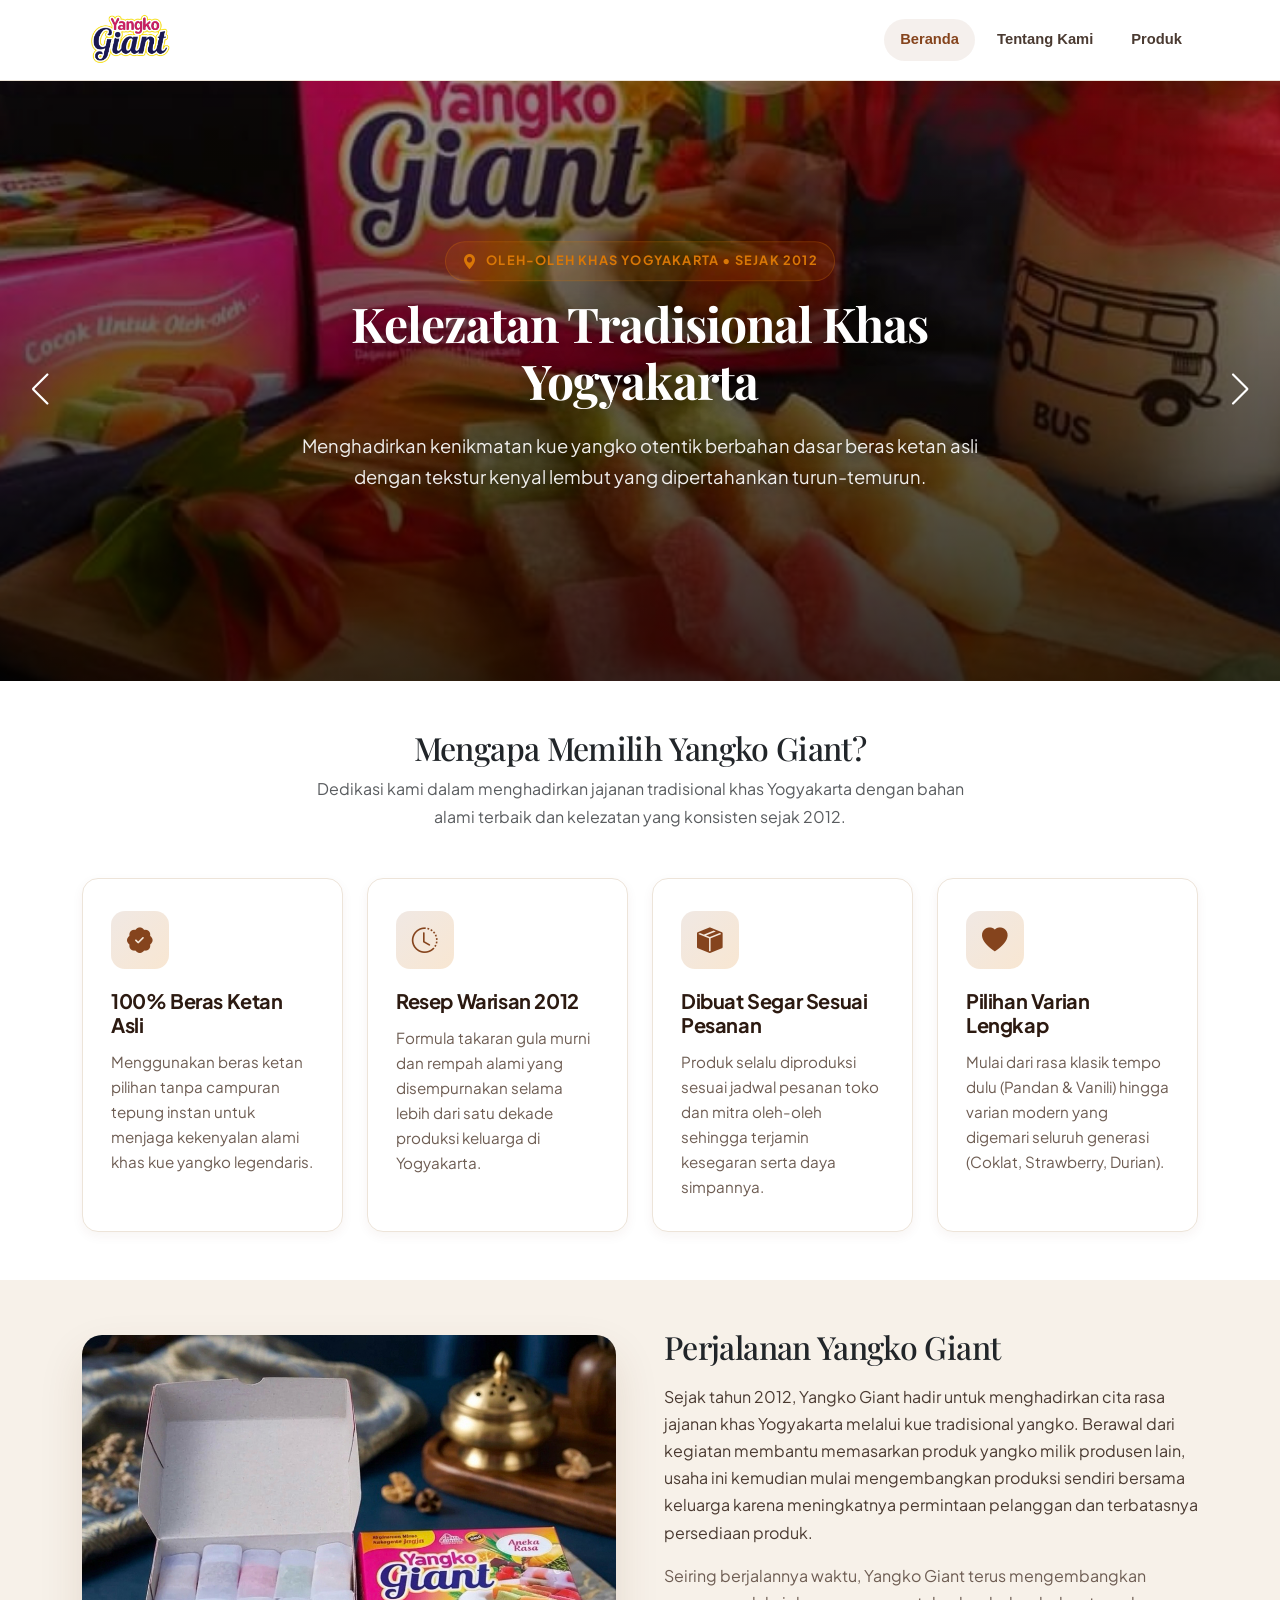
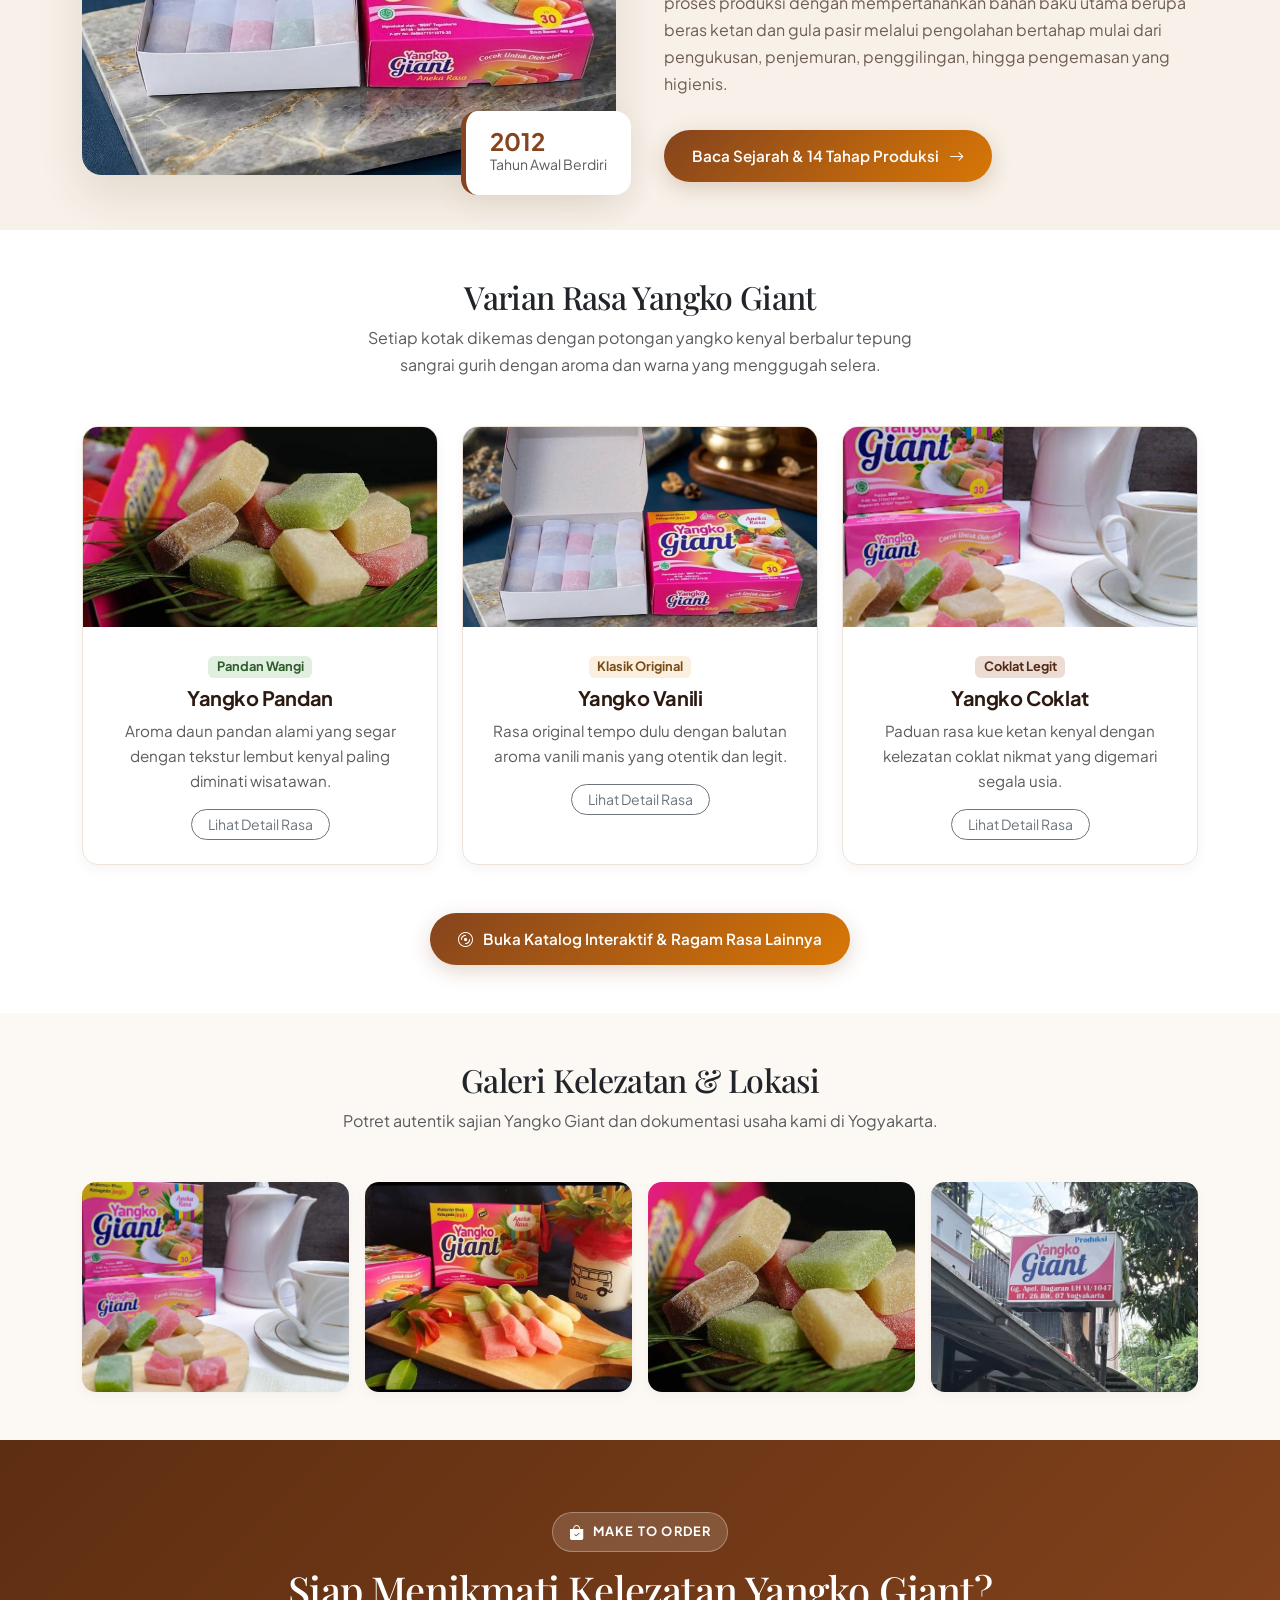
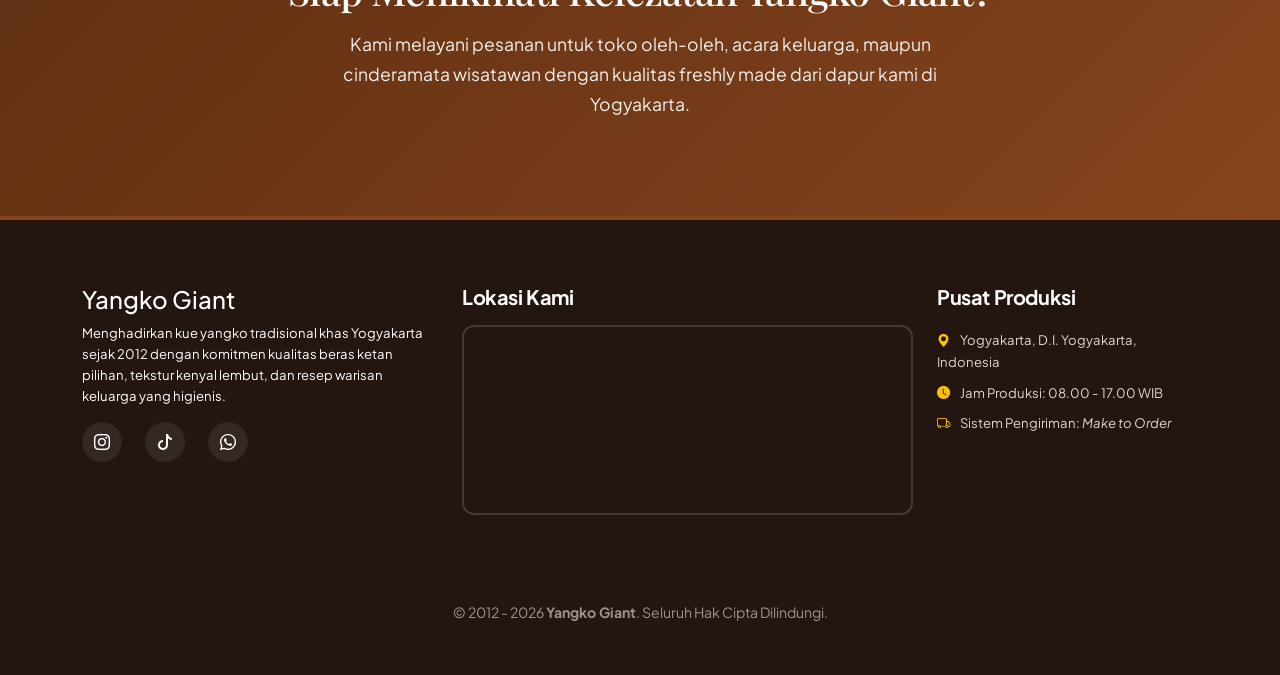
==== index.html @ 19da4061 "first commit" ====
<!DOCTYPE html>
<html lang="id">

<head>
  <meta charset="utf-8">
  <meta content="width=device-width, initial-scale=1.0" name="viewport">
  <title>Yangko Giant - Kelezatan Tradisional Khas Yogyakarta Sejak 2012</title>
  <meta name="description" content="Kue yangko tradisional khas Yogyakarta dari Yangko Giant. Dibuat dengan beras ketan pilihan, tekstur kenyal lembut, dan beragam pilihan rasa sejak 2012.">
  <meta name="keywords" content="Yangko Giant, Oleh-oleh Jogja, Yangko Tradisional, Yangko Yogyakarta, Kue Beras Ketan">

  <!-- Favicons -->
  <link href="assets/img/logo.png" rel="icon">
  <link href="assets/img/logo.png" rel="apple-touch-icon">

  <!-- Fonts -->
  <link href="https://fonts.googleapis.com" rel="preconnect">
  <link href="https://fonts.gstatic.com" rel="preconnect" crossorigin>
  <link href="https://fonts.googleapis.com/css2?family=Plus+Jakarta+Sans:ital,wght@0,300;0,400;0,500;0,600;0,700;0,800;1,400&family=Playfair+Display:ital,wght@0,600;0,700;0,800;1,600&display=swap" rel="stylesheet">

  <!-- Vendor CSS Files -->
  <link href="assets/vendor/bootstrap/css/bootstrap.min.css" rel="stylesheet">
  <link href="assets/vendor/bootstrap-icons/bootstrap-icons.css" rel="stylesheet">
  <link href="assets/vendor/aos/aos.css" rel="stylesheet">
  <link href="assets/vendor/swiper/swiper-bundle.min.css" rel="stylesheet">

  <!-- Main CSS File -->
  <link href="assets/css/main.css" rel="stylesheet">
  <!-- Yangko Giant Modern System CSS -->
  <link href="assets/css/yangko-modern.css" rel="stylesheet">
</head>

<body class="index-page">

  <!-- HEADER -->
  <header id="header" class="header d-flex align-items-center sticky-top">
    <div class="container position-relative d-flex align-items-center justify-content-between">

      <div class="logo d-flex align-items-center">
  <img src="assets/img/logo.png" alt="Logo Yangko Giant">
</div>

      <nav id="navmenu" class="navmenu">
        <ul>
          <li><a href="index.html" class="active">Beranda</a></li>
          <li><a href="about.html">Tentang Kami</a></li>
          <li><a href="category.html">Produk</a></li>
         
          </li>
        </ul>
        <i class="mobile-nav-toggle d-xl-none bi bi-list"></i>
      </nav>

    </div>
  </header>

  <main class="main">

    <!-- HERO SLIDER SECTION -->
    <section id="blog-hero" class="blog-hero section p-0">
      <div class="container-fluid p-0" data-aos="fade">

        <div class="blog-hero-slider swiper init-swiper">
          <script type="application/json" class="swiper-config">
            {
              "loop": true,
              "speed": 1000,
              "effect": "fade",
              "autoplay": {
                "delay": 5000,
                "disableOnInteraction": false
              },
              "slidesPerView": 1,
              "navigation": {
                "nextEl": ".swiper-button-next",
                "prevEl": ".swiper-button-prev"
              }
            }
          </script>

          <div class="swiper-wrapper">

            <!-- Slide 1 -->
            <div class="swiper-slide">
              <div class="blog-hero-item">
                <img src="assets/img/yangko bus.jpg" alt="Yangko Giant Yogyakarta" class="img-fluid">
                <div class="blog-hero-content">
                  <span class="yk-badge"><i class="bi bi-geo-alt-fill"></i> Oleh-Oleh Khas Yogyakarta • Sejak 2012</span>
                  <h1>Kelezatan Tradisional Khas Yogyakarta</h1>
                  <p>Menghadirkan kenikmatan kue yangko otentik berbahan dasar beras ketan asli dengan tekstur kenyal lembut yang dipertahankan turun-temurun.</p>
                  <div class="hero-actions">
                   
                    
                  </div>
                </div>
              </div>
            </div>

            <!-- Slide 2 -->
            <div class="swiper-slide">
              <div class="blog-hero-item">
                <img src="assets/img/yangko teh.jpg" alt="Yangko Aneka Rasa" class="img-fluid">
                <div class="blog-hero-content">
                  <span class="yk-badge"><i class="bi bi-palette-fill"></i> Ragam Pilihan Rasa Alami</span>
                  <h1>Beragam Rasa, Satu Kelezatan</h1>
                  <p>Dari aroma harum pandan, kelembutan vanili klasik, kelezatan coklat legit, hingga kesegaran strawberry dan durian istimewa.</p>
                  <div class="hero-actions">
                    <a href="category.html" class="btn-yk-primary"><i class="bi bi-cup-hot-fill"></i> Coba Varian Favorit</a>
                    <a href="contact.html" class="btn-yk-outline" style="border-color: #ffffff; color: #ffffff;"><i class="bi bi-whatsapp"></i> Pesan Sekarang</a>
                  </div>
                </div>
              </div>
            </div>

            <!-- Slide 3 -->
            <div class="swiper-slide">
              <div class="blog-hero-item">
                <img src="assets/img/yangko daun.jpg" alt="Proses Pembuatan Yangko" class="img-fluid">
                <div class="blog-hero-content">
                  <span class="yk-badge"><i class="bi bi-stars"></i> Kualitas & Kebersihan Terjamin</span>
                  <h1>Dibuat dengan Proses dan Cita Rasa Terjaga</h1>
                  <p>Melalui proses pengukusan, penjemuran matang 3 hari, penggilingan higienis, dan sistem <em>make-to-order</em> agar senantiasa sedap saat dinikmati.</p>
                  <div class="hero-actions">
                    <a href="about.html" class="btn-yk-primary"><i class="bi bi-journal-text"></i> Lihat Proses 14 Tahap</a>
                    <a href="category.html" class="btn-yk-outline" style="border-color: #ffffff; color: #ffffff;"><i class="bi bi-arrow-right"></i> Katalog Rasa</a>
                  </div>
                </div>
              </div>
            </div>

          </div>

          <div class="swiper-button-prev"></div>
          <div class="swiper-button-next"></div>
        </div>

      </div>
    </section>

    <!-- SECTION: 4 KEUNGGULAN UTAMA -->
    <section class="section py-5">
      <div class="container">
        <div class="text-center mb-5" data-aos="fade-up">
         
          <h2 class="yk-serif h2">Mengapa Memilih Yangko Giant?</h2>
          <p class="text-muted mx-auto" style="max-width: 650px;">
            Dedikasi kami dalam menghadirkan jajanan tradisional khas Yogyakarta dengan bahan alami terbaik dan kelezatan yang konsisten sejak 2012.
          </p>
        </div>

        <div class="row g-4">
          <div class="col-md-6 col-lg-3" data-aos="fade-up" data-aos-delay="100">
            <div class="yk-card">
              <div class="yk-card-icon">
                <i class="bi bi-patch-check-fill"></i>
              </div>
              <h4>100% Beras Ketan Asli</h4>
              <p>Menggunakan beras ketan pilihan tanpa campuran tepung instan untuk menjaga kekenyalan alami khas kue yangko legendaris.</p>
            </div>
          </div>

          <div class="col-md-6 col-lg-3" data-aos="fade-up" data-aos-delay="200">
            <div class="yk-card">
              <div class="yk-card-icon">
                <i class="bi bi-clock-history"></i>
              </div>
              <h4>Resep Warisan 2012</h4>
              <p>Formula takaran gula murni dan rempah alami yang disempurnakan selama lebih dari satu dekade produksi keluarga di Yogyakarta.</p>
            </div>
          </div>

          <div class="col-md-6 col-lg-3" data-aos="fade-up" data-aos-delay="300">
            <div class="yk-card">
              <div class="yk-card-icon">
                <i class="bi bi-box-seam-fill"></i>
              </div>
              <h4>Dibuat Segar Sesuai Pesanan</h4>
              <p>Produk selalu diproduksi sesuai jadwal pesanan toko dan mitra oleh-oleh sehingga terjamin kesegaran serta daya simpannya.</p>
            </div>
          </div>

          <div class="col-md-6 col-lg-3" data-aos="fade-up" data-aos-delay="400">
            <div class="yk-card">
              <div class="yk-card-icon">
                <i class="bi bi-heart-fill"></i>
              </div>
              <h4>Pilihan Varian Lengkap</h4>
              <p>Mulai dari rasa klasik tempo dulu (Pandan & Vanili) hingga varian modern yang digemari seluruh generasi (Coklat, Strawberry, Durian).</p>
            </div>
          </div>
        </div>
      </div>
    </section>

    <!-- SECTION: SEKILAS PERJALANAN (SEJARAH) -->
    <section class="section py-5" style="background: #f7f1e9;">
      <div class="container">
        <div class="row align-items-center g-5">
          <div class="col-lg-6" data-aos="fade-right">
            <div class="position-relative">
              <div style="border-radius: 20px; overflow: hidden; box-shadow: var(--yk-shadow-lg);">
                <img src="assets/img/yangko.jpg" alt="Yangko Giant Asli Jogja" class="img-fluid w-100" style="object-fit: cover; max-height: 440px;">
              </div>
              <div style="position: absolute; bottom: -20px; right: -15px; background: #ffffff; padding: 18px 24px; border-radius: 16px; box-shadow: var(--yk-shadow-md); border-left: 5px solid var(--yk-primary);" class="d-none d-sm-block">
                <div class="fw-bold" style="font-size: 1.5rem; color: var(--yk-primary); line-height: 1;">2012</div>
                <div class="small text-muted font-weight-bold">Tahun Awal Berdiri</div>
              </div>
            </div>
          </div>

          <div class="col-lg-6" data-aos="fade-left">
            
            <h2 class="yk-serif h2 mb-3">Perjalanan Yangko Giant</h2>
            <p style="color: #4a3a31;">
              Sejak tahun 2012, Yangko Giant hadir untuk menghadirkan cita rasa jajanan khas Yogyakarta melalui kue tradisional yangko. Berawal dari kegiatan membantu memasarkan produk yangko milik produsen lain, usaha ini kemudian mulai mengembangkan produksi sendiri bersama keluarga karena meningkatnya permintaan pelanggan dan terbatasnya persediaan produk.
            </p>
            <p style="color: #6e5d53;">
              Seiring berjalannya waktu, Yangko Giant terus mengembangkan proses produksi dengan mempertahankan bahan baku utama berupa beras ketan dan gula pasir melalui pengolahan bertahap mulai dari pengukusan, penjemuran, penggilingan, hingga pengemasan yang higienis.
            </p>
            <div class="mt-4 pt-2">
              <a href="about.html" class="btn-yk-primary">
                <span>Baca Sejarah & 14 Tahap Produksi</span>
                <i class="bi bi-arrow-right"></i>
              </a>
            </div>
          </div>
        </div>
      </div>
    </section>

    <!-- SECTION: VARIAN PRODUK SHOWCASE -->
    <section class="section py-5">
      <div class="container">
        <div class="text-center mb-5" data-aos="fade-up">
                   <h2 class="yk-serif h2">Varian Rasa Yangko Giant</h2>
          <p class="text-muted mx-auto" style="max-width: 600px;">
            Setiap kotak dikemas dengan potongan yangko kenyal berbalur tepung sangrai gurih dengan aroma dan warna yang menggugah selera.
          </p>
        </div>

        <div class="row g-4">
          <!-- Varian 1 -->
          <div class="col-md-6 col-lg-4" data-aos="fade-up" data-aos-delay="100">
            <div class="yk-card p-0 overflow-hidden text-center">
              <div style="height: 200px; overflow: hidden; background: #e9f0e8;">
                <img src="assets/img/yangko daun.jpg" alt="Yangko Pandan" class="w-100 h-100" style="object-fit: cover; transition: transform 0.4s ease;">
              </div>
              <div class="p-4">
                <span class="badge mb-2" style="background: #e1efe0; color: #2e5c2b; font-size: 0.8rem;">Pandan Wangi</span>
                <h4 class="mb-2">Yangko Pandan</h4>
                <p class="small text-muted mb-3">Aroma daun pandan alami yang segar dengan tekstur lembut kenyal paling diminati wisatawan.</p>
                <a href="category.html" class="btn btn-sm btn-outline-secondary rounded-pill px-3">Lihat Detail Rasa</a>
              </div>
            </div>
          </div>

          <!-- Varian 2 -->
          <div class="col-md-6 col-lg-4" data-aos="fade-up" data-aos-delay="200">
            <div class="yk-card p-0 overflow-hidden text-center">
              <div style="height: 200px; overflow: hidden; background: #fdf6ec;">
                <img src="assets/img/yangko.jpg" alt="Yangko Vanili" class="w-100 h-100" style="object-fit: cover; transition: transform 0.4s ease;">
              </div>
              <div class="p-4">
                <span class="badge mb-2" style="background: #fbf0df; color: #784c17; font-size: 0.8rem;">Klasik Original</span>
                <h4 class="mb-2">Yangko Vanili</h4>
                <p class="small text-muted mb-3">Rasa original tempo dulu dengan balutan aroma vanili manis yang otentik dan legit.</p>
                <a href="category.html" class="btn btn-sm btn-outline-secondary rounded-pill px-3">Lihat Detail Rasa</a>
              </div>
            </div>
          </div>

          <!-- Varian 3 -->
          <div class="col-md-6 col-lg-4" data-aos="fade-up" data-aos-delay="300">
            <div class="yk-card p-0 overflow-hidden text-center">
              <div style="height: 200px; overflow: hidden; background: #f4eae4;">
                <img src="assets/img/yangko teh.jpg" alt="Yangko Coklat" class="w-100 h-100" style="object-fit: cover; transition: transform 0.4s ease;">
              </div>
              <div class="p-4">
                <span class="badge mb-2" style="background: #eddcd3; color: #532918; font-size: 0.8rem;">Coklat Legit</span>
                <h4 class="mb-2">Yangko Coklat</h4>
                <p class="small text-muted mb-3">Paduan rasa kue ketan kenyal dengan kelezatan coklat nikmat yang digemari segala usia.</p>
                <a href="category.html" class="btn btn-sm btn-outline-secondary rounded-pill px-3">Lihat Detail Rasa</a>
              </div>
            </div>
          </div>
        </div>

        <div class="text-center mt-5" data-aos="fade-up">
          <a href="category.html" class="btn-yk-primary">
            <i class="bi bi-disc"></i> Buka Katalog Interaktif & Ragam Rasa Lainnya
          </a>
        </div>
      </div>
    </section>

    <!-- SECTION: GALERI DOKUMENTASI & FOTO LOKASI -->
    <section class="section py-5" style="background: #fcf9f5;">
      <div class="container">
        <div class="text-center mb-5" data-aos="fade-up">

          <h2 class="yk-serif h2">Galeri Kelezatan & Lokasi</h2>
          <p class="text-muted">Potret autentik sajian Yangko Giant dan dokumentasi usaha kami di Yogyakarta.</p>
        </div>

        <div class="row g-3">
          <div class="col-6 col-md-3" data-aos="zoom-in" data-aos-delay="100">
            <div style="border-radius: 14px; overflow: hidden; height: 210px; box-shadow: var(--yk-shadow-sm);">
              <img src="assets/img/yangko teh.jpg" alt="Yangko dan Teh" class="w-100 h-100" style="object-fit: cover;">
            </div>
          </div>
          <div class="col-6 col-md-3" data-aos="zoom-in" data-aos-delay="200">
            <div style="border-radius: 14px; overflow: hidden; height: 210px; box-shadow: var(--yk-shadow-sm);">
              <img src="assets/img/yangko bus.jpg" alt="Yangko Kemasan" class="w-100 h-100" style="object-fit: cover;">
            </div>
          </div>
          <div class="col-6 col-md-3" data-aos="zoom-in" data-aos-delay="300">
            <div style="border-radius: 14px; overflow: hidden; height: 210px; box-shadow: var(--yk-shadow-sm);">
              <img src="assets/img/yangko daun.jpg" alt="Yangko Tradisional" class="w-100 h-100" style="object-fit: cover;">
            </div>
          </div>
          <div class="col-6 col-md-3" data-aos="zoom-in" data-aos-delay="400">
            <div style="border-radius: 14px; overflow: hidden; height: 210px; box-shadow: var(--yk-shadow-sm);">
              <img src="assets/img/plakat lokasi.webp" alt="Lokasi UMKM" class="w-100 h-100" style="object-fit: cover;">
            </div>
          </div>
        </div>
      </div>
    </section>

    <!-- SECTION: CALL TO ACTION BANNER -->
    <section class="section py-5 text-white" style="background: linear-gradient(135deg, var(--yk-primary-dark), var(--yk-primary));">
      <div class="container text-center py-4" data-aos="fade-up">
        <span class="yk-badge" style="background: rgba(255,255,255,0.15); color: #ffffff; border-color: rgba(255,255,255,0.3);"><i class="bi bi-bag-check-fill"></i> Make to Order</span>
        <h2 class="yk-serif text-white h1 mb-3">Siap Menikmati Kelezatan Yangko Giant?</h2>
        <p class="mx-auto mb-4" style="max-width: 650px; opacity: 0.92; font-size: 1.1rem;">
          Kami melayani pesanan untuk toko oleh-oleh, acara keluarga, maupun cinderamata wisatawan dengan kualitas freshly made dari dapur kami di Yogyakarta.
        </p>
        
      </div>
    </section>

  </main>

 <!-- FOOTER -->
<footer id="footer" class="footer position-relative">
  <div class="container">
    <div class="row gy-5 justify-content-between align-items-start">
      
      <!-- KOLOM KIRI: Brand & Sosmed -->
      <div class="col-lg-4 col-md-6">
        <div class="footer-brand mb-3">
          <div class="d-flex align-items-center gap-2 mb-2">
            <span class="h4 text-white font-weight-bold mb-0">Yangko Giant</span>
          </div>
          <p class="small text-white" style="line-height: 1.6;">
            Menghadirkan kue yangko tradisional khas Yogyakarta sejak 2012 dengan komitmen kualitas beras ketan pilihan, tekstur kenyal lembut, dan resep warisan keluarga yang higienis.
          </p>
        </div>
        <div class="social-links mt-3">
          <a href="https://www.instagram.com/giantyangko" target="_blank" rel="noopener noreferrer" aria-label="Instagram">
            <i class="bi bi-instagram"></i>
          </a>
          <a href="https://www.tiktok.com/@yangko.giant" target="_blank" rel="noopener noreferrer" aria-label="TikTok">
            <i class="bi bi-tiktok"></i>
          </a>
          <a href="https://wa.me/6287739305772?text=Halo%20Yangko%20Giant,%20saya%20mau%20tanya%20atau%20pesan%20produknya." target="_blank" rel="noopener noreferrer" aria-label="WhatsApp">
            <i class="bi bi-whatsapp"></i>
          </a>
        </div>
      </div>

      <!-- KOLOM TENGAH: Google Maps -->
      <div class="col-lg-5 col-md-12">
        <h5 class="text-white mb-3">Lokasi Kami</h5>
        <div style="border-radius: 12px; overflow: hidden; border: 2px solid rgba(255,255,255,0.15); height: 190px;">
          <iframe 
            src="https://www.google.com/maps?q=Yangko+Giant+Yogyakarta&output=embed" 
            width="100%" 
            height="100%" 
            style="border:0;" 
            allowfullscreen="" 
            loading="lazy" 
            referrerpolicy="no-referrer-when-downgrade">
          </iframe>
        </div>
      </div>

      <!-- KOLOM KANAN: Pusat Produksi -->
      <div class="col-lg-3 col-md-6">
        <h5>Pusat Produksi</h5>
        <p class="small mb-2"><i class="bi bi-geo-alt-fill text-warning me-2"></i> Yogyakarta, D.I. Yogyakarta, Indonesia</p>
        <p class="small mb-2"><i class="bi bi-clock-fill text-warning me-2"></i> Jam Produksi: 08.00 - 17.00 WIB</p>
        <p class="small mb-3"><i class="bi bi-truck text-warning me-2"></i> Sistem Pengiriman: <em>Make to Order</em></p>
        
      </div>

    </div>
  </div>

  <div class="footer-bottom">
    <div class="container text-center">
      <p class="mb-0">© 2012 - 2026 <strong>Yangko Giant</strong>. Seluruh Hak Cipta Dilindungi.</p>
    </div>
  </div>
</footer>

  <!-- Scroll Top -->
  <a href="#" id="scroll-top" class="scroll-top d-flex align-items-center justify-content-center"><i class="bi bi-arrow-up-short"></i></a>

  <!-- Vendor JS Files -->
  <script src="assets/vendor/bootstrap/js/bootstrap.bundle.min.js"></script>
  <script src="assets/vendor/aos/aos.js"></script>
  <script src="assets/vendor/swiper/swiper-bundle.min.js"></script>

  <!-- Main JS File -->
  <script src="assets/js/main.js"></script>

</body>
</html>
---- assets/css/main.css ----
/**
* Template Name: Story
* Template URL: https://bootstrapmade.com/story-bootstrap-blog-template/
* Updated: Aug 11 2025 with Bootstrap v5.3.7
* Author: BootstrapMade.com
* License: https://bootstrapmade.com/license/
*/

@charset "UTF-8";

/*--------------------------------------------------------------
# Font & Color Variables
# Help: https://bootstrapmade.com/color-system/
--------------------------------------------------------------*/
/* Fonts */
:root {
  --default-font: "Roboto",  system-ui, -apple-system, "Segoe UI", Roboto, "Helvetica Neue", Arial, "Noto Sans", "Liberation Sans", sans-serif, "Apple Color Emoji", "Segoe UI Emoji", "Segoe UI Symbol", "Noto Color Emoji";
  --heading-font: "Montserrat",  sans-serif;
  --nav-font: "Raleway",  sans-serif;
}

/* Global Colors - The following color variables are used throughout the website. Updating them here will change the color scheme of the entire website */
:root { 
  --background-color: #ffffff; /* Background color for the entire website, including individual sections */
  --default-color: #212529; /* Default color used for the majority of the text content across the entire website */
  --heading-color: #2d465e; /* Color for headings, subheadings and title throughout the website */
  --accent-color: #2986cc; /* Accent color that represents your brand on the website. It's used for buttons, links, and other elements that need to stand out */
  --surface-color: #ffffff; /* The surface color is used as a background of boxed elements within sections, such as cards, icon boxes, or other elements that require a visual separation from the global background. */
  --contrast-color: #ffffff; /* Contrast color for text, ensuring readability against backgrounds of accent, heading, or default colors. */
}

/* Nav Menu Colors - The following color variables are used specifically for the navigation menu. They are separate from the global colors to allow for more customization options */
:root {
  --nav-color: #000000;  /* The default color of the main navmenu links */
  --nav-hover-color: #2986cc; /* Applied to main navmenu links when they are hovered over or active */
  --nav-mobile-background-color: #ffffff; /* Used as the background color for mobile navigation menu */
  --nav-dropdown-background-color: #ffffff; /* Used as the background color for dropdown items that appear when hovering over primary navigation items */
  --nav-dropdown-color: #212529; /* Used for navigation links of the dropdown items in the navigation menu. */
  --nav-dropdown-hover-color: #2986cc; /* Similar to --nav-hover-color, this color is applied to dropdown navigation links when they are hovered over. */
}

/* Color Presets - These classes override global colors when applied to any section or element, providing reuse of the sam color scheme. */

.light-background {
  --background-color: #f0f1f2;
  --surface-color: #ffffff;
}

.dark-background {
  --background-color: #060606;
  --default-color: #ffffff;
  --heading-color: #ffffff;
  --surface-color: #252525;
  --contrast-color: #ffffff;
}

/* Smooth scroll */
:root {
  scroll-behavior: smooth;
}

/*--------------------------------------------------------------
# General Styling & Shared Classes
--------------------------------------------------------------*/
body {
  color: var(--default-color);
  background-color: var(--background-color);
  font-family: var(--default-font);
}

a {
  color: var(--accent-color);
  text-decoration: none;
  transition: 0.3s;
}

a:hover {
  color: color-mix(in srgb, var(--accent-color), transparent 25%);
  text-decoration: none;
}

h1,
h2,
h3,
h4,
h5,
h6 {
  color: var(--heading-color);
  font-family: var(--heading-font);
}

/* PHP Email Form Messages
------------------------------*/
.php-email-form .error-message {
  display: none;
  background: #df1529;
  color: #ffffff;
  text-align: left;
  padding: 15px;
  margin-bottom: 24px;
  font-weight: 600;
}

.php-email-form .sent-message {
  display: none;
  color: #ffffff;
  background: #059652;
  text-align: center;
  padding: 15px;
  margin-bottom: 24px;
  font-weight: 600;
}

.php-email-form .loading {
  display: none;
  background: var(--surface-color);
  text-align: center;
  padding: 15px;
  margin-bottom: 24px;
}

.php-email-form .loading:before {
  content: "";
  display: inline-block;
  border-radius: 50%;
  width: 24px;
  height: 24px;
  margin: 0 10px -6px 0;
  border: 3px solid var(--accent-color);
  border-top-color: var(--surface-color);
  animation: php-email-form-loading 1s linear infinite;
}

@keyframes php-email-form-loading {
  0% {
    transform: rotate(0deg);
  }

  100% {
    transform: rotate(360deg);
  }
}

/*--------------------------------------------------------------
# Global Header
--------------------------------------------------------------*/
.header {
  color: var(--default-color);
  background-color: var(--background-color);
  padding: 15px 0;
  transition: all 0.5s;
  z-index: 997;
}

.header .logo {
  line-height: 1;
}

.header .logo img {
  max-height: 36px;
  margin-right: 8px;
}

.header .logo h1 {
  font-size: 30px;
  margin: 0;
  font-weight: 700;
  color: var(--heading-color);
}

.header .header-social-links {
  padding-right: 15px;
}

.header .header-social-links a {
  color: color-mix(in srgb, var(--default-color), transparent 40%);
  padding-left: 6px;
  display: inline-block;
  transition: 0.3s;
  font-size: 16px;
}

.header .header-social-links a:hover {
  color: var(--accent-color);
}

.header .header-social-links a i {
  line-height: 0px;
}

@media (max-width: 1200px) {
  .header .logo {
    order: 1;
  }

  .header .header-social-links {
    order: 2;
  }

  .header .navmenu {
    order: 3;
  }
}

.scrolled .header {
  box-shadow: 0px 0 18px rgba(0, 0, 0, 0.1);
}

/*--------------------------------------------------------------
# Navigation Menu
--------------------------------------------------------------*/
/* Navmenu - Desktop */
@media (min-width: 1200px) {
  .navmenu {
    padding: 0;
  }

  .navmenu ul {
    margin: 0;
    padding: 0;
    display: flex;
    list-style: none;
    align-items: center;
  }

  .navmenu li {
    position: relative;
  }

  .navmenu a,
  .navmenu a:focus {
    color: var(--nav-color);
    padding: 18px 15px;
    font-size: 16px;
    font-family: var(--nav-font);
    font-weight: 400;
    display: flex;
    align-items: center;
    justify-content: space-between;
    white-space: nowrap;
    transition: 0.3s;
  }

  .navmenu a i,
  .navmenu a:focus i {
    font-size: 12px;
    line-height: 0;
    margin-left: 5px;
    transition: 0.3s;
  }

  .navmenu li:last-child a {
    padding-right: 0;
  }

  .navmenu li:hover>a,
  .navmenu .active,
  .navmenu .active:focus {
    color: var(--nav-hover-color);
  }

  .navmenu .dropdown ul {
    margin: 0;
    padding: 10px 0;
    background: var(--nav-dropdown-background-color);
    display: block;
    position: absolute;
    visibility: hidden;
    left: 14px;
    top: 130%;
    opacity: 0;
    transition: 0.3s;
    border-radius: 4px;
    z-index: 99;
    box-shadow: 0px 0px 30px rgba(0, 0, 0, 0.1);
  }

  .navmenu .dropdown ul li {
    min-width: 200px;
  }

  .navmenu .dropdown ul a {
    padding: 10px 20px;
    font-size: 15px;
    text-transform: none;
    color: var(--nav-dropdown-color);
  }

  .navmenu .dropdown ul a i {
    font-size: 12px;
  }

  .navmenu .dropdown ul a:hover,
  .navmenu .dropdown ul .active:hover,
  .navmenu .dropdown ul li:hover>a {
    color: var(--nav-dropdown-hover-color);
  }

  .navmenu .dropdown:hover>ul {
    opacity: 1;
    top: 100%;
    visibility: visible;
  }

  .navmenu .dropdown .dropdown ul {
    top: 0;
    left: -90%;
    visibility: hidden;
  }

  .navmenu .dropdown .dropdown:hover>ul {
    opacity: 1;
    top: 0;
    left: -100%;
    visibility: visible;
  }
}

/* Navmenu - Mobile */
@media (max-width: 1199px) {
  .mobile-nav-toggle {
    background-color: color-mix(in srgb, var(--default-color) 10%, white 15%);
    color: var(--nav-color);
    font-size: 24px;
    line-height: 0;
    margin-right: 10px;
    cursor: pointer;
    padding: 5px;
    border-radius: 4px;
    transition: color 0.2s;
  }

  .mobile-nav-toggle:hover {
    background-color: var(--accent-color);
    color: var(--contrast-color);
  }

  .navmenu {
    padding: 0;
    z-index: 9997;
  }

  .navmenu ul {
    display: none;
    list-style: none;
    position: absolute;
    inset: 60px 20px 20px 20px;
    padding: 10px 0;
    margin: 0;
    border-radius: 6px;
    background-color: var(--nav-mobile-background-color);
    overflow-y: auto;
    transition: 0.3s;
    z-index: 9998;
    box-shadow: 0px 0px 30px rgba(0, 0, 0, 0.1);
  }

  .navmenu a,
  .navmenu a:focus {
    color: var(--nav-dropdown-color);
    padding: 10px 20px;
    font-family: var(--nav-font);
    font-size: 17px;
    font-weight: 500;
    display: flex;
    align-items: center;
    justify-content: space-between;
    white-space: nowrap;
    transition: 0.3s;
  }

  .navmenu a i,
  .navmenu a:focus i {
    font-size: 12px;
    line-height: 0;
    margin-left: 5px;
    width: 30px;
    height: 30px;
    display: flex;
    align-items: center;
    justify-content: center;
    border-radius: 50%;
    transition: 0.3s;
    background-color: color-mix(in srgb, var(--accent-color), transparent 90%);
  }

  .navmenu a i:hover,
  .navmenu a:focus i:hover {
    background-color: var(--accent-color);
    color: var(--contrast-color);
  }

  .navmenu a:hover,
  .navmenu .active,
  .navmenu .active:focus {
    color: var(--nav-dropdown-hover-color);
  }

  .navmenu .active i,
  .navmenu .active:focus i {
    background-color: var(--accent-color);
    color: var(--contrast-color);
    transform: rotate(180deg);
  }

  .navmenu .dropdown ul {
    position: static;
    display: none;
    z-index: 99;
    padding: 10px 0;
    margin: 10px 20px;
    background-color: var(--nav-dropdown-background-color);
    border: 1px solid color-mix(in srgb, var(--default-color), transparent 90%);
    box-shadow: none;
    transition: all 0.5s ease-in-out;
  }

  .navmenu .dropdown ul ul {
    background-color: rgba(33, 37, 41, 0.1);
  }

  .navmenu .dropdown>.dropdown-active {
    display: block;
    background-color: rgba(33, 37, 41, 0.03);
  }

  .mobile-nav-active {
    overflow: hidden;
  }

  .mobile-nav-active .mobile-nav-toggle {
    color: #fff;
    position: absolute;
    font-size: 32px;
    top: 15px;
    right: 15px;
    margin-right: 0;
    z-index: 9999;
  }

  .mobile-nav-active .navmenu {
    position: fixed;
    overflow: hidden;
    inset: 0;
    background: rgba(33, 37, 41, 0.8);
    transition: 0.3s;
  }

  .mobile-nav-active .navmenu>ul {
    display: block;
  }
}

/*--------------------------------------------------------------
# Global Footer
--------------------------------------------------------------*/
.footer {
  color: var(--default-color);
  background: var(--background-color);
  font-size: 15px;
  padding: 80px 0 0;
  position: relative;
  border-top: 1px solid color-mix(in srgb, var(--default-color), transparent 90%);
}

.footer .footer-brand h1,
.footer .footer-brand .logo {
  margin: 0;
  line-height: 1;
  font-weight: 300;
}

.footer .footer-brand h1 .sitename,
.footer .footer-brand .logo .sitename {
  font-family: var(--heading-font);
  font-size: 26px;
  letter-spacing: 0.8px;
  color: var(--heading-color);
}

.footer .footer-brand .tagline {
  color: color-mix(in srgb, var(--default-color), transparent 30%);
  font-size: 16px;
  line-height: 1.7;
  font-weight: 300;
  margin: 12px 0 0;
}

.footer .social-links {
  display: flex;
  gap: 15px;
  margin-top: 20px;
}

.footer .social-links a {
  display: flex;
  align-items: center;
  justify-content: center;
  width: 36px;
  height: 36px;
  border-radius: 8px;
  background-color: transparent;
  color: color-mix(in srgb, var(--default-color), transparent 40%);
  transition: all 0.3s ease;
  text-decoration: none;
  border: 1px solid color-mix(in srgb, var(--default-color), transparent 80%);
}

.footer .social-links a:hover {
  background-color: var(--accent-color);
  color: var(--contrast-color);
  transform: translateY(-3px);
  border-color: var(--accent-color);
}

.footer .social-links a i {
  font-size: 16px;
}

.footer .footer-links-grid h5 {
  color: var(--heading-color);
  font-size: 16px;
  font-weight: 500;
  margin-bottom: 20px;
  font-family: var(--heading-font);
  letter-spacing: 0.5px;
}

.footer .footer-links-grid ul {
  list-style: none;
  padding: 0;
  margin: 0;
}

.footer .footer-links-grid ul li {
  margin-bottom: 12px;
}

.footer .footer-links-grid ul li a {
  color: color-mix(in srgb, var(--default-color), transparent 25%);
  text-decoration: none;
  font-size: 15px;
  font-weight: 300;
  transition: all 0.3s ease;
  position: relative;
  padding-left: 10px;
}

.footer .footer-links-grid ul li a::before {
  content: "→";
  position: absolute;
  left: 0;
  opacity: 0;
  transition: all 0.3s ease;
  color: var(--accent-color);
}

.footer .footer-links-grid ul li a:hover {
  color: var(--accent-color);
  padding-left: 16px;
}

.footer .footer-links-grid ul li a:hover::before {
  opacity: 1;
}

.footer .footer-cta h5 {
  color: var(--heading-color);
  font-size: 16px;
  font-weight: 500;
  margin-bottom: 18px;
  font-family: var(--heading-font);
}

.footer .footer-cta .btn-outline {
  background: transparent;
  color: var(--heading-color);
  border: 1px solid color-mix(in srgb, var(--default-color), transparent 70%);
  padding: 10px 24px;
  font-size: 14px;
  font-weight: 500;
  border-radius: 4px;
  transition: all 0.3s ease;
  text-transform: uppercase;
  letter-spacing: 0.8px;
}

.footer .footer-cta .btn-outline:hover {
  background: var(--accent-color);
  color: var(--contrast-color);
  border-color: var(--accent-color);
  transform: translateY(-2px);
}

.footer .footer-bottom {
  margin-top: 60px;
  padding: 25px 0;
  border-top: 1px solid color-mix(in srgb, var(--default-color), transparent 90%);
}

.footer .footer-bottom .footer-bottom-content {
  display: flex;
  justify-content: space-between;
  align-items: center;
}

@media (max-width: 768px) {
  .footer .footer-bottom .footer-bottom-content {
    flex-direction: column;
    gap: 15px;
    text-align: center;
  }
}

.footer .footer-bottom .footer-bottom-content p {
  margin: 0;
  color: color-mix(in srgb, var(--default-color), transparent 40%);
  font-size: 14px;
  font-weight: 300;
}

.footer .footer-bottom .footer-bottom-content p .sitename {
  color: var(--heading-color);
  font-weight: 500;
}

.footer .footer-bottom .footer-bottom-content .credits {
  font-size: 13px;
  color: color-mix(in srgb, var(--default-color), transparent 50%);
}

.footer .footer-bottom .footer-bottom-content .credits a {
  color: var(--accent-color);
  text-decoration: none;
  font-weight: 400;
}

.footer .footer-bottom .footer-bottom-content .credits a:hover {
  text-decoration: underline;
}

@media (max-width: 991px) {
  .footer .footer-links-grid {
    margin-bottom: 30px;
  }

  .footer .footer-cta {
    text-align: center;
  }
}

@media (max-width: 768px) {
  .footer {
    padding: 60px 0 0;
  }

  .footer .row {
    text-align: center;
  }

  .footer .footer-brand,
  .footer .footer-links-grid,
  .footer .footer-cta {
    margin-bottom: 40px;
  }

  .footer .footer-links-grid .col-6 {
    margin-bottom: 30px;
  }

  .footer .footer-links-grid h5 {
    text-align: left;
  }

  .footer .footer-links-grid ul {
    text-align: left;
    display: inline-block;
  }
}

/*--------------------------------------------------------------
# Preloader
--------------------------------------------------------------*/
#preloader {
  position: fixed;
  inset: 0;
  z-index: 999999;
  overflow: hidden;
  background: var(--background-color);
  transition: all 0.6s ease-out;
}

#preloader:before {
  content: "";
  position: fixed;
  top: calc(50% - 30px);
  left: calc(50% - 30px);
  border: 6px solid #ffffff;
  border-color: var(--accent-color) transparent var(--accent-color) transparent;
  border-radius: 50%;
  width: 60px;
  height: 60px;
  animation: animate-preloader 1.5s linear infinite;
}

@keyframes animate-preloader {
  0% {
    transform: rotate(0deg);
  }

  100% {
    transform: rotate(360deg);
  }
}

/*--------------------------------------------------------------
# Scroll Top Button
--------------------------------------------------------------*/
.scroll-top {
  position: fixed;
  visibility: hidden;
  opacity: 0;
  right: 15px;
  bottom: -15px;
  z-index: 99999;
  background-color: var(--accent-color);
  width: 44px;
  height: 44px;
  border-radius: 50px;
  transition: all 0.4s;
}

.scroll-top i {
  font-size: 24px;
  color: var(--contrast-color);
  line-height: 0;
}

.scroll-top:hover {
  background-color: color-mix(in srgb, var(--accent-color), transparent 20%);
  color: var(--contrast-color);
}

.scroll-top.active {
  visibility: visible;
  opacity: 1;
  bottom: 15px;
}

/*--------------------------------------------------------------
# Disable aos animation delay on mobile devices
--------------------------------------------------------------*/
@media screen and (max-width: 768px) {
  [data-aos-delay] {
    transition-delay: 0 !important;
  }
}

/*--------------------------------------------------------------
# Global Page Titles & Breadcrumbs
--------------------------------------------------------------*/
.page-title {
  color: var(--default-color);
  background-color: var(--background-color);
  position: relative;
}

.page-title .heading {
  padding: 80px 0;
  border-top: 1px solid color-mix(in srgb, var(--default-color), transparent 90%);
}

.page-title .heading h1 {
  font-size: 38px;
  font-weight: 700;
}

.page-title nav {
  background-color: color-mix(in srgb, var(--default-color), transparent 96%);
  padding: 20px 0;
}

.page-title nav ol {
  display: flex;
  flex-wrap: wrap;
  list-style: none;
  padding: 0;
  margin: 0;
  font-size: 16px;
  font-weight: 400;
}

.page-title nav ol li+li {
  padding-left: 10px;
}

.page-title nav ol li+li::before {
  content: "/";
  display: inline-block;
  padding-right: 10px;
  color: color-mix(in srgb, var(--default-color), transparent 70%);
}

/*--------------------------------------------------------------
# Global Sections
--------------------------------------------------------------*/
section,
.section {
  color: var(--default-color);
  background-color: var(--background-color);
  padding: 60px 0;
  scroll-margin-top: 90px;
  overflow: clip;
}

@media (max-width: 1199px) {

  section,
  .section {
    scroll-margin-top: 66px;
  }
}

/*--------------------------------------------------------------
# Global Section Titles
--------------------------------------------------------------*/
.section-title {
  text-align: center;
  padding: 30px 0;
  margin-bottom: 30px;
  position: relative;
}

.section-title h2 {
  font-size: 32px;
  font-weight: 700;
  text-transform: uppercase;
  margin-bottom: 20px;
  padding-bottom: 0;
  position: relative;
  z-index: 2;
}

.section-title span {
  position: absolute;
  top: 4px;
  color: color-mix(in srgb, var(--heading-color), transparent 95%);
  left: 0;
  right: 0;
  z-index: 1;
  font-weight: 700;
  font-size: 52px;
  text-transform: uppercase;
  line-height: 1;
}

.section-title p {
  margin-bottom: 0;
  position: relative;
  z-index: 2;
}

@media (max-width: 575px) {
  .section-title h2 {
    font-size: 28px;
    margin-bottom: 15px;
  }

  .section-title span {
    font-size: 38px;
  }
}

/*--------------------------------------------------------------
# Blog Hero Section
--------------------------------------------------------------*/
.blog-hero {
  padding: 0;
}

.blog-hero .blog-hero-slider {
  position: relative;
  overflow: hidden;
}

.blog-hero .blog-hero-item {
  position: relative;
  height: 80vh;
  min-height: 600px;
}

.blog-hero .blog-hero-item img {
  width: 100%;
  height: 100%;
  object-fit: cover;
}

.blog-hero .blog-hero-item::after {
  content: "";
  position: absolute;
  inset: 0;
  background: linear-gradient(0deg, rgba(0, 0, 0, 0.7) 0%, rgba(0, 0, 0, 0.4) 50%, rgba(0, 0, 0, 0.1) 100%);
}

.blog-hero .blog-hero-content {
  position: absolute;
  top: 50%;
  left: 50%;
  transform: translate(-50%, -50%);
  z-index: 2;
  padding: 60px;
  color: var(--contrast-color);
  text-align: center;
  max-width: 800px;
  width: 100%;
}

.blog-hero .blog-hero-content .category {
  display: inline-block;
  background-color: var(--accent-color);
  color: var(--contrast-color);
  padding: 6px 16px;
  border-radius: 4px;
  font-size: 14px;
  font-weight: 500;
  margin-bottom: 20px;
  text-transform: uppercase;
  letter-spacing: 1px;
}

.blog-hero .blog-hero-content h1 {
  color: var(--contrast-color);
  font-size: 48px;
  font-weight: 700;
  margin-bottom: 20px;
  line-height: 1.2;
}

@media (max-width: 991px) {
  .blog-hero .blog-hero-content h1 {
    font-size: 36px;
  }
}

@media (max-width: 767px) {
  .blog-hero .blog-hero-content h1 {
    font-size: 28px;
  }
}

.blog-hero .blog-hero-content .meta {
  margin-bottom: 30px;
  font-size: 14px;
}

.blog-hero .blog-hero-content .meta span {
  display: inline-block;
  margin-right: 20px;
  color: color-mix(in srgb, var(--contrast-color), transparent 20%);
}

.blog-hero .blog-hero-content .meta span:last-child {
  margin-right: 0;
}

.blog-hero .blog-hero-content .meta span a {
  color: var(--contrast-color);
  font-weight: 600;
}

.blog-hero .blog-hero-content .meta span a:hover {
  color: var(--accent-color);
}

@media (max-width: 767px) {
  .blog-hero .blog-hero-content .meta span {
    display: block;
    margin: 0 0 10px 0;
  }
}

.blog-hero .blog-hero-content .read-more {
  display: inline-flex;
  align-items: center;
  color: var(--contrast-color);
  font-weight: 500;
}

.blog-hero .blog-hero-content .read-more i {
  margin-left: 8px;
  transition: transform 0.3s ease;
}

.blog-hero .blog-hero-content .read-more:hover {
  color: var(--accent-color);
}

.blog-hero .blog-hero-content .read-more:hover i {
  transform: translateX(5px);
}

@media (max-width: 767px) {
  .blog-hero .blog-hero-content {
    padding: 30px;
  }
}

.blog-hero .swiper-button-prev,
.blog-hero .swiper-button-next {
  color: var(--contrast-color);
  width: 60px;
  height: 60px;
}

.blog-hero .swiper-button-prev::after,
.blog-hero .swiper-button-next::after {
  font-size: 32px;
}

.blog-hero .swiper-button-prev:hover,
.blog-hero .swiper-button-next:hover {
  color: var(--accent-color);
}

.blog-hero .swiper-wrapper {
  height: auto !important;
}

/*--------------------------------------------------------------
# Featured Posts Section
--------------------------------------------------------------*/
.featured-posts {
  padding: 80px 0;
  background: linear-gradient(135deg, var(--surface-color) 0%, color-mix(in srgb, var(--accent-color), transparent 95%) 100%);
}

.featured-posts .blog-posts-slider .swiper-wrapper {
  height: auto !important;
}

.featured-posts .blog-posts-slider .swiper-pagination {
  position: relative;
  margin-top: 50px;
}

.featured-posts .blog-posts-slider .swiper-pagination .swiper-pagination-bullet {
  width: 12px;
  height: 12px;
  background: color-mix(in srgb, var(--default-color), transparent 70%);
  opacity: 1;
  transition: all 0.3s ease;
}

.featured-posts .blog-posts-slider .swiper-pagination .swiper-pagination-bullet.swiper-pagination-bullet-active {
  background: var(--accent-color);
  transform: scale(1.2);
}

.featured-posts .blog-card {
  background: var(--surface-color);
  border-radius: 20px;
  overflow: hidden;
  box-shadow: 0 10px 40px color-mix(in srgb, var(--default-color), transparent 90%);
  transition: all 0.4s ease;
  height: 100%;
  display: flex;
  flex-direction: column;
}

.featured-posts .blog-card:hover {
  transform: translateY(-10px);
  box-shadow: 0 20px 60px color-mix(in srgb, var(--default-color), transparent 85%);
}

.featured-posts .blog-image {
  position: relative;
  height: 280px;
  overflow: hidden;
}

.featured-posts .blog-image img {
  width: 100%;
  height: 100%;
  object-fit: cover;
  transition: transform 0.4s ease;
}

.featured-posts .blog-image .category-badge {
  position: absolute;
  top: 20px;
  left: 20px;
  background: var(--accent-color);
  color: var(--contrast-color);
  padding: 8px 16px;
  border-radius: 20px;
  font-size: 12px;
  font-weight: 600;
  text-transform: uppercase;
  letter-spacing: 0.5px;
  z-index: 2;
}

.featured-posts .blog-image:hover img {
  transform: scale(1.05);
}

.featured-posts .blog-content {
  padding: 30px;
  flex: 1;
  display: flex;
  flex-direction: column;
}

@media (max-width: 768px) {
  .featured-posts .blog-content {
    padding: 25px;
  }
}

.featured-posts .author-info {
  display: flex;
  align-items: center;
  margin-bottom: 20px;
}

.featured-posts .author-info .author-avatar {
  width: 45px;
  height: 45px;
  border-radius: 50%;
  object-fit: cover;
  margin-right: 15px;
  border: 3px solid color-mix(in srgb, var(--accent-color), transparent 80%);
}

.featured-posts .author-info .author-details {
  display: flex;
  flex-direction: column;
}

.featured-posts .author-info .author-details .author-name {
  font-weight: 600;
  color: var(--heading-color);
  font-size: 14px;
  margin-bottom: 2px;
}

.featured-posts .author-info .author-details .publish-date {
  font-size: 13px;
  color: color-mix(in srgb, var(--default-color), transparent 40%);
}

.featured-posts h3 {
  font-size: 20px;
  font-weight: 700;
  line-height: 1.4;
  margin-bottom: 15px;
  color: var(--heading-color);
}

@media (max-width: 768px) {
  .featured-posts h3 {
    font-size: 18px;
  }
}

.featured-posts h3 a {
  color: var(--heading-color);
  transition: color 0.3s ease;
}

.featured-posts h3 a:hover {
  color: var(--accent-color);
}

.featured-posts p {
  font-size: 15px;
  line-height: 1.6;
  color: color-mix(in srgb, var(--default-color), transparent 20%);
  margin-bottom: 25px;
  flex: 1;
}

.featured-posts .blog-footer {
  display: flex;
  align-items: center;
  justify-content: space-between;
  padding-top: 20px;
  border-top: 1px solid color-mix(in srgb, var(--default-color), transparent 90%);
}

@media (max-width: 576px) {
  .featured-posts .blog-footer {
    flex-direction: column;
    gap: 15px;
    align-items: flex-start;
  }
}

.featured-posts .reading-time {
  display: flex;
  align-items: center;
  font-size: 13px;
  color: color-mix(in srgb, var(--default-color), transparent 40%);
}

.featured-posts .reading-time i {
  margin-right: 5px;
  font-size: 14px;
}

.featured-posts .btn-read-more {
  display: inline-flex;
  align-items: center;
  background: linear-gradient(45deg, var(--accent-color), color-mix(in srgb, var(--accent-color), #000 10%));
  color: var(--contrast-color);
  padding: 10px 20px;
  border-radius: 25px;
  font-size: 13px;
  font-weight: 600;
  text-transform: uppercase;
  letter-spacing: 0.5px;
  transition: all 0.3s ease;
}

.featured-posts .btn-read-more span {
  margin-right: 8px;
}

.featured-posts .btn-read-more i {
  font-size: 12px;
  transition: transform 0.3s ease;
}

.featured-posts .btn-read-more:hover {
  transform: translateX(5px);
  background: linear-gradient(45deg, color-mix(in srgb, var(--accent-color), #000 10%), var(--accent-color));
  color: var(--contrast-color);
}

.featured-posts .btn-read-more:hover i {
  transform: translateX(3px);
}

@media (max-width: 576px) {
  .featured-posts .btn-read-more {
    align-self: flex-end;
  }
}

/*--------------------------------------------------------------
# Category Section Section
--------------------------------------------------------------*/
.category-section .hero-post {
  background: var(--surface-color);
  border-radius: 20px;
  overflow: hidden;
  box-shadow: 0 10px 40px color-mix(in srgb, var(--default-color), transparent 90%);
  transition: transform 0.3s ease, box-shadow 0.3s ease;
}

.category-section .hero-post:hover {
  transform: translateY(-5px);
  box-shadow: 0 20px 60px color-mix(in srgb, var(--default-color), transparent 85%);
}

.category-section .hero-post .post-img img {
  width: 100%;
  aspect-ratio: 16/10;
  object-fit: cover;
}

.category-section .hero-post .post-content {
  padding: 30px;
}

.category-section .hero-post .author-info {
  display: flex;
  align-items: center;
  gap: 12px;
  margin-bottom: 20px;
}

.category-section .hero-post .author-info .author-avatar {
  width: 50px;
  height: 50px;
  border-radius: 50%;
  border: 3px solid var(--accent-color);
}

.category-section .hero-post .author-info .author-details {
  display: flex;
  flex-direction: column;
  gap: 2px;
}

.category-section .hero-post .author-info .author-name {
  font-weight: 600;
  color: var(--heading-color);
  font-size: 14px;
}

.category-section .hero-post .author-info .post-date {
  font-size: 12px;
  color: color-mix(in srgb, var(--default-color), transparent 50%);
}

.category-section .hero-post .post-title {
  font-size: 28px;
  line-height: 1.3;
  margin-bottom: 15px;
}

.category-section .hero-post .post-title a {
  color: var(--heading-color);
  transition: color 0.3s ease;
}

.category-section .hero-post .post-title a:hover {
  color: var(--accent-color);
}

.category-section .hero-post .post-excerpt {
  color: color-mix(in srgb, var(--default-color), transparent 20%);
  line-height: 1.6;
  margin-bottom: 20px;
}

.category-section .hero-post .post-stats {
  display: flex;
  gap: 20px;
  font-size: 13px;
  color: color-mix(in srgb, var(--default-color), transparent 40%);
}

.category-section .hero-post .post-stats span {
  display: flex;
  align-items: center;
  gap: 5px;
}

.category-section .hero-post .post-stats i {
  color: var(--accent-color);
}

.category-section .sidebar-posts {
  display: flex;
  flex-direction: column;
  gap: 20px;
}

.category-section .sidebar-post {
  display: flex;
  gap: 15px;
  padding: 20px;
  background: var(--surface-color);
  border-radius: 15px;
  border-left: 4px solid var(--accent-color);
  transition: transform 0.3s ease, box-shadow 0.3s ease;
}

.category-section .sidebar-post:hover {
  transform: translateX(5px);
  box-shadow: 0 8px 25px color-mix(in srgb, var(--default-color), transparent 92%);
}

.category-section .sidebar-post .post-img {
  flex: 0 0 80px;
}

.category-section .sidebar-post .post-img img {
  width: 80px;
  height: 80px;
  object-fit: cover;
  border-radius: 12px;
}

.category-section .sidebar-post .post-content {
  flex: 1;
}

.category-section .sidebar-post .post-category {
  display: inline-block;
  background: color-mix(in srgb, var(--accent-color), transparent 85%);
  color: var(--accent-color);
  padding: 4px 10px;
  border-radius: 15px;
  font-size: 11px;
  font-weight: 600;
  text-transform: uppercase;
  margin-bottom: 8px;
}

.category-section .sidebar-post .title {
  font-size: 14px;
  line-height: 1.4;
  margin-bottom: 8px;
}

.category-section .sidebar-post .title a {
  color: var(--heading-color);
  transition: color 0.3s ease;
}

.category-section .sidebar-post .title a:hover {
  color: var(--accent-color);
}

.category-section .sidebar-post .post-meta {
  font-size: 12px;
  color: color-mix(in srgb, var(--default-color), transparent 50%);
}

.category-section .posts-grid {
  margin-top: 50px;
}

.category-section .grid-post {
  background: var(--surface-color);
  border-radius: 18px;
  overflow: hidden;
  transition: transform 0.3s ease, box-shadow 0.3s ease;
  height: 100%;
  display: flex;
  flex-direction: column;
}

.category-section .grid-post:hover {
  transform: translateY(-8px);
  box-shadow: 0 15px 50px color-mix(in srgb, var(--default-color), transparent 88%);
}

.category-section .grid-post:hover .post-img img {
  transform: scale(1.05);
}

.category-section .grid-post .post-img {
  position: relative;
  overflow: hidden;
}

.category-section .grid-post .post-img img {
  width: 100%;
  aspect-ratio: 16/11;
  object-fit: cover;
  transition: transform 0.3s ease;
}

.category-section .grid-post .post-img .post-overlay {
  position: absolute;
  top: 20px;
  left: 20px;
}

.category-section .grid-post .post-img .category-tag {
  background: var(--surface-color);
  color: var(--accent-color);
  padding: 6px 14px;
  border-radius: 20px;
  font-size: 12px;
  font-weight: 600;
  text-transform: uppercase;
  box-shadow: 0 4px 15px color-mix(in srgb, var(--default-color), transparent 90%);
}

.category-section .grid-post .post-content {
  padding: 25px;
  flex: 1;
  display: flex;
  flex-direction: column;
}

.category-section .grid-post .title {
  font-size: 18px;
  line-height: 1.4;
  margin-bottom: 12px;
}

.category-section .grid-post .title a {
  color: var(--heading-color);
  transition: color 0.3s ease;
}

.category-section .grid-post .title a:hover {
  color: var(--accent-color);
}

.category-section .grid-post .excerpt {
  color: color-mix(in srgb, var(--default-color), transparent 30%);
  line-height: 1.6;
  margin-bottom: 20px;
  flex: 1;
}

.category-section .grid-post .post-footer {
  display: flex;
  justify-content: space-between;
  align-items: center;
  padding-top: 15px;
  border-top: 1px solid color-mix(in srgb, var(--default-color), transparent 90%);
}

.category-section .grid-post .author-info {
  display: flex;
  align-items: center;
  gap: 10px;
}

.category-section .grid-post .author-info .author-img {
  width: 35px;
  height: 35px;
  border-radius: 50%;
  border: 2px solid color-mix(in srgb, var(--accent-color), transparent 70%);
}

.category-section .grid-post .author-info .author-name {
  font-size: 13px;
  font-weight: 500;
  color: var(--heading-color);
}

.category-section .grid-post .read-time {
  font-size: 12px;
  color: color-mix(in srgb, var(--default-color), transparent 50%);
  font-weight: 500;
}

@media (max-width: 992px) {
  .category-section .hero-post .post-title {
    font-size: 24px;
  }

  .category-section .hero-post .post-content {
    padding: 25px;
  }

  .category-section .sidebar-posts {
    margin-top: 30px;
  }
}

@media (max-width: 768px) {
  .category-section .hero-post .post-title {
    font-size: 20px;
  }

  .category-section .hero-post .post-content {
    padding: 20px;
  }

  .category-section .hero-post .author-info .author-avatar {
    width: 40px;
    height: 40px;
  }

  .category-section .sidebar-post {
    padding: 15px;
  }

  .category-section .sidebar-post .post-img img {
    width: 60px;
    height: 60px;
  }

  .category-section .sidebar-post .title {
    font-size: 13px;
  }

  .category-section .grid-post .title {
    font-size: 16px;
  }

  .category-section .grid-post .post-content {
    padding: 20px;
  }
}

/*--------------------------------------------------------------
# Latest Posts Section
--------------------------------------------------------------*/
.latest-posts {
  --card-radius: 14px;
  --soft-border: color-mix(in srgb, var(--default-color), transparent 85%);
  --soft-shadow: 0 12px 30px color-mix(in srgb, var(--default-color), transparent 92%);
}

.latest-posts .featured-post {
  border-radius: var(--card-radius);
  overflow: hidden;
  position: relative;
  min-height: 420px;
  background-color: var(--surface-color);
  box-shadow: var(--soft-shadow);
  transition: transform 0.3s ease, box-shadow 0.3s ease;
}

.latest-posts .featured-post .featured-media {
  height: 100%;
}

.latest-posts .featured-post .featured-media img {
  width: 100%;
  height: 100%;
  object-fit: cover;
  transform: scale(1);
  transition: transform 0.4s ease;
  display: block;
}

.latest-posts .featured-post .featured-media::after {
  content: "";
  position: absolute;
  inset: 0;
  background: linear-gradient(to top, color-mix(in srgb, var(--default-color), transparent 70%) 5%, color-mix(in srgb, var(--default-color), transparent 85%) 40%, transparent 75%);
  pointer-events: none;
}

.latest-posts .featured-post .featured-content {
  position: absolute;
  inset-inline: 20px;
  bottom: 18px;
  color: var(--contrast-color);
  z-index: 2;
}

.latest-posts .featured-post .featured-content .date-badge {
  position: absolute;
  top: -14px;
  left: 0;
  background-color: var(--accent-color);
  color: var(--contrast-color);
  border-radius: 8px;
  padding: 8px 10px;
  text-align: center;
  box-shadow: var(--soft-shadow);
}

.latest-posts .featured-post .featured-content .date-badge .day {
  display: block;
  font-weight: 800;
  font-size: 20px;
  line-height: 1;
}

.latest-posts .featured-post .featured-content .date-badge .mon {
  display: block;
  font-size: 12px;
  opacity: 0.95;
}

.latest-posts .featured-post .featured-content .cat-badge {
  margin-left: 72px;
  margin-bottom: 10px;
}

.latest-posts .featured-post .featured-content .title {
  font-size: 28px;
  line-height: 1.25;
  font-weight: 700;
  margin: 4px 0 10px 72px;
  color: var(--contrast-color);
}

.latest-posts .featured-post .featured-content .excerpt {
  margin: 0 0 14px 72px;
  color: color-mix(in srgb, var(--contrast-color), transparent 10%);
}

.latest-posts .featured-post .featured-content .meta {
  margin-left: 72px;
  margin-bottom: 10px;
}

.latest-posts .featured-post .featured-content .meta i {
  color: var(--accent-color);
  font-size: 16px;
}

.latest-posts .featured-post .featured-content .meta span {
  font-size: 14px;
  color: color-mix(in srgb, var(--contrast-color), transparent 10%);
}

.latest-posts .featured-post .featured-content .meta .sep {
  color: color-mix(in srgb, var(--contrast-color), transparent 20%);
}

.latest-posts .featured-post .featured-content .readmore {
  margin-left: 72px;
  display: inline-flex;
  align-items: center;
  gap: 8px;
  padding: 8px 14px;
  border-radius: 8px;
  border: 1px solid color-mix(in srgb, var(--contrast-color), transparent 60%);
  color: var(--contrast-color);
  transition: 0.3s;
}

.latest-posts .featured-post .featured-content .readmore i {
  font-size: 16px;
}

.latest-posts .featured-post .featured-content .readmore:hover {
  background-color: var(--accent-color);
  border-color: var(--accent-color);
  color: var(--contrast-color);
}

.latest-posts .featured-post:hover {
  transform: translateY(-3px);
  box-shadow: 0 18px 38px color-mix(in srgb, var(--default-color), transparent 88%);
}

.latest-posts .featured-post:hover .featured-media img {
  transform: scale(1.06);
}

@media (max-width: 768px) {
  .latest-posts .featured-post {
    min-height: 360px;
  }

  .latest-posts .featured-post .featured-content .title {
    font-size: 22px;
  }
}

.latest-posts .compact-post {
  background-color: var(--surface-color);
  border: 1px solid var(--soft-border);
  border-radius: var(--card-radius);
  padding: 14px;
  display: grid;
  grid-template-columns: 110px 1fr;
  gap: 16px;
  align-items: center;
  transition: border-color 0.3s ease, box-shadow 0.3s ease, transform 0.3s ease;
}

.latest-posts .compact-post .thumb img {
  width: 100%;
  height: 100%;
  aspect-ratio: 1/1;
  object-fit: cover;
  border-radius: 10px;
  display: block;
  transition: transform 0.3s ease;
}

.latest-posts .compact-post .content .meta {
  margin-bottom: 6px;
  font-size: 13px;
  color: color-mix(in srgb, var(--default-color), transparent 45%);
}

.latest-posts .compact-post .content .meta .date,
.latest-posts .compact-post .content .meta .category {
  white-space: nowrap;
}

.latest-posts .compact-post .content .meta .dot {
  margin-inline: 6px;
  color: color-mix(in srgb, var(--default-color), transparent 60%);
}

.latest-posts .compact-post .content .title {
  font-size: 18px;
  line-height: 1.35;
  font-weight: 700;
  margin: 0 0 8px 0;
  color: var(--heading-color);
  transition: color 0.3s ease;
}

.latest-posts .compact-post .content .readmore {
  display: inline-flex;
  align-items: center;
  gap: 6px;
  font-size: 14px;
  color: color-mix(in srgb, var(--heading-color), transparent 20%);
  transition: color 0.3s ease, transform 0.3s ease;
}

.latest-posts .compact-post .content .readmore i {
  font-size: 16px;
}

.latest-posts .compact-post:hover {
  border-color: color-mix(in srgb, var(--accent-color), transparent 30%);
  box-shadow: var(--soft-shadow);
  transform: translateY(-2px);
}

.latest-posts .compact-post:hover .content .title,
.latest-posts .compact-post:hover .content .readmore {
  color: var(--accent-color);
}

.latest-posts .compact-post:hover .thumb img {
  transform: scale(1.03);
}

@media (max-width: 576px) {
  .latest-posts .compact-post {
    grid-template-columns: 90px 1fr;
  }
}

.latest-posts .card-post {
  background-color: var(--surface-color);
  border: 1px solid var(--soft-border);
  border-radius: var(--card-radius);
  overflow: hidden;
  height: 100%;
  transition: box-shadow 0.3s ease, transform 0.3s ease, border-color 0.3s ease;
}

.latest-posts .card-post .post-img img {
  width: 100%;
  height: 220px;
  object-fit: cover;
  transition: transform 0.4s ease;
  display: block;
}

.latest-posts .card-post .content {
  padding: 18px;
}

.latest-posts .card-post .content .meta {
  margin-bottom: 10px;
}

.latest-posts .card-post .content .meta i {
  color: var(--accent-color);
  font-size: 16px;
}

.latest-posts .card-post .content .meta span {
  font-size: 14px;
  color: color-mix(in srgb, var(--default-color), transparent 40%);
}

.latest-posts .card-post .content .title {
  font-size: 20px;
  line-height: 1.35;
  font-weight: 700;
  margin-bottom: 12px;
  color: var(--heading-color);
  transition: color 0.3s ease;
}

.latest-posts .card-post .content .readmore {
  display: inline-flex;
  align-items: center;
  gap: 8px;
  padding: 6px 10px;
  border-radius: 8px;
  border: 1px solid color-mix(in srgb, var(--accent-color), transparent 40%);
  color: var(--accent-color);
  transition: 0.3s;
}

.latest-posts .card-post .content .readmore i {
  font-size: 16px;
}

.latest-posts .card-post .content .readmore:hover {
  background-color: color-mix(in srgb, var(--accent-color), transparent 85%);
  border-color: var(--accent-color);
}

.latest-posts .card-post:hover {
  border-color: color-mix(in srgb, var(--accent-color), transparent 25%);
  box-shadow: var(--soft-shadow);
  transform: translateY(-3px);
}

.latest-posts .card-post:hover .post-img img {
  transform: scale(1.06);
}

.latest-posts .card-post:hover .content .title {
  color: var(--accent-color);
}

@media (max-width: 576px) {
  .latest-posts .card-post .post-img img {
    height: 190px;
  }
}

.latest-posts .cat-badge {
  display: inline-block;
  padding: 4px 10px;
  font-size: 12px;
  line-height: 1;
  border-radius: 999px;
  background-color: color-mix(in srgb, var(--accent-color), transparent 85%);
  color: var(--accent-color);
}

.latest-posts .cat-badge.inverse {
  background-color: var(--accent-color);
  color: var(--contrast-color);
}

/*--------------------------------------------------------------
# Category Postst Section
--------------------------------------------------------------*/
.category-postst article {
  height: 100%;
}

.category-postst .post-img {
  max-height: 440px;
  overflow: hidden;
}

.category-postst .title {
  font-size: 20px;
  font-weight: 700;
  padding: 0;
  margin: 5px 0;
}

.category-postst .title a {
  color: var(--heading-color);
  transition: 0.3s;
}

.category-postst .title a:hover {
  color: var(--accent-color);
}

.category-postst .meta-top {
  margin-top: 10px;
  color: color-mix(in srgb, var(--default-color), transparent 40%);
}

.category-postst .meta-top ul {
  display: flex;
  flex-wrap: wrap;
  list-style: none;
  align-items: center;
  padding: 0;
  margin: 0;
}

.category-postst .meta-top i {
  font-size: 24px;
  line-height: 0;
  color: color-mix(in srgb, var(--default-color), transparent 50%);
}

.category-postst .meta-top a {
  color: color-mix(in srgb, var(--default-color), transparent 40%);
  font-size: 14px;
  display: inline-block;
  line-height: 1;
}

/*--------------------------------------------------------------
# Pagination 2 Section
--------------------------------------------------------------*/
.pagination-2 {
  padding-top: 0;
  color: color-mix(in srgb, var(--default-color), transparent 40%);
}

.pagination-2 ul {
  display: flex;
  padding: 0;
  margin: 0;
  list-style: none;
}

.pagination-2 li {
  margin: 0 5px;
  transition: 0.3s;
}

.pagination-2 li a {
  color: var(--accent-color);
  display: flex;
  align-items: center;
  justify-content: center;
  width: 36px;
  height: 36px;
  border-radius: 50%;
  border: 1px solid var(--accent-color);
}

.pagination-2 li a.active,
.pagination-2 li a:hover {
  background: var(--accent-color);
  color: var(--contrast-color);
}

.pagination-2 li a.active a,
.pagination-2 li a:hover a {
  color: var(--contrast-color);
}

/*--------------------------------------------------------------
# Blog Details Section
--------------------------------------------------------------*/
.blog-details .article-hero {
  position: relative;
  height: 70vh;
  min-height: 600px;
  margin: -60px -15px 4rem;
  border-radius: 0 0 24px 24px;
  overflow: hidden;
}

@media (max-width: 768px) {
  .blog-details .article-hero {
    height: 60vh;
    min-height: 500px;
    margin: -60px -15px 3rem;
  }
}

.blog-details .article-hero .hero-background {
  position: absolute;
  top: 0;
  left: 0;
  width: 100%;
  height: 100%;
}

.blog-details .article-hero .hero-background .hero-bg-image {
  width: 100%;
  height: 100%;
  object-fit: cover;
}

.blog-details .article-hero .hero-background .hero-overlay {
  position: absolute;
  top: 0;
  left: 0;
  width: 100%;
  height: 100%;
  background: linear-gradient(135deg, rgba(0, 0, 0, 0.7) 0%, rgba(0, 0, 0, 0.4) 100%);
}

.blog-details .article-hero .hero-content {
  position: relative;
  z-index: 2;
  display: flex;
  flex-direction: column;
  justify-content: center;
  height: 100%;
  max-width: 800px;
  margin: 0 auto;
  padding: 2rem;
  color: white;
  text-align: center;
}

.blog-details .article-hero .hero-content .category-badges {
  margin-bottom: 1.5rem;
}

.blog-details .article-hero .hero-content .category-badges .badge {
  display: inline-block;
  padding: 0.5rem 1.2rem;
  margin: 0 0.5rem;
  background: rgba(255, 255, 255, 0.2);
  backdrop-filter: blur(10px);
  border: 1px solid rgba(255, 255, 255, 0.3);
  border-radius: 25px;
  font-size: 0.9rem;
  font-weight: 500;
}

.blog-details .article-hero .hero-content h1 {
  font-size: 3.5rem;
  line-height: 1.2;
  margin-bottom: 1.5rem;
  color: white;
}

@media (max-width: 768px) {
  .blog-details .article-hero .hero-content h1 {
    font-size: 2.5rem;
  }
}

.blog-details .article-hero .hero-content .hero-excerpt {
  font-size: 1.2rem;
  line-height: 1.6;
  margin-bottom: 2rem;
  color: rgba(255, 255, 255, 0.9);
}

.blog-details .article-hero .hero-content .author-meta {
  display: flex;
  align-items: center;
  justify-content: center;
  gap: 1.5rem;
  flex-wrap: wrap;
}

.blog-details .article-hero .hero-content .author-meta .author-avatar {
  width: 50px;
  height: 50px;
  border-radius: 50%;
  border: 2px solid rgba(255, 255, 255, 0.3);
}

.blog-details .article-hero .hero-content .author-meta .author-details {
  text-align: left;
}

.blog-details .article-hero .hero-content .author-meta .author-details h4 {
  margin: 0;
  color: white;
  font-size: 1.1rem;
}

.blog-details .article-hero .hero-content .author-meta .author-details span {
  color: rgba(255, 255, 255, 0.8);
  font-size: 0.9rem;
}

.blog-details .article-hero .hero-content .author-meta .article-stats {
  display: flex;
  gap: 1rem;
  font-size: 0.9rem;
  color: rgba(255, 255, 255, 0.8);
}

.blog-details .article-hero .hero-content .author-meta .article-stats span {
  display: flex;
  align-items: center;
  gap: 0.3rem;
}

@media (max-width: 768px) {
  .blog-details .article-hero .hero-content .author-meta {
    flex-direction: column;
    text-align: center;
  }

  .blog-details .article-hero .hero-content .author-meta .author-details {
    text-align: center;
  }
}

.blog-details .article-body {
  display: grid;
  grid-template-columns: 280px 1fr;
  gap: 3rem;
  margin-bottom: 4rem;
}

@media (max-width: 992px) {
  .blog-details .article-body {
    grid-template-columns: 1fr;
    gap: 2rem;
  }
}

@media (max-width: 992px) {
  .blog-details .article-body .sidebar-navigation {
    order: 2;
  }
}

.blog-details .article-body .sidebar-navigation .nav-sticky {
  position: sticky;
  top: 100px;
  background: var(--surface-color);
  border-radius: 16px;
  padding: 2rem;
  box-shadow: 0 8px 32px rgba(0, 0, 0, 0.08);
}

.blog-details .article-body .sidebar-navigation .nav-sticky h3 {
  display: flex;
  align-items: center;
  gap: 0.5rem;
  font-size: 1.1rem;
  margin-bottom: 1.5rem;
  color: var(--heading-color);
}

.blog-details .article-body .sidebar-navigation .nav-sticky h3 i {
  color: var(--accent-color);
}

.blog-details .article-body .sidebar-navigation .nav-sticky .content-nav {
  list-style: none;
  padding: 0;
  margin: 0 0 2rem;
}

.blog-details .article-body .sidebar-navigation .nav-sticky .content-nav li {
  margin-bottom: 0.75rem;
}

.blog-details .article-body .sidebar-navigation .nav-sticky .content-nav li .nav-link {
  display: block;
  padding: 0.5rem 1rem;
  color: color-mix(in srgb, var(--default-color), transparent 40%);
  text-decoration: none;
  border-radius: 8px;
  font-size: 0.95rem;
  transition: all 0.3s ease;
  position: relative;
}

.blog-details .article-body .sidebar-navigation .nav-sticky .content-nav li .nav-link::before {
  content: "";
  position: absolute;
  left: 0;
  top: 50%;
  width: 3px;
  height: 0;
  background: var(--accent-color);
  border-radius: 2px;
  transform: translateY(-50%);
  transition: all 0.3s ease;
}

.blog-details .article-body .sidebar-navigation .nav-sticky .content-nav li .nav-link:hover,
.blog-details .article-body .sidebar-navigation .nav-sticky .content-nav li .nav-link.active {
  background: color-mix(in srgb, var(--accent-color), transparent 90%);
  color: var(--accent-color);
  padding-left: 1.5rem;
}

.blog-details .article-body .sidebar-navigation .nav-sticky .content-nav li .nav-link:hover::before,
.blog-details .article-body .sidebar-navigation .nav-sticky .content-nav li .nav-link.active::before {
  height: 20px;
}

.blog-details .article-body .sidebar-navigation .nav-sticky .reading-progress {
  border-top: 1px solid color-mix(in srgb, var(--default-color), transparent 90%);
  padding-top: 1.5rem;
}

.blog-details .article-body .sidebar-navigation .nav-sticky .reading-progress .progress-bar {
  width: 100%;
  height: 4px;
  background: color-mix(in srgb, var(--default-color), transparent 90%);
  border-radius: 2px;
  overflow: hidden;
  margin-bottom: 0.5rem;
}

.blog-details .article-body .sidebar-navigation .nav-sticky .reading-progress .progress-bar .progress-fill {
  height: 100%;
  background: var(--accent-color);
  width: 25%;
  transition: width 0.3s ease;
}

.blog-details .article-body .sidebar-navigation .nav-sticky .reading-progress .progress-text {
  font-size: 0.8rem;
  color: color-mix(in srgb, var(--default-color), transparent 40%);
}

@media (max-width: 992px) {
  .blog-details .article-body .main-content {
    order: 1;
  }
}

.blog-details .article-body .main-content .content-block {
  margin-bottom: 4rem;
  padding-bottom: 2rem;
}

.blog-details .article-body .main-content .content-block:not(:last-child) {
  border-bottom: 1px solid color-mix(in srgb, var(--default-color), transparent 95%);
}

.blog-details .article-body .main-content .content-block h2 {
  display: flex;
  align-items: center;
  gap: 0.75rem;
  font-size: 2rem;
  margin-bottom: 2rem;
  color: var(--heading-color);
}

.blog-details .article-body .main-content .content-block h2 i {
  color: var(--accent-color);
  font-size: 1.5rem;
}

.blog-details .article-body .main-content .content-block .intro-text .lead-paragraph {
  font-size: 1.3rem;
  line-height: 1.7;
  color: var(--heading-color);
  margin-bottom: 1.5rem;
}

.blog-details .article-body .main-content .content-block .intro-text p {
  font-size: 1.1rem;
  line-height: 1.8;
  margin-bottom: 1.5rem;
}

.blog-details .article-body .main-content .content-block .featured-quote {
  background: linear-gradient(135deg, var(--surface-color) 0%, color-mix(in srgb, var(--accent-color), transparent 95%) 100%);
  border-radius: 16px;
  padding: 3rem;
  margin: 3rem 0;
  position: relative;
}

.blog-details .article-body .main-content .content-block .featured-quote .quote-icon {
  position: absolute;
  top: 1rem;
  right: 1rem;
  width: 60px;
  height: 60px;
  background: var(--accent-color);
  border-radius: 50%;
  display: flex;
  align-items: center;
  justify-content: center;
}

.blog-details .article-body .main-content .content-block .featured-quote .quote-icon i {
  font-size: 1.5rem;
  color: var(--contrast-color);
}

.blog-details .article-body .main-content .content-block .featured-quote blockquote {
  margin: 0;
}

.blog-details .article-body .main-content .content-block .featured-quote blockquote p {
  font-size: 1.4rem;
  font-style: italic;
  line-height: 1.6;
  color: var(--heading-color);
  margin-bottom: 1rem;
}

.blog-details .article-body .main-content .content-block .featured-quote blockquote footer {
  font-size: 1rem;
  color: color-mix(in srgb, var(--default-color), transparent 30%);
  font-style: normal;
}

.blog-details .article-body .main-content .content-block .content-with-media {
  display: grid;
  grid-template-columns: 1fr 1fr;
  gap: 3rem;
  align-items: start;
  margin: 2rem 0;
}

@media (max-width: 768px) {
  .blog-details .article-body .main-content .content-block .content-with-media {
    grid-template-columns: 1fr;
    gap: 2rem;
  }
}

.blog-details .article-body .main-content .content-block .content-with-media .media-element .content-image {
  width: 100%;
  border-radius: 12px;
  box-shadow: 0 8px 32px rgba(0, 0, 0, 0.1);
}

.blog-details .article-body .main-content .content-block .content-with-media .media-element .image-caption {
  text-align: center;
  font-size: 0.9rem;
  color: color-mix(in srgb, var(--default-color), transparent 40%);
  margin-top: 0.75rem;
}

.blog-details .article-body .main-content .content-block .content-with-media .stats-grid {
  display: grid;
  grid-template-columns: repeat(3, 1fr);
  gap: 1.5rem;
  margin-top: 2rem;
}

@media (max-width: 576px) {
  .blog-details .article-body .main-content .content-block .content-with-media .stats-grid {
    grid-template-columns: 1fr;
  }
}

.blog-details .article-body .main-content .content-block .content-with-media .stats-grid .stat-item {
  text-align: center;
  padding: 1.5rem;
  background: var(--surface-color);
  border-radius: 12px;
}

.blog-details .article-body .main-content .content-block .content-with-media .stats-grid .stat-item .stat-number {
  font-size: 2.5rem;
  font-weight: bold;
  color: var(--accent-color);
  display: block;
  margin-bottom: 0.5rem;
}

.blog-details .article-body .main-content .content-block .content-with-media .stats-grid .stat-item .stat-label {
  font-size: 0.9rem;
  color: color-mix(in srgb, var(--default-color), transparent 30%);
}

.blog-details .article-body .main-content .content-block .feature-cards {
  display: grid;
  grid-template-columns: repeat(3, 1fr);
  gap: 2rem;
  margin: 2rem 0;
}

@media (max-width: 768px) {
  .blog-details .article-body .main-content .content-block .feature-cards {
    grid-template-columns: 1fr;
  }
}

.blog-details .article-body .main-content .content-block .feature-cards .feature-card {
  background: var(--surface-color);
  border-radius: 16px;
  padding: 2rem;
  text-align: center;
  transition: transform 0.3s ease, box-shadow 0.3s ease;
}

.blog-details .article-body .main-content .content-block .feature-cards .feature-card:hover {
  transform: translateY(-8px);
  box-shadow: 0 16px 48px rgba(0, 0, 0, 0.1);
}

.blog-details .article-body .main-content .content-block .feature-cards .feature-card .card-icon {
  width: 70px;
  height: 70px;
  background: color-mix(in srgb, var(--accent-color), transparent 90%);
  border-radius: 50%;
  display: flex;
  align-items: center;
  justify-content: center;
  margin: 0 auto 1.5rem;
}

.blog-details .article-body .main-content .content-block .feature-cards .feature-card .card-icon i {
  font-size: 1.8rem;
  color: var(--accent-color);
}

.blog-details .article-body .main-content .content-block .feature-cards .feature-card h3 {
  color: var(--heading-color);
  margin-bottom: 1rem;
  font-size: 1.3rem;
}

.blog-details .article-body .main-content .content-block .feature-cards .feature-card p {
  margin: 0;
  color: color-mix(in srgb, var(--default-color), transparent 20%);
  line-height: 1.6;
}

.blog-details .article-body .main-content .content-block .split-content {
  display: grid;
  grid-template-columns: 1fr 1fr;
  gap: 3rem;
  margin: 2rem 0;
}

@media (max-width: 768px) {
  .blog-details .article-body .main-content .content-block .split-content {
    grid-template-columns: 1fr;
    gap: 2rem;
  }
}

.blog-details .article-body .main-content .content-block .split-content .monitoring-benefits {
  margin-top: 2rem;
}

.blog-details .article-body .main-content .content-block .split-content .monitoring-benefits .benefit-item {
  display: flex;
  align-items: center;
  gap: 1rem;
  margin-bottom: 1rem;
}

.blog-details .article-body .main-content .content-block .split-content .monitoring-benefits .benefit-item i {
  color: var(--accent-color);
  font-size: 1.2rem;
}

.blog-details .article-body .main-content .content-block .split-content .monitoring-benefits .benefit-item span {
  color: color-mix(in srgb, var(--default-color), transparent 15%);
}

.blog-details .article-body .main-content .content-block .split-content .monitoring-dashboard {
  background: var(--surface-color);
  border-radius: 16px;
  padding: 2rem;
  box-shadow: 0 8px 32px rgba(0, 0, 0, 0.08);
}

.blog-details .article-body .main-content .content-block .split-content .monitoring-dashboard .dashboard-header {
  display: flex;
  justify-content: space-between;
  align-items: center;
  margin-bottom: 2rem;
  padding-bottom: 1rem;
  border-bottom: 1px solid color-mix(in srgb, var(--default-color), transparent 90%);
}

.blog-details .article-body .main-content .content-block .split-content .monitoring-dashboard .dashboard-header h4 {
  margin: 0;
  color: var(--heading-color);
}

.blog-details .article-body .main-content .content-block .split-content .monitoring-dashboard .dashboard-header .status-indicator {
  padding: 0.25rem 0.75rem;
  border-radius: 12px;
  font-size: 0.8rem;
  font-weight: 500;
}

.blog-details .article-body .main-content .content-block .split-content .monitoring-dashboard .dashboard-header .status-indicator.online {
  background: color-mix(in srgb, #22c55e, transparent 90%);
  color: #22c55e;
}

.blog-details .article-body .main-content .content-block .split-content .monitoring-dashboard .vital-signs {
  display: grid;
  grid-template-columns: 1fr 1fr;
  gap: 1rem;
}

.blog-details .article-body .main-content .content-block .split-content .monitoring-dashboard .vital-signs .vital-item {
  padding: 1rem;
  background: color-mix(in srgb, var(--accent-color), transparent 95%);
  border-radius: 8px;
  display: flex;
  justify-content: space-between;
  align-items: center;
}

.blog-details .article-body .main-content .content-block .split-content .monitoring-dashboard .vital-signs .vital-item .vital-label {
  font-size: 0.9rem;
  color: color-mix(in srgb, var(--default-color), transparent 30%);
}

.blog-details .article-body .main-content .content-block .split-content .monitoring-dashboard .vital-signs .vital-item .vital-value {
  font-weight: 600;
  color: var(--heading-color);
}

.blog-details .article-body .main-content .content-block .challenges-grid {
  display: grid;
  grid-template-columns: repeat(2, 1fr);
  gap: 2rem;
  margin: 2rem 0;
}

@media (max-width: 768px) {
  .blog-details .article-body .main-content .content-block .challenges-grid {
    grid-template-columns: 1fr;
  }
}

.blog-details .article-body .main-content .content-block .challenges-grid .challenge-card {
  background: var(--surface-color);
  border-radius: 16px;
  padding: 2rem;
  border-left: 4px solid var(--accent-color);
}

.blog-details .article-body .main-content .content-block .challenges-grid .challenge-card .challenge-header {
  display: flex;
  align-items: center;
  gap: 1rem;
  margin-bottom: 1rem;
}

.blog-details .article-body .main-content .content-block .challenges-grid .challenge-card .challenge-header i {
  font-size: 1.5rem;
  color: var(--accent-color);
}

.blog-details .article-body .main-content .content-block .challenges-grid .challenge-card .challenge-header h3 {
  margin: 0;
  color: var(--heading-color);
  font-size: 1.2rem;
}

.blog-details .article-body .main-content .content-block .challenges-grid .challenge-card p {
  margin: 0;
  color: color-mix(in srgb, var(--default-color), transparent 20%);
  line-height: 1.6;
}

.blog-details .article-body .main-content .content-block .future-outlook {
  margin: 3rem 0;
}

.blog-details .article-body .main-content .content-block .future-outlook .outlook-item {
  display: flex;
  align-items: center;
  gap: 2rem;
  margin-bottom: 2rem;
  padding: 2rem;
  background: var(--surface-color);
  border-radius: 16px;
}

.blog-details .article-body .main-content .content-block .future-outlook .outlook-item .outlook-number {
  font-size: 2rem;
  font-weight: bold;
  color: var(--accent-color);
  min-width: 80px;
}

.blog-details .article-body .main-content .content-block .future-outlook .outlook-item .outlook-content h4 {
  margin: 0 0 0.5rem;
  color: var(--heading-color);
}

.blog-details .article-body .main-content .content-block .future-outlook .outlook-item .outlook-content p {
  margin: 0;
  color: color-mix(in srgb, var(--default-color), transparent 20%);
}

.blog-details .article-actions {
  background: var(--surface-color);
  border-radius: 20px;
  padding: 3rem;
  margin-top: 4rem;
}

.blog-details .article-actions .engagement-section {
  display: grid;
  grid-template-columns: 1fr 1fr;
  gap: 3rem;
  margin-bottom: 3rem;
}

@media (max-width: 768px) {
  .blog-details .article-actions .engagement-section {
    grid-template-columns: 1fr;
    gap: 2rem;
  }
}

.blog-details .article-actions .engagement-section h3 {
  color: var(--heading-color);
  margin-bottom: 1.5rem;
  font-size: 1.3rem;
}

.blog-details .article-actions .engagement-section .share-options {
  display: flex;
  gap: 1rem;
  flex-wrap: wrap;
}

.blog-details .article-actions .engagement-section .share-options .share-btn {
  display: flex;
  align-items: center;
  gap: 0.5rem;
  padding: 0.75rem 1.5rem;
  background: color-mix(in srgb, var(--accent-color), transparent 90%);
  color: var(--accent-color);
  border-radius: 30px;
  text-decoration: none;
  font-size: 0.9rem;
  transition: all 0.3s ease;
}

.blog-details .article-actions .engagement-section .share-options .share-btn:hover {
  background: var(--accent-color);
  color: var(--contrast-color);
  transform: translateY(-2px);
}

.blog-details .article-actions .engagement-section .share-options .share-btn.twitter:hover {
  background: #1DA1F2;
}

.blog-details .article-actions .engagement-section .share-options .share-btn.facebook:hover {
  background: #4267B2;
}

.blog-details .article-actions .engagement-section .share-options .share-btn.linkedin:hover {
  background: #0077B5;
}

.blog-details .article-actions .engagement-section .share-options .share-btn.email:hover {
  background: #34495e;
}

.blog-details .article-actions .engagement-section .reaction-buttons {
  display: flex;
  gap: 1rem;
  flex-wrap: wrap;
}

.blog-details .article-actions .engagement-section .reaction-buttons .reaction-btn {
  display: flex;
  align-items: center;
  gap: 0.5rem;
  padding: 0.75rem 1rem;
  background: color-mix(in srgb, var(--default-color), transparent 95%);
  border: none;
  border-radius: 30px;
  color: color-mix(in srgb, var(--default-color), transparent 30%);
  cursor: pointer;
  transition: all 0.3s ease;
}

.blog-details .article-actions .engagement-section .reaction-buttons .reaction-btn .count {
  background: color-mix(in srgb, var(--accent-color), transparent 90%);
  color: var(--accent-color);
  padding: 0.2rem 0.5rem;
  border-radius: 12px;
  font-size: 0.8rem;
  font-weight: 600;
}

.blog-details .article-actions .engagement-section .reaction-buttons .reaction-btn:hover {
  background: color-mix(in srgb, var(--accent-color), transparent 90%);
  color: var(--accent-color);
}

.blog-details .article-actions .topic-tags {
  border-top: 1px solid color-mix(in srgb, var(--default-color), transparent 90%);
  padding-top: 2rem;
}

.blog-details .article-actions .topic-tags h3 {
  color: var(--heading-color);
  margin-bottom: 1.5rem;
  font-size: 1.3rem;
}

.blog-details .article-actions .topic-tags .tag-cloud {
  display: flex;
  flex-wrap: wrap;
  gap: 0.75rem;
}

.blog-details .article-actions .topic-tags .tag-cloud .topic-tag {
  padding: 0.5rem 1.2rem;
  background: color-mix(in srgb, var(--accent-color), transparent 90%);
  color: var(--accent-color);
  border-radius: 25px;
  text-decoration: none;
  font-size: 0.9rem;
  transition: all 0.3s ease;
}

.blog-details .article-actions .topic-tags .tag-cloud .topic-tag:hover {
  background: var(--accent-color);
  color: var(--contrast-color);
  transform: translateY(-2px);
}

/*--------------------------------------------------------------
# Blog Author Section
--------------------------------------------------------------*/
.blog-author .author-card {
  background-color: var(--surface-color);
  border-radius: 16px;
  box-shadow: 0 15px 35px rgba(0, 0, 0, 0.05);
  padding: 2rem;
  position: relative;
  overflow: hidden;
}

.blog-author .author-card::before {
  content: "";
  position: absolute;
  top: 0;
  right: 0;
  width: 300px;
  height: 300px;
  background: radial-gradient(circle, color-mix(in srgb, var(--accent-color), transparent 85%) 0%, transparent 70%);
  opacity: 0.6;
  z-index: 0;
}

.blog-author .author-header {
  display: flex;
  gap: 2rem;
  margin-bottom: 2rem;
  position: relative;
  z-index: 1;
}

@media (max-width: 767.98px) {
  .blog-author .author-header {
    flex-direction: column;
    align-items: center;
    text-align: center;
    gap: 1.5rem;
  }
}

.blog-author .author-image-container {
  position: relative;
  flex-shrink: 0;
}

.blog-author .author-image-container .author-image {
  width: 180px;
  height: 180px;
  border-radius: 16px;
  object-fit: cover;
  box-shadow: 0 8px 25px rgba(0, 0, 0, 0.1);
}

.blog-author .author-image-container .expertise-tags {
  position: absolute;
  bottom: -10px;
  left: 50%;
  transform: translateX(-50%);
  display: flex;
  gap: 0.5rem;
  width: max-content;
}

.blog-author .author-image-container .expertise-tags span {
  background: var(--surface-color);
  color: var(--accent-color);
  font-size: 0.75rem;
  padding: 0.35rem 0.75rem;
  border-radius: 20px;
  box-shadow: 0 4px 15px rgba(0, 0, 0, 0.05);
  border: 1px solid color-mix(in srgb, var(--accent-color), transparent 85%);
}

.blog-author .author-intro {
  flex: 1;
  display: flex;
  flex-direction: column;
  justify-content: center;
}

.blog-author .author-intro .name-block {
  display: flex;
  align-items: center;
  gap: 1rem;
  margin-bottom: 0.5rem;
  flex-wrap: wrap;
}

@media (max-width: 767.98px) {
  .blog-author .author-intro .name-block {
    justify-content: center;
  }
}

.blog-author .author-intro .name-block .author-name {
  font-size: 1.75rem;
  margin: 0;
  color: var(--heading-color);
  font-weight: 700;
}

.blog-author .author-intro .name-block .verified-badge {
  display: inline-flex;
  align-items: center;
  gap: 0.4rem;
  background: linear-gradient(135deg, color-mix(in srgb, var(--accent-color), transparent 90%), color-mix(in srgb, var(--accent-color), transparent 70%));
  color: var(--accent-color);
  padding: 0.35rem 0.75rem;
  border-radius: 20px;
  font-size: 0.85rem;
}

.blog-author .author-intro .name-block .verified-badge i {
  font-size: 1rem;
}

.blog-author .author-intro .author-tagline {
  color: color-mix(in srgb, var(--default-color), transparent 30%);
  font-size: 1.1rem;
  line-height: 1.5;
  margin: 0;
}

.blog-author .author-content {
  position: relative;
  z-index: 1;
}

.blog-author .author-content .content-row {
  display: grid;
  grid-template-columns: 1fr 1fr;
  gap: 2.5rem;
  margin-bottom: 2rem;
}

@media (max-width: 991.98px) {
  .blog-author .author-content .content-row {
    grid-template-columns: 1fr;
    gap: 2rem;
  }
}

.blog-author .author-content .bio-section .bio-text {
  font-size: 1rem;
  line-height: 1.7;
  color: var(--default-color);
  margin-bottom: 1.5rem;
}

.blog-author .author-content .bio-section .author-metrics {
  display: flex;
  gap: 1.5rem;
}

@media (max-width: 767.98px) {
  .blog-author .author-content .bio-section .author-metrics {
    justify-content: center;
  }
}

.blog-author .author-content .bio-section .author-metrics .metric {
  display: flex;
  align-items: center;
  gap: 0.5rem;
  color: color-mix(in srgb, var(--default-color), transparent 20%);
  font-size: 0.95rem;
}

.blog-author .author-content .bio-section .author-metrics .metric i {
  color: var(--accent-color);
  font-size: 1.1rem;
}

.blog-author .author-content .featured-posts h4 {
  font-size: 1.25rem;
  margin-bottom: 1rem;
  color: var(--heading-color);
}

.blog-author .author-content .featured-posts .post-list {
  list-style: none;
  padding: 0;
  margin: 0;
  display: flex;
  flex-direction: column;
  gap: 1rem;
}

.blog-author .author-content .featured-posts .post-list li {
  display: flex;
  align-items: center;
  gap: 0.75rem;
  padding: 0.75rem;
  border-radius: 8px;
  transition: all 0.3s ease;
  cursor: pointer;
}

.blog-author .author-content .featured-posts .post-list li i {
  color: var(--accent-color);
  font-size: 1.25rem;
  transition: transform 0.3s ease;
}

.blog-author .author-content .featured-posts .post-list li span {
  color: var(--default-color);
  font-size: 0.95rem;
  line-height: 1.4;
}

.blog-author .author-content .featured-posts .post-list li:hover {
  background-color: color-mix(in srgb, var(--accent-color), transparent 95%);
}

.blog-author .author-content .featured-posts .post-list li:hover i {
  transform: translateX(3px);
}

.blog-author .author-footer {
  display: flex;
  justify-content: space-between;
  align-items: center;
  margin-top: 1rem;
  padding-top: 1.5rem;
  border-top: 1px solid color-mix(in srgb, var(--default-color), transparent 90%);
}

@media (max-width: 767.98px) {
  .blog-author .author-footer {
    flex-direction: column;
    gap: 1.5rem;
  }
}

.blog-author .author-footer .connect-links {
  display: flex;
  gap: 1rem;
  flex-wrap: wrap;
}

@media (max-width: 767.98px) {
  .blog-author .author-footer .connect-links {
    justify-content: center;
  }
}

.blog-author .author-footer .connect-links .social-link {
  display: inline-flex;
  align-items: center;
  gap: 0.5rem;
  padding: 0.5rem 1rem;
  border-radius: 25px;
  background-color: color-mix(in srgb, var(--default-color), transparent 95%);
  color: var(--default-color);
  font-size: 0.9rem;
  transition: all 0.3s ease;
}

.blog-author .author-footer .connect-links .social-link i {
  font-size: 1rem;
}

.blog-author .author-footer .connect-links .social-link:hover {
  background-color: var(--accent-color);
  color: var(--contrast-color);
  transform: translateY(-2px);
}

.blog-author .author-footer .subscribe-button {
  display: inline-flex;
  align-items: center;
  gap: 0.5rem;
  padding: 0.75rem 1.5rem;
  background-color: var(--accent-color);
  color: var(--contrast-color);
  border-radius: 25px;
  font-weight: 500;
  transition: all 0.3s ease;
}

.blog-author .author-footer .subscribe-button i {
  transition: transform 0.3s ease;
}

.blog-author .author-footer .subscribe-button:hover {
  background-color: var(--heading-color);
}

.blog-author .author-footer .subscribe-button:hover i {
  transform: rotate(15deg);
}

/*--------------------------------------------------------------
# Blog Comments Section
--------------------------------------------------------------*/
.blog-comments .comments-header {
  display: flex;
  align-items: center;
  justify-content: space-between;
  margin-bottom: 40px;
  padding-bottom: 20px;
  border-bottom: 1px solid color-mix(in srgb, var(--default-color), transparent 92%);
}

.blog-comments .comments-header .title {
  color: var(--heading-color);
  font-size: 32px;
  font-weight: 700;
  font-family: var(--heading-font);
  margin: 0;
}

.blog-comments .comments-header .comments-stats {
  background: color-mix(in srgb, var(--default-color), transparent 95%);
  padding: 8px 20px;
  border-radius: 30px;
  display: flex;
  align-items: center;
  gap: 8px;
}

.blog-comments .comments-header .comments-stats .count {
  font-size: 18px;
  font-weight: 700;
}

.blog-comments .comments-header .comments-stats .label {
  font-size: 14px;
  text-transform: uppercase;
  letter-spacing: 0.5px;
}

.blog-comments .comments-container {
  display: flex;
  flex-direction: column;
  gap: 40px;
}

.blog-comments .comment-thread {
  position: relative;
}

.blog-comments .comment-thread:not(:last-child)::after {
  content: "";
  position: absolute;
  left: 25px;
  top: 80px;
  bottom: 0;
  width: 2px;
  background: linear-gradient(to bottom, color-mix(in srgb, var(--accent-color), transparent 40%), color-mix(in srgb, var(--accent-color), transparent 90%));
  z-index: 0;
}

@media (min-width: 768px) {
  .blog-comments .comment-thread:not(:last-child)::after {
    left: 35px;
  }
}

.blog-comments .comment-box {
  position: relative;
  transition: all 0.3s ease;
}

.blog-comments .comment-box.reply {
  margin-left: 50px;
  margin-top: 25px;
}

@media (min-width: 768px) {
  .blog-comments .comment-box.reply {
    margin-left: 70px;
  }
}

.blog-comments .comment-wrapper {
  display: flex;
  gap: 20px;
  position: relative;
}

.blog-comments .avatar-wrapper {
  position: relative;
  flex-shrink: 0;
}

.blog-comments .avatar-wrapper img {
  width: 50px;
  height: 50px;
  border-radius: 15px;
  object-fit: cover;
  border: 3px solid var(--surface-color);
  box-shadow: 0 3px 15px rgba(0, 0, 0, 0.05);
  transition: transform 0.3s ease;
}

@media (min-width: 768px) {
  .blog-comments .avatar-wrapper img {
    width: 70px;
    height: 70px;
  }
}

.blog-comments .avatar-wrapper img:hover {
  transform: scale(1.05);
}

.blog-comments .avatar-wrapper .status-indicator {
  position: absolute;
  bottom: -2px;
  right: -2px;
  width: 12px;
  height: 12px;
  border-radius: 50%;
  background-color: #4CAF50;
  border: 2px solid var(--surface-color);
  z-index: 1;
}

.blog-comments .comment-content {
  flex: 1;
  background-color: var(--surface-color);
  border-radius: 20px;
  padding: 25px;
  box-shadow: 0 3px 15px rgba(0, 0, 0, 0.03);
  transition: all 0.3s ease;
}

.blog-comments .comment-content:hover {
  transform: translateY(-2px);
  box-shadow: 0 5px 25px rgba(0, 0, 0, 0.05);
}

.blog-comments .comment-header {
  display: flex;
  justify-content: space-between;
  align-items: flex-start;
  margin-bottom: 15px;
}

.blog-comments .comment-header .user-info h4 {
  color: var(--heading-color);
  font-size: 18px;
  font-weight: 600;
  margin: 0 0 5px;
}

.blog-comments .comment-header .user-info .time-badge {
  display: flex;
  align-items: center;
  gap: 5px;
  font-size: 14px;
  color: color-mix(in srgb, var(--default-color), transparent 40%);
}

.blog-comments .comment-header .user-info .time-badge i {
  font-size: 13px;
}

.blog-comments .comment-header .engagement .likes {
  display: flex;
  align-items: center;
  gap: 5px;
  padding: 6px 12px;
  background-color: color-mix(in srgb, var(--accent-color), transparent 92%);
  border-radius: 20px;
  color: var(--accent-color);
  font-size: 14px;
  font-weight: 500;
}

.blog-comments .comment-header .engagement .likes i {
  font-size: 13px;
}

.blog-comments .comment-body p {
  color: var(--default-color);
  font-size: 15px;
  line-height: 1.6;
  margin-bottom: 20px;
}

.blog-comments .comment-actions {
  display: flex;
  gap: 15px;
}

.blog-comments .comment-actions .action-btn {
  background: none;
  border: none;
  padding: 8px 15px;
  border-radius: 20px;
  color: color-mix(in srgb, var(--default-color), transparent 40%);
  font-size: 14px;
  font-weight: 500;
  display: flex;
  align-items: center;
  gap: 6px;
  cursor: pointer;
  transition: all 0.3s ease;
}

.blog-comments .comment-actions .action-btn i {
  font-size: 15px;
  transition: all 0.3s ease;
}

.blog-comments .comment-actions .action-btn:hover {
  color: var(--accent-color);
  background-color: color-mix(in srgb, var(--accent-color), transparent 92%);
}

.blog-comments .comment-actions .action-btn:hover.like-btn i {
  transform: scale(1.2);
  color: #ff4b6e;
}

.blog-comments .comment-actions .action-btn:hover.reply-btn i {
  transform: translateX(-3px);
}

.blog-comments .comment-actions .action-btn:hover.share-btn i {
  transform: translateY(-2px);
}

.blog-comments .comment-actions .action-btn.like-btn.active {
  color: #ff4b6e;
}

.blog-comments .replies-container {
  margin-top: 25px;
  display: flex;
  flex-direction: column;
  gap: 25px;
}

@media (max-width: 768px) {
  .blog-comments .comments-header {
    margin-bottom: 30px;
  }

  .blog-comments .comments-header .title {
    font-size: 24px;
  }

  .blog-comments .comments-header .comments-stats {
    padding: 6px 15px;
  }

  .blog-comments .comments-header .comments-stats .count {
    font-size: 20px;
  }

  .blog-comments .comments-header .comments-stats .label {
    font-size: 12px;
  }

  .blog-comments .comment-content {
    padding: 20px;
  }

  .blog-comments .comment-header .user-info h4 {
    font-size: 16px;
  }

  .blog-comments .comment-header .user-info .time-badge {
    font-size: 13px;
  }

  .blog-comments .comment-body p {
    font-size: 14px;
  }

  .blog-comments .comment-actions .action-btn {
    padding: 6px 12px;
    font-size: 13px;
  }
}

/*--------------------------------------------------------------
# Blog Comment Form Section
--------------------------------------------------------------*/
.blog-comment-form {
  max-width: 900px;
  margin: 0 auto 0 auto;
  padding-top: 30px;
}

.blog-comment-form form {
  padding: 30px;
  background-color: var(--surface-color);
  border-radius: 15px;
  box-shadow: 0 4px 16px rgba(0, 0, 0, 0.1);
}

.blog-comment-form .section-header {
  text-align: center;
  margin-bottom: 30px;
}

.blog-comment-form .section-header h3 {
  font-size: 28px;
  margin-bottom: 15px;
  position: relative;
  padding-bottom: 15px;
}

.blog-comment-form .section-header h3:after {
  content: "";
  position: absolute;
  display: block;
  width: 50px;
  height: 3px;
  background: var(--accent-color);
  bottom: 0;
  left: 50%;
  transform: translateX(-50%);
}

.blog-comment-form .section-header p {
  color: color-mix(in srgb, var(--default-color), transparent 30%);
  font-size: 15px;
  margin: 0;
}

.blog-comment-form .form-group {
  margin-bottom: 20px;
}

.blog-comment-form .form-group label {
  display: block;
  margin-bottom: 8px;
  font-weight: 500;
  color: var(--heading-color);
  font-size: 14px;
}

.blog-comment-form .form-group .form-control {
  height: 48px;
  padding: 10px 15px;
  color: var(--default-color);
  background-color: var(--surface-color);
  border-radius: 8px;
  border: 1px solid color-mix(in srgb, var(--default-color), transparent 80%);
  font-size: 14px;
  transition: all 0.3s ease-in-out;
}

.blog-comment-form .form-group .form-control:focus {
  border-color: var(--accent-color);
  box-shadow: 0 0 0 3px color-mix(in srgb, var(--accent-color), transparent 85%);
}

.blog-comment-form .form-group .form-control::placeholder {
  color: color-mix(in srgb, var(--default-color), transparent 70%);
}

.blog-comment-form .form-group .form-control:hover:not(:focus) {
  border-color: color-mix(in srgb, var(--default-color), transparent 60%);
}

.blog-comment-form .form-group textarea.form-control {
  height: auto;
  min-height: 120px;
  resize: vertical;
}

.blog-comment-form .btn-submit {
  padding: 12px 32px;
  border-radius: 50px;
  background: var(--accent-color);
  color: var(--contrast-color);
  border: none;
  font-size: 16px;
  font-weight: 500;
  transition: 0.3s;
  position: relative;
  overflow: hidden;
}

.blog-comment-form .btn-submit:hover {
  background: color-mix(in srgb, var(--accent-color), transparent 15%);
  transform: translateY(-2px);
  box-shadow: 0 5px 15px color-mix(in srgb, var(--accent-color), transparent 70%);
}

.blog-comment-form .btn-submit:active {
  transform: translateY(0);
  box-shadow: none;
}

@media (max-width: 768px) {
  .blog-comment-form {
    padding: 20px;
  }

  .blog-comment-form .section-header h3 {
    font-size: 24px;
  }

  .blog-comment-form .btn-submit {
    width: 100%;
    padding: 12px 20px;
  }
}

/*--------------------------------------------------------------
# Author Profile Section
--------------------------------------------------------------*/
.author-profile .author-card {
  background-color: var(--surface-color);
  border-radius: 15px;
  padding: 2rem;
  box-shadow: 0 5px 20px rgba(0, 0, 0, 0.05);
  height: 100%;
}

.author-profile .author-card .author-image {
  text-align: center;
  margin-bottom: 1.5rem;
}

.author-profile .author-card .author-image img {
  width: 180px;
  height: 180px;
  border-radius: 50%;
  object-fit: cover;
}

.author-profile .author-card .author-info {
  text-align: center;
}

.author-profile .author-card .author-info h2 {
  font-size: 1.5rem;
  margin-bottom: 0.5rem;
}

.author-profile .author-card .author-info .designation {
  color: color-mix(in srgb, var(--default-color), transparent 40%);
  font-size: 0.95rem;
  margin-bottom: 1rem;
}

.author-profile .author-card .author-info .author-bio {
  font-size: 0.95rem;
  line-height: 1.6;
  margin-bottom: 1.5rem;
}

.author-profile .author-card .author-stats {
  border-top: 1px solid color-mix(in srgb, var(--default-color), transparent 90%);
  border-bottom: 1px solid color-mix(in srgb, var(--default-color), transparent 90%);
  padding: 1rem 0;
}

.author-profile .author-card .author-stats .stat-item h4 {
  font-size: 1.75rem;
  margin-bottom: 0.25rem;
  color: var(--accent-color);
}

.author-profile .author-card .author-stats .stat-item p {
  font-size: 0.85rem;
  margin: 0;
  color: color-mix(in srgb, var(--default-color), transparent 40%);
}

.author-profile .author-card .social-links {
  margin-top: 1.5rem;
}

.author-profile .author-card .social-links a {
  display: inline-flex;
  align-items: center;
  justify-content: center;
  width: 36px;
  height: 36px;
  background-color: color-mix(in srgb, var(--accent-color), transparent 90%);
  color: var(--accent-color);
  border-radius: 50%;
  margin: 0 0.5rem;
  transition: all 0.3s ease;
}

.author-profile .author-card .social-links a:hover {
  background-color: var(--accent-color);
  color: var(--contrast-color);
  transform: translateY(-3px);
}

.author-profile .author-card .social-links a i {
  font-size: 1rem;
}

.author-profile .author-content {
  background-color: var(--surface-color);
  border-radius: 15px;
  padding: 2rem;
  box-shadow: 0 5px 20px rgba(0, 0, 0, 0.05);
  height: 100%;
}

.author-profile .author-content .content-header {
  margin-bottom: 1.5rem;
}

.author-profile .author-content .content-header h3 {
  font-size: 1.75rem;
  margin-bottom: 0;
}

.author-profile .author-content .content-body p {
  font-size: 1rem;
  line-height: 1.7;
  margin-bottom: 2rem;
}

.author-profile .author-content .content-body .expertise-areas h4 {
  font-size: 1.25rem;
  margin-bottom: 1rem;
}

.author-profile .author-content .content-body .expertise-areas .tags {
  display: flex;
  flex-wrap: wrap;
  gap: 0.75rem;
}

.author-profile .author-content .content-body .expertise-areas .tags span {
  background-color: color-mix(in srgb, var(--accent-color), transparent 90%);
  color: var(--accent-color);
  padding: 0.5rem 1rem;
  border-radius: 25px;
  font-size: 0.9rem;
  transition: all 0.3s ease;
}

.author-profile .author-content .content-body .expertise-areas .tags span:hover {
  background-color: var(--accent-color);
  color: var(--contrast-color);
}

.author-profile .author-content .content-body .featured-articles h4 {
  font-size: 1.25rem;
  margin-bottom: 1.5rem;
}

.author-profile .author-content .content-body .featured-articles .article-card {
  background-color: var(--background-color);
  border-radius: 10px;
  overflow: hidden;
  transition: transform 0.3s ease;
}

.author-profile .author-content .content-body .featured-articles .article-card:hover {
  transform: translateY(-5px);
}

.author-profile .author-content .content-body .featured-articles .article-card .article-img {
  height: 200px;
  overflow: hidden;
}

.author-profile .author-content .content-body .featured-articles .article-card .article-img img {
  width: 100%;
  height: 100%;
  object-fit: cover;
  transition: transform 0.3s ease;
}

.author-profile .author-content .content-body .featured-articles .article-card .article-img:hover img {
  transform: scale(1.1);
}

.author-profile .author-content .content-body .featured-articles .article-card .article-details {
  padding: 1.25rem;
}

.author-profile .author-content .content-body .featured-articles .article-card .article-details .post-category {
  display: inline-block;
  background-color: color-mix(in srgb, var(--accent-color), transparent 90%);
  color: var(--accent-color);
  padding: 0.25rem 0.75rem;
  border-radius: 15px;
  font-size: 0.85rem;
  margin-bottom: 0.75rem;
}

.author-profile .author-content .content-body .featured-articles .article-card .article-details h5 {
  font-size: 1.1rem;
  margin-bottom: 0.75rem;
  line-height: 1.4;
}

.author-profile .author-content .content-body .featured-articles .article-card .article-details h5 a {
  color: var(--heading-color);
  text-decoration: none;
  transition: color 0.3s ease;
}

.author-profile .author-content .content-body .featured-articles .article-card .article-details h5 a:hover {
  color: var(--accent-color);
}

.author-profile .author-content .content-body .featured-articles .article-card .article-details .post-meta {
  font-size: 0.85rem;
  color: color-mix(in srgb, var(--default-color), transparent 40%);
}

.author-profile .author-content .content-body .featured-articles .article-card .article-details .post-meta span {
  display: inline-flex;
  align-items: center;
  margin-right: 1rem;
}

.author-profile .author-content .content-body .featured-articles .article-card .article-details .post-meta span i {
  margin-right: 0.35rem;
  font-size: 1rem;
}

@media (max-width: 991.98px) {
  .author-profile .author-card {
    margin-bottom: 2rem;
  }
}

@media (max-width: 767.98px) {
  .author-profile .featured-articles .article-card {
    margin-bottom: 1.5rem;
  }
}

/*--------------------------------------------------------------
# About Section
--------------------------------------------------------------*/
.about .about-img {
  position: relative;
  border-radius: 20px;
  overflow: hidden;
  box-shadow: 0 0 45px rgba(0, 0, 0, 0.08);
}

.about .about-img img {
  border-radius: 20px;
}

.about .experience-badge {
  position: absolute;
  bottom: -30px;
  left: 20px;
  background-color: var(--surface-color);
  padding: 20px;
  border-radius: 10px;
  box-shadow: 0 5px 25px rgba(0, 0, 0, 0.1);
  text-align: center;
  min-width: 160px;
}

.about .experience-badge h2 {
  font-size: 3.5rem;
  font-weight: 700;
  margin: 0;
  line-height: 1;
  color: var(--accent-color);
}

.about .experience-badge p {
  margin: 5px 0 0;
  font-size: 0.9rem;
  text-transform: uppercase;
  font-weight: 500;
  color: var(--heading-color);
}

.about .projects-badge {
  position: absolute;
  top: 40px;
  right: 0;
  background-color: var(--accent-color);
  padding: 20px;
  border-radius: 10px 0 0 10px;
  text-align: center;
  min-width: 160px;
}

.about .projects-badge h2 {
  font-size: 2.5rem;
  font-weight: 700;
  margin: 0;
  line-height: 1;
  color: var(--contrast-color);
}

.about .projects-badge p {
  margin: 5px 0 0;
  font-size: 0.8rem;
  text-transform: uppercase;
  font-weight: 500;
  color: var(--contrast-color);
}

.about .feature-item {
  display: flex;
  gap: 20px;
  align-items: flex-start;
}

.about .feature-item .feature-icon {
  flex-shrink: 0;
  width: 60px;
  height: 60px;
  background-color: color-mix(in srgb, var(--accent-color), transparent 85%);
  border-radius: 50%;
  display: flex;
  align-items: center;
  justify-content: center;
}

.about .feature-item .feature-icon i {
  font-size: 28px;
  color: var(--accent-color);
}

.about .feature-item .feature-content h4 {
  font-size: 1.25rem;
  margin-bottom: 10px;
}

.about .feature-item .feature-content p {
  margin-bottom: 0;
  color: color-mix(in srgb, var(--default-color), transparent 25%);
}

.about .check-list {
  list-style: none;
  padding: 0;
  margin: 30px 0;
}

.about .check-list li {
  display: flex;
  align-items: center;
  gap: 10px;
  margin-bottom: 15px;
  color: color-mix(in srgb, var(--default-color), transparent 25%);
}

.about .check-list li i {
  color: var(--accent-color);
  font-size: 1.2rem;
}

.about .btn-primary {
  background-color: var(--accent-color);
  border: none;
  padding: 15px 38px;
  font-weight: 500;
  font-size: 0.95rem;
  text-transform: uppercase;
  letter-spacing: 2px;
  color: var(--contrast-color);
  transition: all 0.3s ease;
}

.about .btn-primary:hover {
  background-color: color-mix(in srgb, var(--accent-color), transparent 20%);
  transform: translateY(-2px);
}

@media (max-width: 991.98px) {
  .about .experience-badge {
    bottom: -15px;
    left: 50%;
    transform: translateX(-50%);
    padding: 15px;
    min-width: 140px;
  }

  .about .experience-badge h2 {
    font-size: 2.8rem;
  }

  .about .experience-badge p {
    font-size: 0.8rem;
  }

  .about .projects-badge {
    top: 15px;
    right: 15px;
    padding: 15px;
    min-width: 140px;
    border-radius: 10px;
  }

  .about .projects-badge h2 {
    font-size: 2rem;
  }

  .about .projects-badge p {
    font-size: 0.75rem;
  }
}

@media (max-width: 575.98px) {
  .about .experience-badge {
    padding: 12px;
    min-width: 120px;
  }

  .about .experience-badge h2 {
    font-size: 2.2rem;
  }

  .about .experience-badge p {
    font-size: 0.75rem;
  }

  .about .projects-badge {
    padding: 12px;
    min-width: 120px;
  }

  .about .projects-badge h2 {
    font-size: 1.8rem;
  }

  .about .projects-badge p {
    font-size: 0.7rem;
  }
}

/*--------------------------------------------------------------
# Team Section
--------------------------------------------------------------*/
.team .team-member {
  position: relative;
  background-color: var(--surface-color);
  border-radius: 20px;
  overflow: hidden;
  transition: 0.4s;
  border: 2px solid color-mix(in srgb, var(--default-color), transparent 90%);
  height: 100%;
}

.team .team-member:hover {
  transform: translateY(-10px);
  box-shadow: 0 20px 40px color-mix(in srgb, var(--accent-color), transparent 80%);
  border-color: var(--accent-color);
}

.team .team-member:hover .member-image:before {
  opacity: 1;
}

.team .team-member:hover .member-image img {
  transform: scale(1.1);
}

.team .team-member:hover .social-overlay {
  transform: translateY(0);
  opacity: 1;
}

.team .team-member:hover .member-info h4 {
  color: var(--accent-color);
}

.team .member-image {
  position: relative;
  height: 280px;
  overflow: hidden;
}

.team .member-image:before {
  content: "";
  position: absolute;
  top: 0;
  left: 0;
  right: 0;
  bottom: 0;
  background: linear-gradient(135deg, var(--accent-color) 0%, color-mix(in srgb, var(--accent-color), transparent 50%) 100%);
  opacity: 0;
  transition: 0.4s;
  z-index: 1;
}

.team .member-image img {
  width: 100%;
  height: 100%;
  object-fit: cover;
  transition: transform 0.5s ease;
}

.team .social-overlay {
  position: absolute;
  bottom: 0;
  left: 0;
  right: 0;
  background: linear-gradient(transparent, rgba(0, 0, 0, 0.8));
  padding: 30px 20px 20px;
  transform: translateY(100%);
  opacity: 0;
  transition: 0.4s;
  z-index: 2;
}

.team .social-icons {
  display: flex;
  justify-content: center;
  gap: 12px;
}

.team .social-icons a {
  display: flex;
  align-items: center;
  justify-content: center;
  width: 42px;
  height: 42px;
  background-color: rgba(255, 255, 255, 0.2);
  backdrop-filter: blur(10px);
  border: 1px solid rgba(255, 255, 255, 0.3);
  border-radius: 50%;
  color: var(--contrast-color);
  font-size: 18px;
  transition: 0.3s;
}

.team .social-icons a:hover {
  background-color: var(--contrast-color);
  color: var(--accent-color);
  transform: scale(1.1);
}

.team .member-info {
  padding: 25px 20px 30px;
  text-align: center;
  position: relative;
}

.team .member-info:before {
  content: "";
  position: absolute;
  top: 0;
  left: 50%;
  transform: translateX(-50%);
  width: 60px;
  height: 4px;
  background: linear-gradient(90deg, var(--accent-color) 0%, color-mix(in srgb, var(--accent-color), transparent 60%) 100%);
  border-radius: 2px;
}

.team .member-info h4 {
  font-size: 22px;
  font-weight: 600;
  margin-bottom: 8px;
  color: var(--heading-color);
  transition: 0.3s;
}

.team .member-info span {
  display: block;
  font-size: 15px;
  font-weight: 500;
  color: var(--accent-color);
  margin-bottom: 15px;
  text-transform: uppercase;
  letter-spacing: 1px;
}

.team .member-info p {
  font-size: 15px;
  line-height: 1.6;
  margin-bottom: 0;
  color: color-mix(in srgb, var(--default-color), transparent 20%);
}

@media (max-width: 768px) {
  .team .team-member {
    margin-bottom: 30px;
  }

  .team .team-member .member-image {
    height: 250px;
  }

  .team .team-member .member-info {
    padding: 20px 15px 25px;
  }

  .team .team-member .member-info h4 {
    font-size: 20px;
  }

  .team .team-member .member-info p {
    font-size: 14px;
  }
}

/*--------------------------------------------------------------
# Contact Section
--------------------------------------------------------------*/
.contact .container {
  max-width: 1280px;
}

.contact .contact-wrapper {
  display: grid;
  grid-template-columns: 1fr;
  gap: 40px;
}

@media (min-width: 992px) {
  .contact .contact-wrapper {
    grid-template-columns: 38% 62%;
    gap: 30px;
  }
}

.contact .contact-info-panel {
  background: linear-gradient(145deg, var(--accent-color), color-mix(in srgb, var(--accent-color), #1a4372 40%));
  color: var(--contrast-color);
  border-radius: 20px;
  padding: 40px 30px;
  height: 100%;
  display: flex;
  flex-direction: column;
  box-shadow: 0 15px 35px rgba(0, 0, 0, 0.1);
}

.contact .contact-info-panel .contact-info-header {
  margin-bottom: 30px;
}

.contact .contact-info-panel .contact-info-header h3 {
  font-size: 28px;
  font-weight: 700;
  margin-bottom: 15px;
  color: var(--contrast-color);
}

.contact .contact-info-panel .contact-info-header p {
  font-size: 15px;
  opacity: 0.85;
  line-height: 1.6;
}

.contact .contact-info-cards {
  display: grid;
  grid-template-columns: 1fr;
  gap: 20px;
  margin-bottom: auto;
}

@media (min-width: 576px) and (max-width: 991px) {
  .contact .contact-info-cards {
    grid-template-columns: repeat(2, 1fr);
  }
}

.contact .info-card {
  background-color: rgba(255, 255, 255, 0.1);
  border-radius: 12px;
  padding: 20px;
  display: flex;
  align-items: center;
  gap: 15px;
  backdrop-filter: blur(5px);
  transition: all 0.3s ease;
}

.contact .info-card:hover {
  background-color: rgba(255, 255, 255, 0.2);
  transform: translateY(-5px);
}

.contact .info-card .icon-container {
  width: 45px;
  height: 45px;
  flex-shrink: 0;
  background-color: rgba(255, 255, 255, 0.25);
  border-radius: 50%;
  display: flex;
  align-items: center;
  justify-content: center;
}

.contact .info-card .icon-container i {
  font-size: 20px;
  color: var(--contrast-color);
}

.contact .info-card .card-content h4 {
  font-size: 16px;
  font-weight: 600;
  margin-bottom: 5px;
  color: var(--contrast-color);
}

.contact .info-card .card-content p {
  font-size: 14px;
  margin-bottom: 0;
  opacity: 0.8;
}

.contact .social-links-panel {
  margin-top: 35px;
}

.contact .social-links-panel h5 {
  font-size: 18px;
  font-weight: 600;
  margin-bottom: 15px;
  color: var(--contrast-color);
}

.contact .social-links-panel .social-icons {
  display: flex;
  gap: 12px;
}

.contact .social-links-panel .social-icons a {
  display: flex;
  align-items: center;
  justify-content: center;
  width: 42px;
  height: 42px;
  border-radius: 50%;
  background-color: rgba(255, 255, 255, 0.15);
  color: var(--contrast-color);
  font-size: 18px;
  transition: all 0.3s ease;
}

.contact .social-links-panel .social-icons a:hover {
  background-color: rgba(255, 255, 255, 0.3);
  transform: translateY(-5px);
}

.contact .contact-form-panel {
  display: flex;
  flex-direction: column;
  gap: 30px;
}

.contact .map-container {
  width: 100%;
  height: 280px;
  border-radius: 15px;
  overflow: hidden;
  box-shadow: 0 5px 20px rgba(0, 0, 0, 0.08);
}

.contact .form-container {
  background-color: var(--surface-color);
  border-radius: 20px;
  padding: 35px;
  box-shadow: 0 5px 25px rgba(0, 0, 0, 0.06);
}

.contact .form-container h3 {
  font-size: 26px;
  font-weight: 700;
  margin-bottom: 15px;
  color: var(--heading-color);
  background: linear-gradient(120deg, var(--heading-color), color-mix(in srgb, var(--heading-color), var(--accent-color) 30%));
  -webkit-background-clip: text;
  -webkit-text-fill-color: transparent;
  background-clip: text;
  text-fill-color: transparent;
}

.contact .form-container p {
  font-size: 15px;
  color: color-mix(in srgb, var(--default-color), transparent 15%);
  margin-bottom: 25px;
}

.contact .form-container .form-floating {
  margin-bottom: 20px;
}

.contact .form-container .form-floating .form-control {
  border-radius: 12px;
  border: 1px solid color-mix(in srgb, var(--default-color), transparent 80%);
  padding: 24px 20px 8px 20px;
  height: calc(3.5rem + 3px);
  background-color: var(--surface-color);
  color: var(--default-color);
  transition: all 0.3s ease;
}

.contact .form-container .form-floating .form-control:focus {
  box-shadow: 0 0 0 4px color-mix(in srgb, var(--accent-color), transparent 85%);
  border-color: color-mix(in srgb, var(--accent-color), transparent 40%);
  background-color: var(--surface-color);
}

.contact .form-container .form-floating .form-control::placeholder {
  color: transparent;
}

.contact .form-container .form-floating label {
  color: color-mix(in srgb, var(--default-color), transparent 40%);
  padding: 1rem 1.25rem 2.5rem 1.25rem;
}

.contact .form-container .form-floating label::after {
  background-color: transparent;
}

.contact .form-container .btn-submit {
  background: linear-gradient(145deg, var(--accent-color), color-mix(in srgb, var(--accent-color), #1a4372 30%));
  color: var(--contrast-color);
  border: none;
  padding: 15px 25px;
  border-radius: 12px;
  font-weight: 600;
  font-size: 16px;
  transition: all 0.3s ease;
  display: flex;
  align-items: center;
  justify-content: center;
}

.contact .form-container .btn-submit:hover {
  transform: translateY(-3px);
  box-shadow: 0 10px 20px color-mix(in srgb, var(--accent-color), transparent 75%);
}

.contact .form-container .btn-submit i {
  transition: transform 0.3s ease;
}

.contact .form-container .btn-submit:hover i {
  transform: translateX(5px);
}

@media (max-width: 768px) {
  .contact .contact-info-panel {
    padding: 30px 25px;
  }

  .contact .form-container {
    padding: 30px 25px;
  }
}

@media (max-width: 576px) {
  .contact .social-links-panel .social-icons {
    flex-wrap: wrap;
  }
}

/*--------------------------------------------------------------
# Search Results Posts Section
--------------------------------------------------------------*/
.search-results-posts article {
  background-color: var(--surface-color);
  box-shadow: 0 4px 16px rgba(0, 0, 0, 0.1);
  padding: 30px;
  height: 100%;
  border-radius: 10px;
  overflow: hidden;
}

.search-results-posts .post-img {
  max-height: 240px;
  margin: -30px -30px 15px -30px;
  overflow: hidden;
}

.search-results-posts .post-category {
  font-size: 16px;
  color: color-mix(in srgb, var(--default-color), transparent 40%);
  margin-bottom: 10px;
}

.search-results-posts .title {
  font-size: 20px;
  font-weight: 700;
  padding: 0;
  margin: 0 0 20px 0;
}

.search-results-posts .title a {
  color: var(--heading-color);
  transition: 0.3s;
}

.search-results-posts .title a:hover {
  color: var(--accent-color);
}

.search-results-posts .post-author-img {
  width: 50px;
  border-radius: 50%;
  margin-right: 15px;
}

.search-results-posts .post-author {
  font-weight: 600;
  margin-bottom: 5px;
}

.search-results-posts .post-date {
  font-size: 14px;
  color: color-mix(in srgb, var(--default-color), transparent 40%);
  margin-bottom: 0;
}

/*--------------------------------------------------------------
# Pagination 3 Section
--------------------------------------------------------------*/
.pagination-3 {
  padding-top: 0;
  color: color-mix(in srgb, var(--default-color), transparent 40%);
}

.pagination-3 ul {
  display: flex;
  padding: 0;
  margin: 0;
  list-style: none;
}

.pagination-3 li {
  margin: 0 5px;
  transition: 0.3s;
}

.pagination-3 li a {
  color: var(--accent-color);
  display: flex;
  align-items: center;
  justify-content: center;
  width: 36px;
  height: 36px;
  border-radius: 50%;
  border: 1px solid var(--accent-color);
}

.pagination-3 li a.active,
.pagination-3 li a:hover {
  background: var(--accent-color);
  color: var(--contrast-color);
}

.pagination-3 li a.active a,
.pagination-3 li a:hover a {
  color: var(--contrast-color);
}

/*--------------------------------------------------------------
# Starter Section Section
--------------------------------------------------------------*/
.starter-section {
  /* Add your styles here */
}

/*--------------------------------------------------------------
# Error 404 Section
--------------------------------------------------------------*/
.error-404 {
  padding: 80px 0;
  margin: 0 auto;
}

.error-404 .error-icon {
  font-size: 5rem;
  color: color-mix(in srgb, var(--accent-color), transparent 15%);
}

.error-404 .error-code {
  font-size: clamp(6rem, 15vw, 12rem);
  font-weight: 800;
  color: color-mix(in srgb, var(--heading-color), transparent 10%);
  font-family: var(--heading-font);
  line-height: 1;
}

.error-404 .error-title {
  font-size: 2rem;
  color: var(--heading-color);
  font-weight: 600;
}

.error-404 .error-text {
  font-size: 1.1rem;
  color: color-mix(in srgb, var(--default-color), transparent 20%);
  max-width: 600px;
  margin: 0 auto;
}

.error-404 .search-box {
  max-width: 500px;
  margin: 0 auto;
}

.error-404 .search-box .input-group {
  border-radius: 50px;
  overflow: hidden;
  box-shadow: 0 5px 15px rgba(0, 0, 0, 0.05);
}

.error-404 .search-box .form-control {
  border: 1px solid color-mix(in srgb, var(--default-color), transparent 90%);
  padding: 0.75rem 1.5rem;
  font-size: 1rem;
  color: var(--default-color);
  background-color: var(--surface-color);
  border-radius: 50px;
}

.error-404 .search-box .form-control:focus {
  box-shadow: none;
  border-color: var(--accent-color);
}

.error-404 .search-box .form-control::placeholder {
  color: color-mix(in srgb, var(--default-color), transparent 60%);
}

.error-404 .search-box .search-btn {
  background-color: var(--accent-color);
  color: var(--contrast-color);
  border: none;
  padding: 0.75rem 1.5rem;
  transition: all 0.3s ease;
}

.error-404 .search-box .search-btn:hover {
  background-color: color-mix(in srgb, var(--accent-color), transparent 15%);
}

.error-404 .error-action .btn-primary {
  padding: 0.75rem 2rem;
  font-size: 1.1rem;
  background-color: var(--accent-color);
  border: none;
  color: var(--contrast-color);
  border-radius: 50px;
  transition: all 0.3s ease;
}

.error-404 .error-action .btn-primary:hover {
  background-color: color-mix(in srgb, var(--accent-color), transparent 15%);
  transform: translateY(-2px);
}

@media (max-width: 768px) {
  .error-404 {
    padding: 60px 0;
  }

  .error-404 .error-code {
    font-size: clamp(4rem, 12vw, 8rem);
  }

  .error-404 .error-title {
    font-size: 1.5rem;
  }

  .error-404 .error-text {
    font-size: 1rem;
    padding: 0 20px;
  }

  .error-404 .search-box {
    margin: 0 20px;
  }
}

/*--------------------------------------------------------------
# Widgets
--------------------------------------------------------------*/
.widgets-container {
  margin: 60px 0 30px 0;
}

.widget-title {
  color: var(--heading-color);
  font-size: 20px;
  font-weight: 600;
  padding: 0 0 10px 0;
  margin: 0 0 20px 0;
  position: relative;
}

.widget-title:before {
  content: "";
  position: absolute;
  display: block;
  height: 2px;
  background: color-mix(in srgb, var(--default-color), transparent 90%);
  left: 0;
  right: 0;
  bottom: 1px;
}

.widget-title:after {
  content: "";
  position: absolute;
  display: block;
  width: 40px;
  height: 2px;
  background: var(--accent-color);
  left: 0;
  bottom: 1px;
}

.widget-item {
  margin-bottom: 40px;
}

.widget-item:last-child {
  margin-bottom: 0;
}

.search-widget form {
  background: var(--background-color);
  border: 1px solid color-mix(in srgb, var(--default-color), transparent 75%);
  padding: 3px 10px;
  position: relative;
  border-radius: 50px;
  transition: 0.3s;
}

.search-widget form input[type=text] {
  border: 0;
  padding: 4px 10px;
  border-radius: 4px;
  width: calc(100% - 40px);
  background-color: var(--background-color);
  color: var(--default-color);
}

.search-widget form input[type=text]:focus {
  outline: none;
}

.search-widget form button {
  background: none;
  color: var(--default-color);
  position: absolute;
  top: 0;
  right: 0;
  bottom: 0;
  border: 0;
  font-size: 16px;
  padding: 0 16px;
  transition: 0.3s;
  line-height: 0;
}

.search-widget form button i {
  line-height: 0;
}

.search-widget form button:hover {
  color: var(--accent-color);
}

.search-widget form:is(:focus-within) {
  border-color: var(--accent-color);
}

.categories-widget ul {
  list-style: none;
  padding: 0;
  margin: 0;
}

.categories-widget ul li {
  padding-bottom: 10px;
}

.categories-widget ul li:last-child {
  padding-bottom: 0;
}

.categories-widget ul a {
  color: color-mix(in srgb, var(--default-color), transparent 20%);
  transition: 0.3s;
}

.categories-widget ul a:hover {
  color: var(--accent-color);
}

.categories-widget ul a span {
  padding-left: 5px;
  color: color-mix(in srgb, var(--default-color), transparent 50%);
  font-size: 14px;
}

.recent-posts-widget .post-item {
  display: flex;
  margin-bottom: 15px;
}

.recent-posts-widget .post-item:last-child {
  margin-bottom: 0;
}

.recent-posts-widget .post-item img {
  width: 80px;
  margin-right: 15px;
}

.recent-posts-widget .post-item h4 {
  font-size: 15px;
  font-weight: bold;
  margin-bottom: 5px;
}

.recent-posts-widget .post-item h4 a {
  color: var(--default-color);
  transition: 0.3s;
}

.recent-posts-widget .post-item h4 a:hover {
  color: var(--accent-color);
}

.recent-posts-widget .post-item time {
  display: block;
  font-style: italic;
  font-size: 14px;
  color: color-mix(in srgb, var(--default-color), transparent 50%);
}

.tags-widget ul {
  list-style: none;
  padding: 0;
  margin: 0;
}

.tags-widget ul li {
  display: inline-block;
}

.tags-widget ul a {
  background-color: color-mix(in srgb, var(--default-color), transparent 94%);
  color: color-mix(in srgb, var(--default-color), transparent 30%);
  border-radius: 50px;
  font-size: 14px;
  padding: 5px 15px;
  margin: 0 6px 8px 0;
  display: inline-block;
  transition: 0.3s;
}

.tags-widget ul a:hover {
  background: var(--accent-color);
  color: var(--contrast-color);
}

.tags-widget ul a span {
  padding-left: 5px;
  color: color-mix(in srgb, var(--default-color), transparent 60%);
  font-size: 14px;
}
---- assets/css/yangko-modern.css ----
/* ==========================================================================
   YANGKO GIANT - MODERN ELEVATED STYLE SYSTEM
   Tradisi Kelezatan Khas Yogyakarta Sejak 2012
   ========================================================================== */

@import url('https://fonts.googleapis.com/css2?family=Plus+Jakarta+Sans:ital,wght@0,300;0,400;0,500;0,600;0,700;0,800;1,400&family=Playfair+Display:ital,wght@0,600;0,700;0,800;1,600&display=swap');

:root {
  --yk-primary: #85441d;
  --yk-primary-dark: #5e2e11;
  --yk-primary-light: #ab6233;
  --yk-accent: #d97706;
  --yk-accent-light: #f59e0b;
  --yk-bg-warm: #fcf9f5;
  --yk-bg-cream: #f7f1e9;
  --yk-surface: #ffffff;
  --yk-text: #2c1a11;
  --yk-text-muted: #6e5d53;
  --yk-border: #ede4d9;
  --yk-shadow-sm: 0 4px 12px rgba(94, 46, 17, 0.05);
  --yk-shadow-md: 0 10px 30px rgba(94, 46, 17, 0.08);
  --yk-shadow-lg: 0 20px 45px rgba(94, 46, 17, 0.12);
  --yk-radius: 16px;
  --yk-radius-sm: 10px;

  /* Override Template Main Variables */
  --default-font: "Plus Jakarta Sans", sans-serif;
  --heading-font: "Plus Jakarta Sans", sans-serif;
  --accent-color: var(--yk-primary);
  --heading-color: var(--yk-text);
  --nav-hover-color: var(--yk-primary);
}

body {
  font-family: var(--default-font);
  color: var(--yk-text);
  background-color: var(--yk-bg-warm);
  line-height: 1.7;
}

/* Typography Enhancements */
h1, h2, h3, h4, h5, h6 {
  color: var(--yk-text);
  font-weight: 700;
  letter-spacing: -0.02em;
}

.font-serif, .yk-serif {
  font-family: 'Playfair Display', Georgia, serif;
}

/* ==========================================================================
   HEADER & NAVBAR
   ========================================================================== */
.header {
  background: rgba(255, 255, 255, 0.94) !important;
  backdrop-filter: blur(14px);
  -webkit-backdrop-filter: blur(14px);
  border-bottom: 1px solid var(--yk-border);
  box-shadow: 0 4px 20px rgba(94, 46, 17, 0.04);
  padding: 14px 0;
  transition: all 0.3s ease;
}

.header .logo {
  display: flex;
  align-items: center;
  gap: 12px;
  text-decoration: none;
}

.header .logo img {
  max-height: 52px;
  width: auto;
  object-fit: contain;
  transition: transform 0.3s ease;
}

.header .logo:hover img {
  transform: scale(1.05);
}

.header .logo-text {
  display: flex;
  flex-direction: column;
}

.header .logo-text .brand-title {
  font-family: 'Playfair Display', serif;
  font-size: 1.35rem;
  font-weight: 800;
  color: var(--yk-primary-dark);
  line-height: 1.1;
  letter-spacing: 0.5px;
}

.header .logo-text .brand-subtitle {
  font-size: 0.72rem;
  text-transform: uppercase;
  letter-spacing: 1.5px;
  color: var(--yk-accent);
  font-weight: 700;
  margin-top: 2px;
}

.navmenu ul {
  display: flex;
  align-items: center;
  gap: 6px;
}

.navmenu a {
  font-size: 0.92rem;
  font-weight: 600;
  color: #4a3a31 !important;
  padding: 8px 16px !important;
  border-radius: 30px;
  transition: all 0.25s ease;
}

.navmenu a:hover,
.navmenu a.active,
.navmenu li:hover > a {
  color: var(--yk-primary) !important;
  background-color: rgba(133, 68, 29, 0.08);
}

.nav-cta-btn {
  background: linear-gradient(135deg, var(--yk-primary), var(--yk-primary-light)) !important;
  color: #ffffff !important;
  padding: 9px 20px !important;
  border-radius: 30px !important;
  box-shadow: 0 4px 15px rgba(133, 68, 29, 0.25);
  font-weight: 600 !important;
}

.nav-cta-btn:hover {
  background: linear-gradient(135deg, var(--yk-primary-dark), var(--yk-primary)) !important;
  color: #ffffff !important;
  box-shadow: 0 6px 20px rgba(133, 68, 29, 0.35);
  transform: translateY(-1px);
}

/* ==========================================================================
   BADGES & PILLS
   ========================================================================== */
.yk-badge {
  display: inline-flex;
  align-items: center;
  gap: 8px;
  background: rgba(217, 119, 6, 0.12);
  color: var(--yk-accent);
  border: 1px solid rgba(217, 119, 6, 0.25);
  padding: 6px 16px;
  border-radius: 50px;
  font-size: 0.8rem;
  font-weight: 700;
  text-transform: uppercase;
  letter-spacing: 1.2px;
  margin-bottom: 14px;
}

.yk-badge i {
  font-size: 0.95rem;
}

/* ==========================================================================
   BUTTONS
   ========================================================================== */
.btn-yk-primary {
  background: linear-gradient(135deg, var(--yk-primary), var(--yk-accent));
  color: #ffffff;
  border: none;
  padding: 13px 28px;
  border-radius: 50px;
  font-weight: 600;
  font-size: 0.95rem;
  box-shadow: 0 6px 20px rgba(133, 68, 29, 0.22);
  transition: all 0.3s ease;
  display: inline-flex;
  align-items: center;
  gap: 10px;
  text-decoration: none;
}

.btn-yk-primary:hover {
  background: linear-gradient(135deg, var(--yk-primary-dark), var(--yk-primary));
  color: #ffffff;
  transform: translateY(-2px);
  box-shadow: 0 10px 25px rgba(133, 68, 29, 0.32);
}

.btn-yk-outline {
  background: transparent;
  color: var(--yk-primary);
  border: 2px solid var(--yk-primary);
  padding: 11px 26px;
  border-radius: 50px;
  font-weight: 600;
  font-size: 0.95rem;
  transition: all 0.3s ease;
  display: inline-flex;
  align-items: center;
  gap: 10px;
  text-decoration: none;
}

.btn-yk-outline:hover {
  background: var(--yk-primary);
  color: #ffffff;
  transform: translateY(-2px);
  box-shadow: 0 6px 20px rgba(133, 68, 29, 0.2);
}

/* ==========================================================================
   HERO BANNER
   ========================================================================== */
.blog-hero {
  position: relative;
  overflow: hidden;
}

.blog-hero-item {
  position: relative;
  min-height: 520px;
  max-height: 600px;
  display: flex;
  align-items: center;
  overflow: hidden;
}

.blog-hero-item img {
  position: absolute;
  top: 0;
  left: 0;
  width: 100%;
  height: 100%;
  object-fit: cover;
  filter: brightness(0.68) saturate(1.15);
  transition: transform 8s ease;
}

.swiper-slide-active .blog-hero-item img {
  transform: scale(1.06);
}

.blog-hero-content {
  position: relative;
  z-index: 2;
  color: #ffffff;
  max-width: 780px;
  margin: 0 auto;
  text-align: center;
  padding: 60px 24px;
}

.blog-hero-content h1 {
  font-family: 'Playfair Display', serif;
  font-size: 3rem;
  font-weight: 800;
  color: #ffffff;
  line-height: 1.2;
  margin-bottom: 18px;
  text-shadow: 0 4px 18px rgba(0, 0, 0, 0.4);
}

.blog-hero-content p {
  font-size: 1.15rem;
  color: rgba(255, 255, 255, 0.92);
  margin-bottom: 28px;
  text-shadow: 0 2px 10px rgba(0, 0, 0, 0.4);
}

.hero-actions {
  display: flex;
  gap: 16px;
  justify-content: center;
  flex-wrap: wrap;
}

/* ==========================================================================
   FEATURE CARDS & GRIDS
   ========================================================================== */
.yk-card {
  background: var(--yk-surface);
  border: 1px solid var(--yk-border);
  border-radius: var(--yk-radius);
  padding: 32px 28px;
  box-shadow: var(--yk-shadow-sm);
  transition: all 0.35s ease;
  height: 100%;
  position: relative;
  overflow: hidden;
}

.yk-card:hover {
  transform: translateY(-6px);
  box-shadow: var(--yk-shadow-lg);
  border-color: rgba(133, 68, 29, 0.3);
}

.yk-card-icon {
  width: 58px;
  height: 58px;
  border-radius: 14px;
  background: linear-gradient(135deg, rgba(133, 68, 29, 0.12), rgba(217, 119, 6, 0.18));
  color: var(--yk-primary);
  display: flex;
  align-items: center;
  justify-content: center;
  font-size: 1.6rem;
  margin-bottom: 20px;
  transition: all 0.3s ease;
}

.yk-card:hover .yk-card-icon {
  background: linear-gradient(135deg, var(--yk-primary), var(--yk-accent));
  color: #ffffff;
  transform: rotate(-6deg) scale(1.08);
}

.yk-card h4 {
  font-size: 1.25rem;
  font-weight: 700;
  margin-bottom: 12px;
}

.yk-card p {
  color: var(--yk-text-muted);
  font-size: 0.95rem;
  line-height: 1.65;
  margin-bottom: 0;
}

/* ==========================================================================
   TIMELINE (PROSES 14 TAHAP & SEJARAH)
   ========================================================================== */
.yk-timeline {
  position: relative;
  padding: 20px 0;
}

.yk-timeline::before {
  content: '';
  position: absolute;
  top: 0;
  bottom: 0;
  left: 24px;
  width: 3px;
  background: linear-gradient(to bottom, var(--yk-accent), var(--yk-primary), var(--yk-border));
  border-radius: 3px;
}

.yk-timeline-item {
  position: relative;
  padding-left: 65px;
  margin-bottom: 28px;
}

.yk-timeline-item:last-child {
  margin-bottom: 0;
}

.yk-timeline-step {
  position: absolute;
  left: 10px;
  top: 0;
  width: 32px;
  height: 32px;
  border-radius: 50%;
  background: var(--yk-primary);
  color: #ffffff;
  font-weight: 700;
  font-size: 0.82rem;
  display: flex;
  align-items: center;
  justify-content: center;
  box-shadow: 0 0 0 5px var(--yk-bg-warm);
}

.yk-timeline-content {
  background: var(--yk-surface);
  border: 1px solid var(--yk-border);
  border-radius: var(--yk-radius-sm);
  padding: 16px 22px;
  box-shadow: var(--yk-shadow-sm);
  transition: all 0.25s ease;
}

.yk-timeline-content:hover {
  border-color: var(--yk-primary-light);
  transform: translateX(4px);
  box-shadow: var(--yk-shadow-md);
}

.yk-timeline-content h5 {
  font-size: 1.05rem;
  font-weight: 700;
  margin-bottom: 4px;
  color: var(--yk-primary-dark);
}

.yk-timeline-content p {
  font-size: 0.9rem;
  color: var(--yk-text-muted);
  margin-bottom: 0;
}

/* ==========================================================================
   INTERACTIVE PRODUCT CATALOG STYLING
   ========================================================================== */
.yangko-catalog-wrapper {
  padding: 70px 0;
}

.yk-catalog-box {
  background: var(--yk-surface);
  border: 1px solid var(--yk-border);
  border-radius: 24px;
  padding: 48px 40px;
  box-shadow: var(--yk-shadow-md);
}

.yk-product-display {
  display: flex;
  flex-direction: column;
  align-items: center;
  text-align: center;
}

.yk-plate-wrapper {
  width: 320px;
  height: 320px;
  border-radius: 50%;
  background: radial-gradient(circle at 35% 35%, #fceddb, #e8cca4 60%, #c49c68 100%);
  box-shadow: 0 22px 45px rgba(94, 46, 17, 0.16), inset 0 0 30px rgba(94, 46, 17, 0.18);
  display: flex;
  align-items: center;
  justify-content: center;
  margin: 15px auto 25px;
  padding: 24px;
  position: relative;
  transition: transform 0.4s ease;
}

.yk-plate-wrapper:hover {
  transform: scale(1.02);
}

.yk-plate-wrapper .product-img {
  width: 250px;
  height: 250px;
  object-fit: cover;
  border-radius: 50%;
  box-shadow: 0 10px 25px rgba(0, 0, 0, 0.18);
  transition: all 0.4s ease;
}

.yk-plate-wrapper:hover .product-img {
  transform: scale(1.04) rotate(1.5deg);
}

.yk-swatches {
  display: flex;
  gap: 12px;
  flex-wrap: wrap;
  justify-content: center;
  margin-top: 8px;
}

.swatch-btn {
  background: #ffffff;
  border: 2px solid var(--yk-border);
  border-radius: 50%;
  padding: 4px;
  cursor: pointer;
  transition: all 0.25s ease;
  width: 48px;
  height: 48px;
  display: flex;
  align-items: center;
  justify-content: center;
  position: relative;
}

.swatch-btn:hover {
  transform: translateY(-2px);
  border-color: var(--yk-primary);
}

.swatch-btn.active {
  border-color: var(--yk-primary);
  box-shadow: 0 0 0 3px rgba(133, 68, 29, 0.2);
  transform: scale(1.1);
}

.swatch-inner {
  width: 36px;
  height: 36px;
  border-radius: 50%;
  display: flex;
  align-items: center;
  justify-content: center;
}

.swatch-core {
  width: 14px;
  height: 14px;
  border-radius: 50%;
  border: 1px solid rgba(255, 255, 255, 0.8);
}

.yk-tabs {
  display: flex;
  gap: 10px;
  border-bottom: 2px solid var(--yk-border);
  padding-bottom: 12px;
  margin-bottom: 24px;
}

.yk-tab-btn {
  background: transparent;
  border: none;
  font-weight: 700;
  font-size: 1.05rem;
  color: #8c786c;
  padding: 6px 16px;
  border-radius: 30px;
  cursor: pointer;
  transition: all 0.25s ease;
}

.yk-tab-btn.active {
  color: var(--yk-primary);
  background: rgba(133, 68, 29, 0.09);
}

.yk-specs-table {
  width: 100%;
  margin-top: 24px;
  border-collapse: separate;
  border-spacing: 0;
  border-radius: 12px;
  overflow: hidden;
  border: 1px solid var(--yk-border);
}

.yk-specs-table td {
  padding: 12px 18px;
  font-size: 0.92rem;
  border-bottom: 1px solid var(--yk-border);
}

.yk-specs-table tr:last-child td {
  border-bottom: none;
}

.yk-specs-table td:first-child {
  font-weight: 600;
  color: var(--yk-primary-dark);
  background: rgba(247, 241, 233, 0.6);
  width: 38%;
}

/* ==========================================================================
   FOOTER
   ========================================================================== */
.footer {
  background: #231610 !important;
  color: #dfd5cf !important;
  padding: 65px 0 25px !important;
  border-top: 4px solid var(--yk-primary);
}

.footer h4, .footer h5 {
  color: #ffffff !important;
  font-weight: 700;
  margin-bottom: 20px;
}

.footer a {
  color: #c9b9b0 !important;
  text-decoration: none;
  transition: all 0.2s ease;
}

.footer a:hover {
  color: var(--yk-accent-light) !important;
  padding-left: 4px;
}

.footer .social-links a {
  display: inline-flex;
  align-items: center;
  justify-content: center;
  width: 40px;
  height: 40px;
  border-radius: 50%;
  background: rgba(255, 255, 255, 0.08);
  color: #ffffff !important;
  margin-right: 8px;
  transition: all 0.3s ease;
}

.footer .social-links a:hover {
  background: var(--yk-primary);
  color: #ffffff !important;
  transform: translateY(-3px);
  padding-left: 0;
}

.footer-bottom {
  border-top: 1px solid rgba(255, 255, 255, 0.08);
  margin-top: 45px;
  padding-top: 25px;
  font-size: 0.88rem;
  color: #a39187;
}

/* ==========================================================================
   RESPONSIVE TOUCHUPS
   ========================================================================== */
@media (max-width: 991px) {
  .blog-hero-content h1 {
    font-size: 2.2rem;
  }
  .yk-plate-wrapper {
    width: 270px;
    height: 270px;
  }
  .yk-plate-wrapper .product-img {
    width: 210px;
    height: 210px;
  }
}

@media (max-width: 767px) {
  .blog-hero-item {
    min-height: 420px;
  }
  .blog-hero-content h1 {
    font-size: 1.8rem;
  }
  .yk-catalog-box {
    padding: 28px 18px;
  }
}
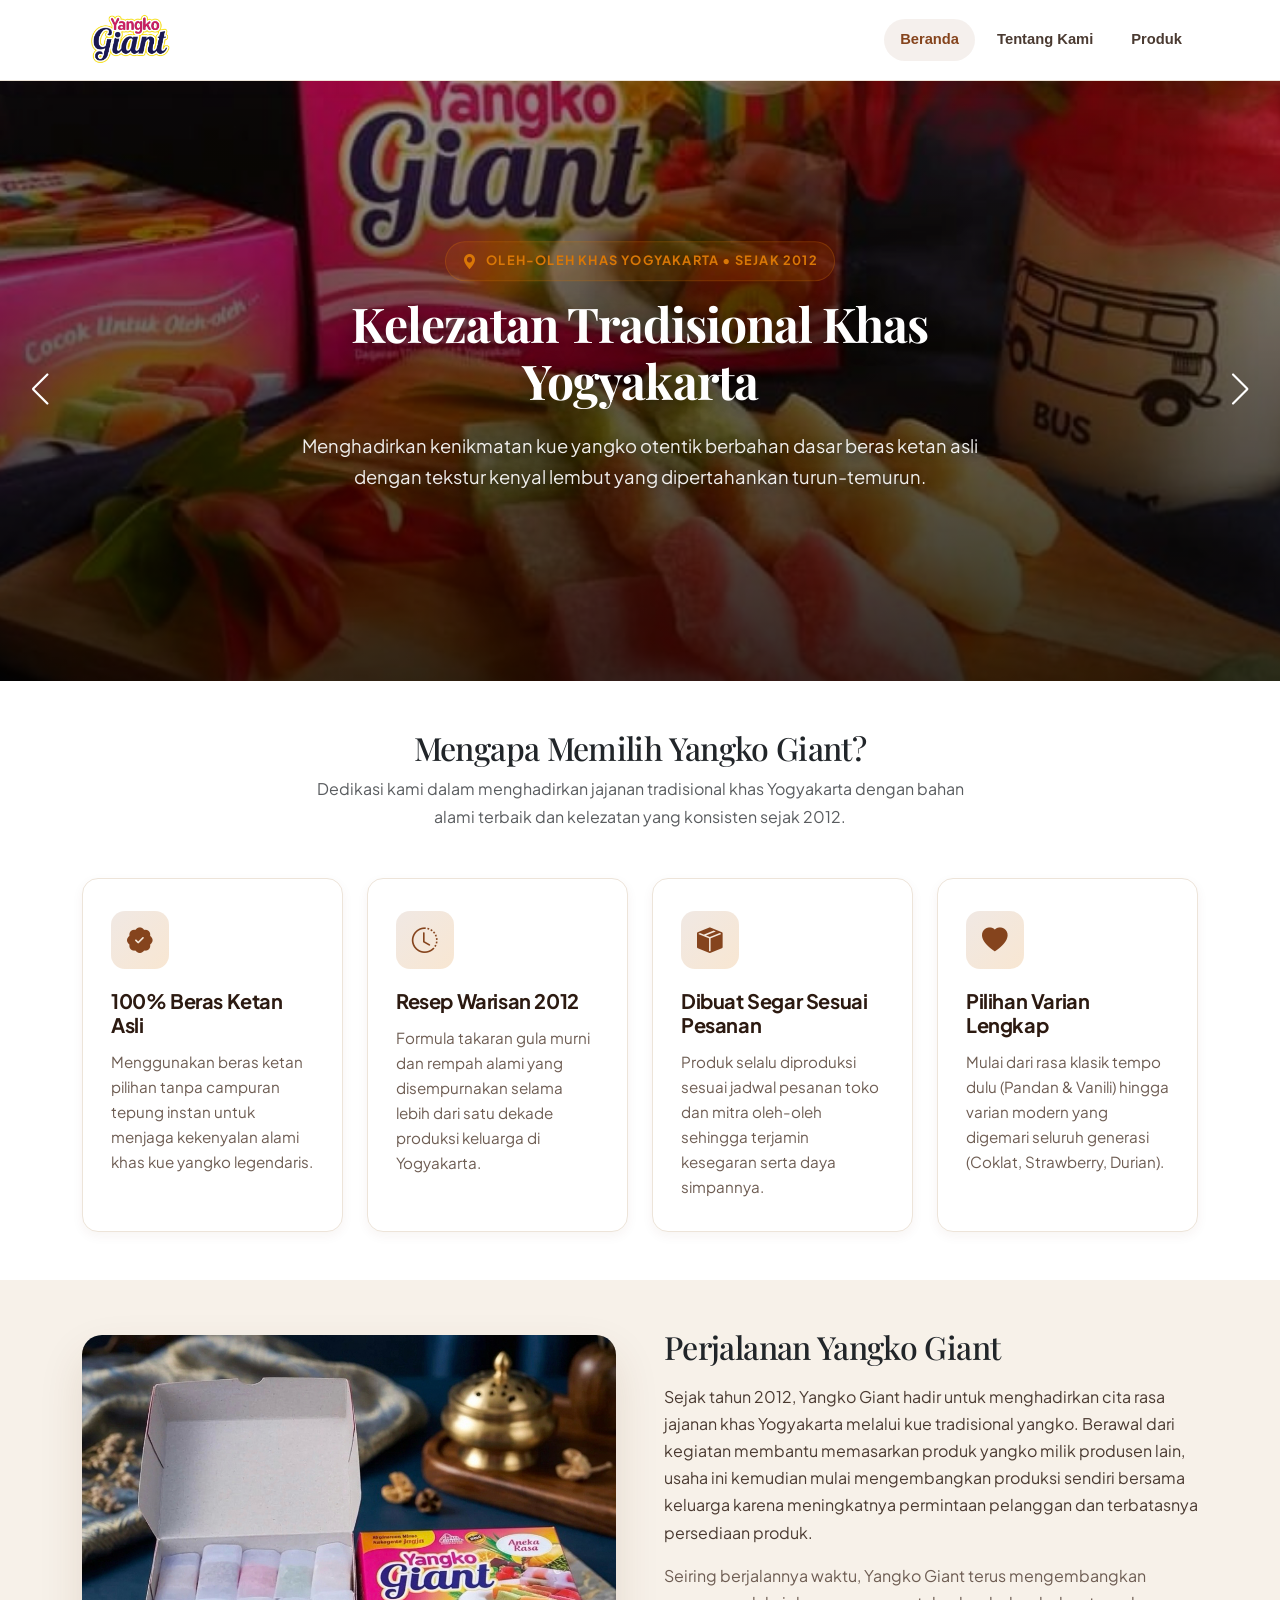
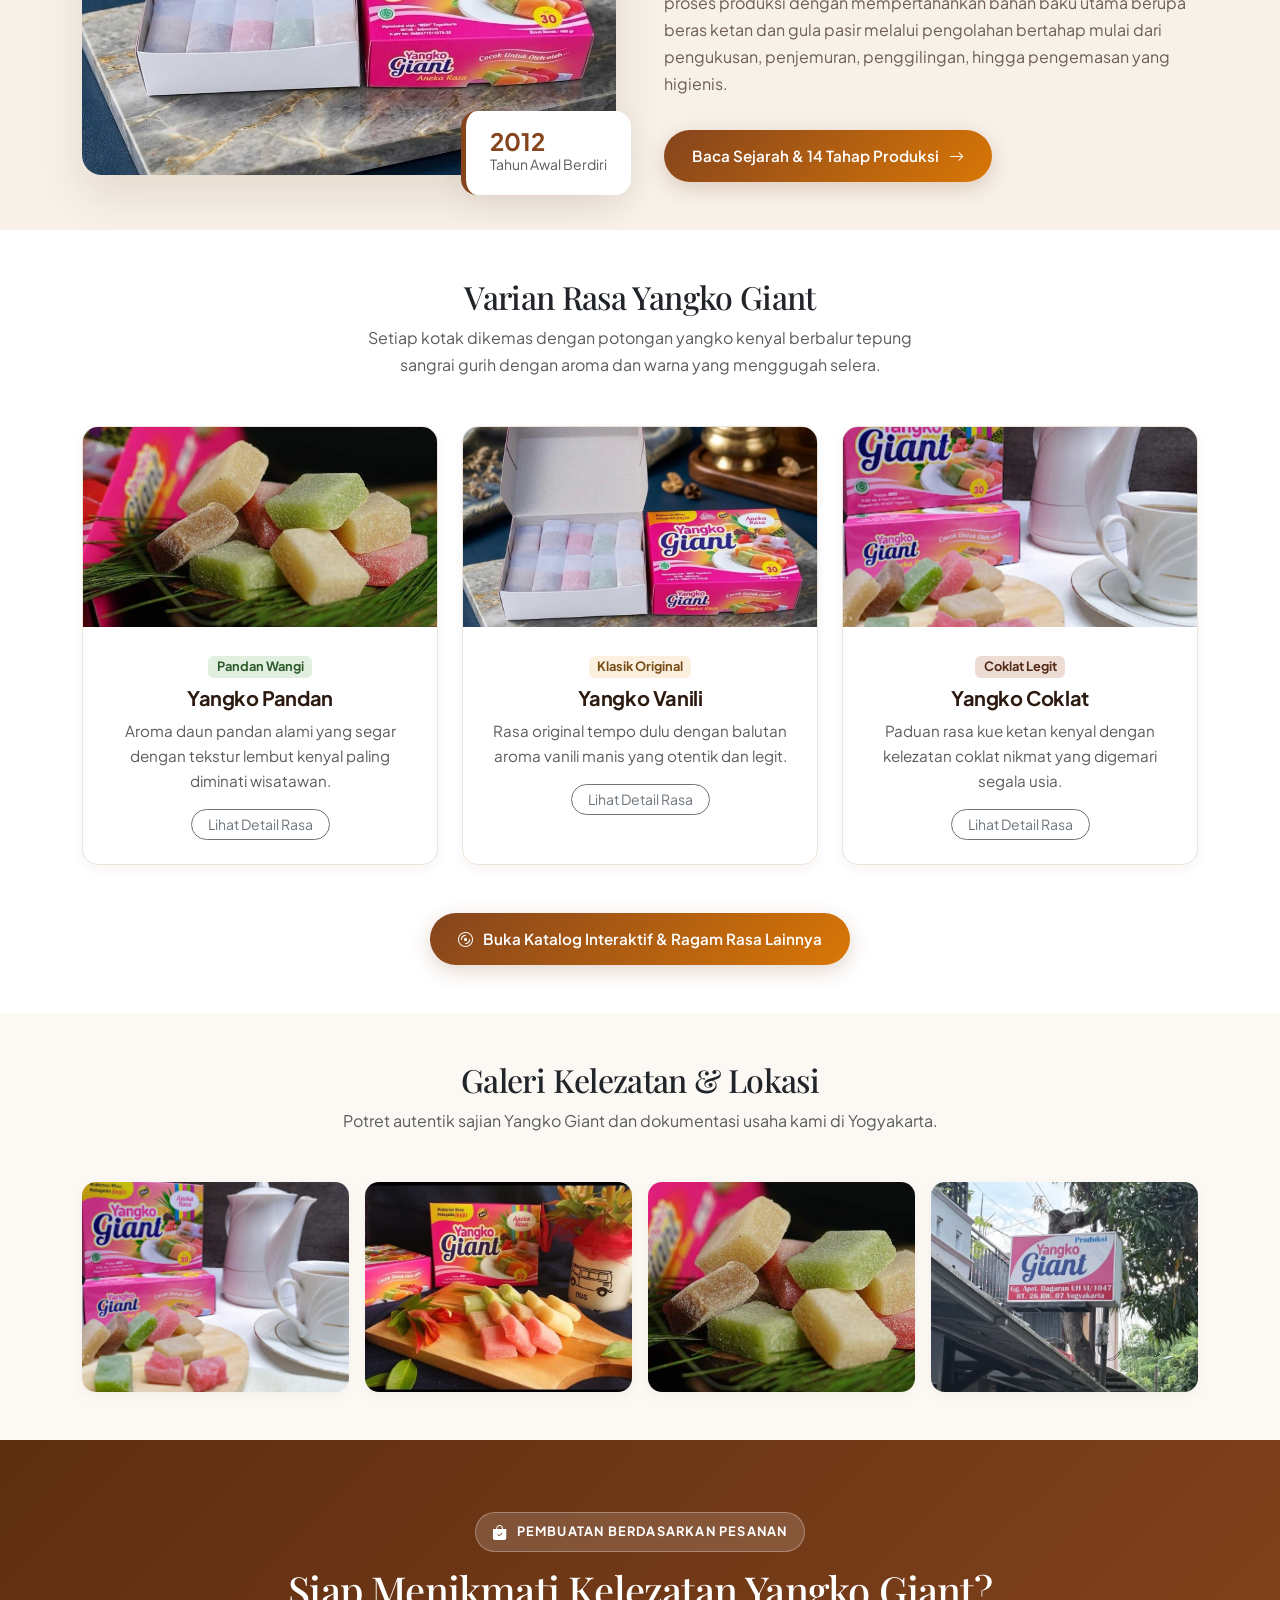
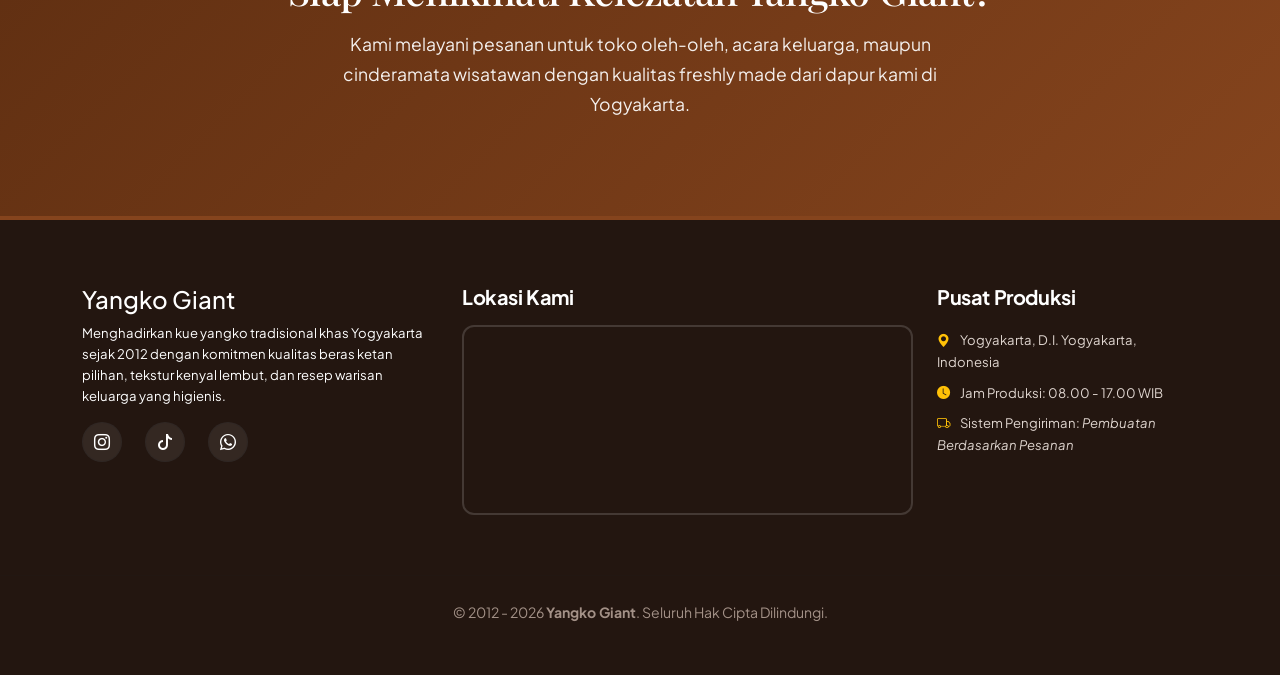
==== commit 75f9ea5a: "ubah indo" ====
--- a/index.html
+++ b/index.html
@@ -329,7 +329,7 @@
     <!-- SECTION: CALL TO ACTION BANNER -->
     <section class="section py-5 text-white" style="background: linear-gradient(135deg, var(--yk-primary-dark), var(--yk-primary));">
       <div class="container text-center py-4" data-aos="fade-up">
-        <span class="yk-badge" style="background: rgba(255,255,255,0.15); color: #ffffff; border-color: rgba(255,255,255,0.3);"><i class="bi bi-bag-check-fill"></i> Make to Order</span>
+        <span class="yk-badge" style="background: rgba(255,255,255,0.15); color: #ffffff; border-color: rgba(255,255,255,0.3);"><i class="bi bi-bag-check-fill"></i> Pembuatan Berdasarkan Pesanan</span>
         <h2 class="yk-serif text-white h1 mb-3">Siap Menikmati Kelezatan Yangko Giant?</h2>
         <p class="mx-auto mb-4" style="max-width: 650px; opacity: 0.92; font-size: 1.1rem;">
           Kami melayani pesanan untuk toko oleh-oleh, acara keluarga, maupun cinderamata wisatawan dengan kualitas freshly made dari dapur kami di Yogyakarta.
@@ -389,7 +389,7 @@
         <h5>Pusat Produksi</h5>
         <p class="small mb-2"><i class="bi bi-geo-alt-fill text-warning me-2"></i> Yogyakarta, D.I. Yogyakarta, Indonesia</p>
         <p class="small mb-2"><i class="bi bi-clock-fill text-warning me-2"></i> Jam Produksi: 08.00 - 17.00 WIB</p>
-        <p class="small mb-3"><i class="bi bi-truck text-warning me-2"></i> Sistem Pengiriman: <em>Make to Order</em></p>
+        <p class="small mb-3"><i class="bi bi-truck text-warning me-2"></i> Sistem Pengiriman: <em>Pembuatan Berdasarkan Pesanan</em></p>
         
       </div>
 
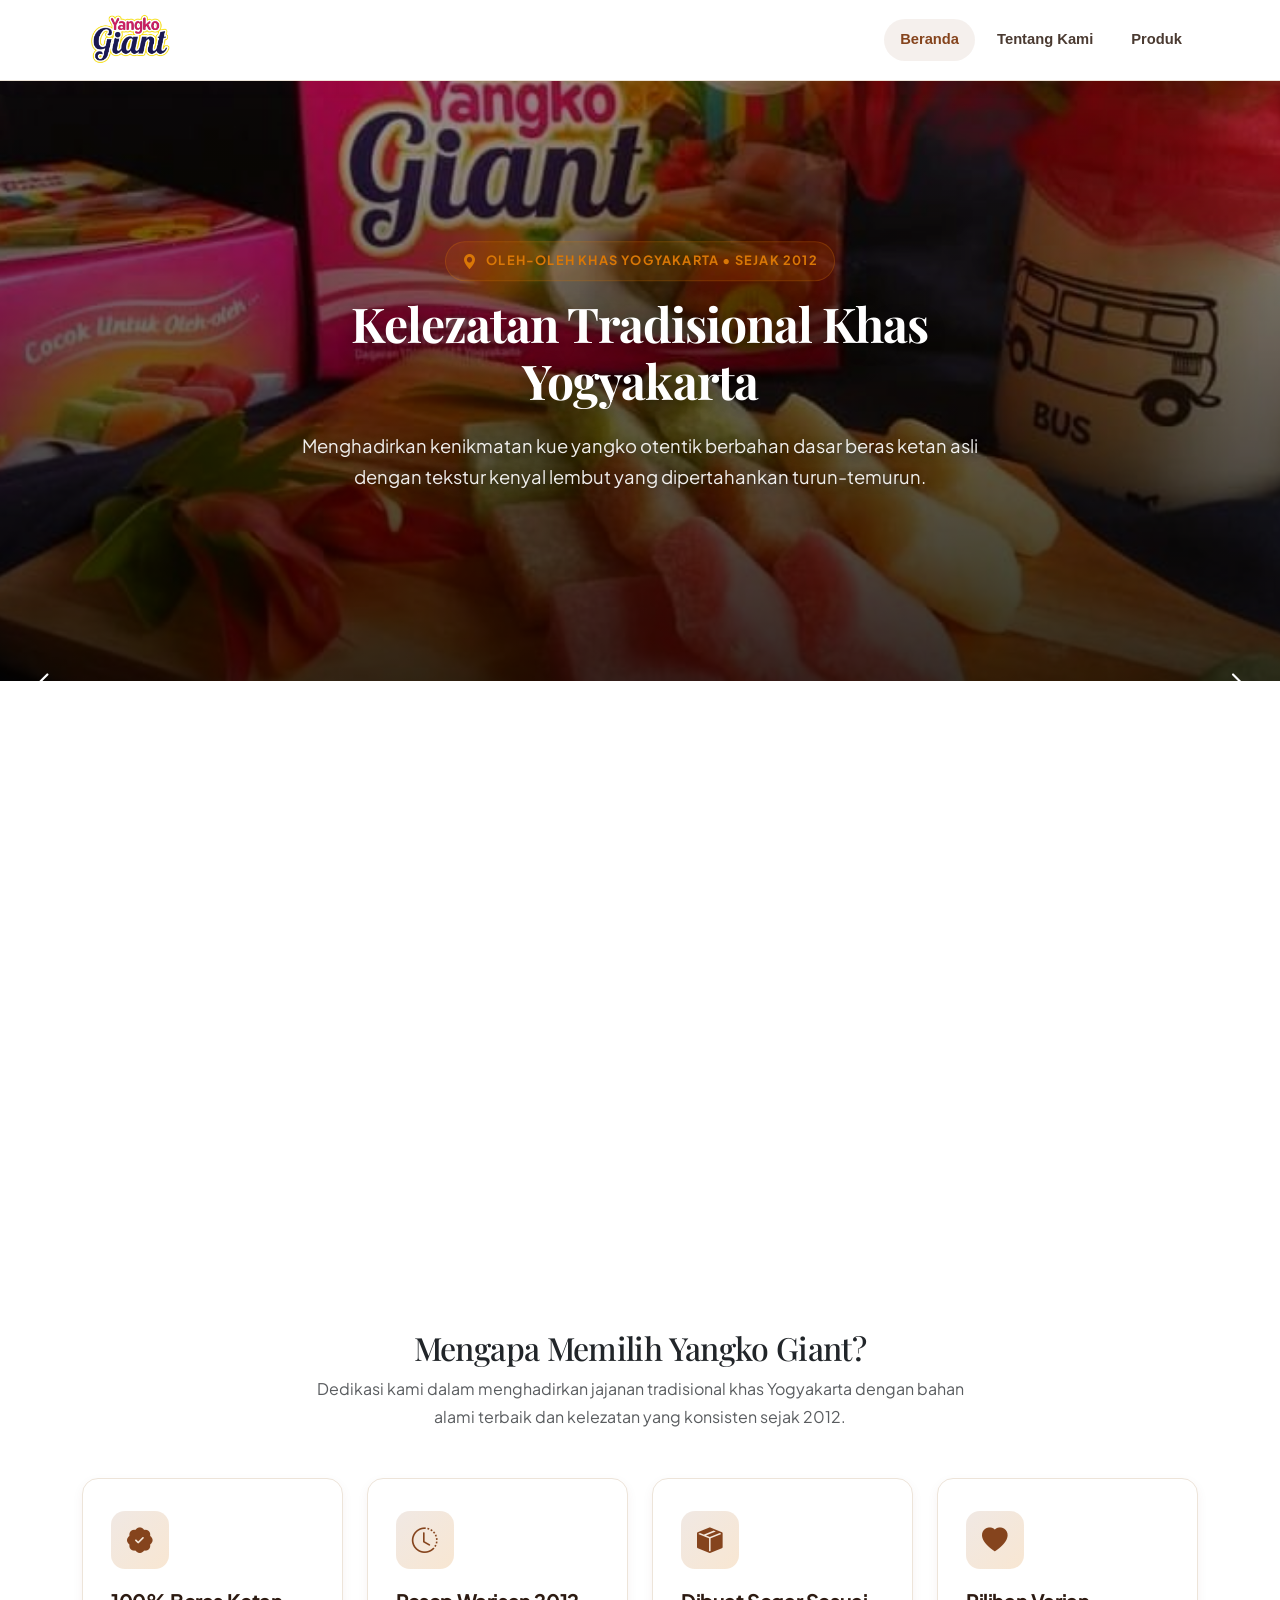
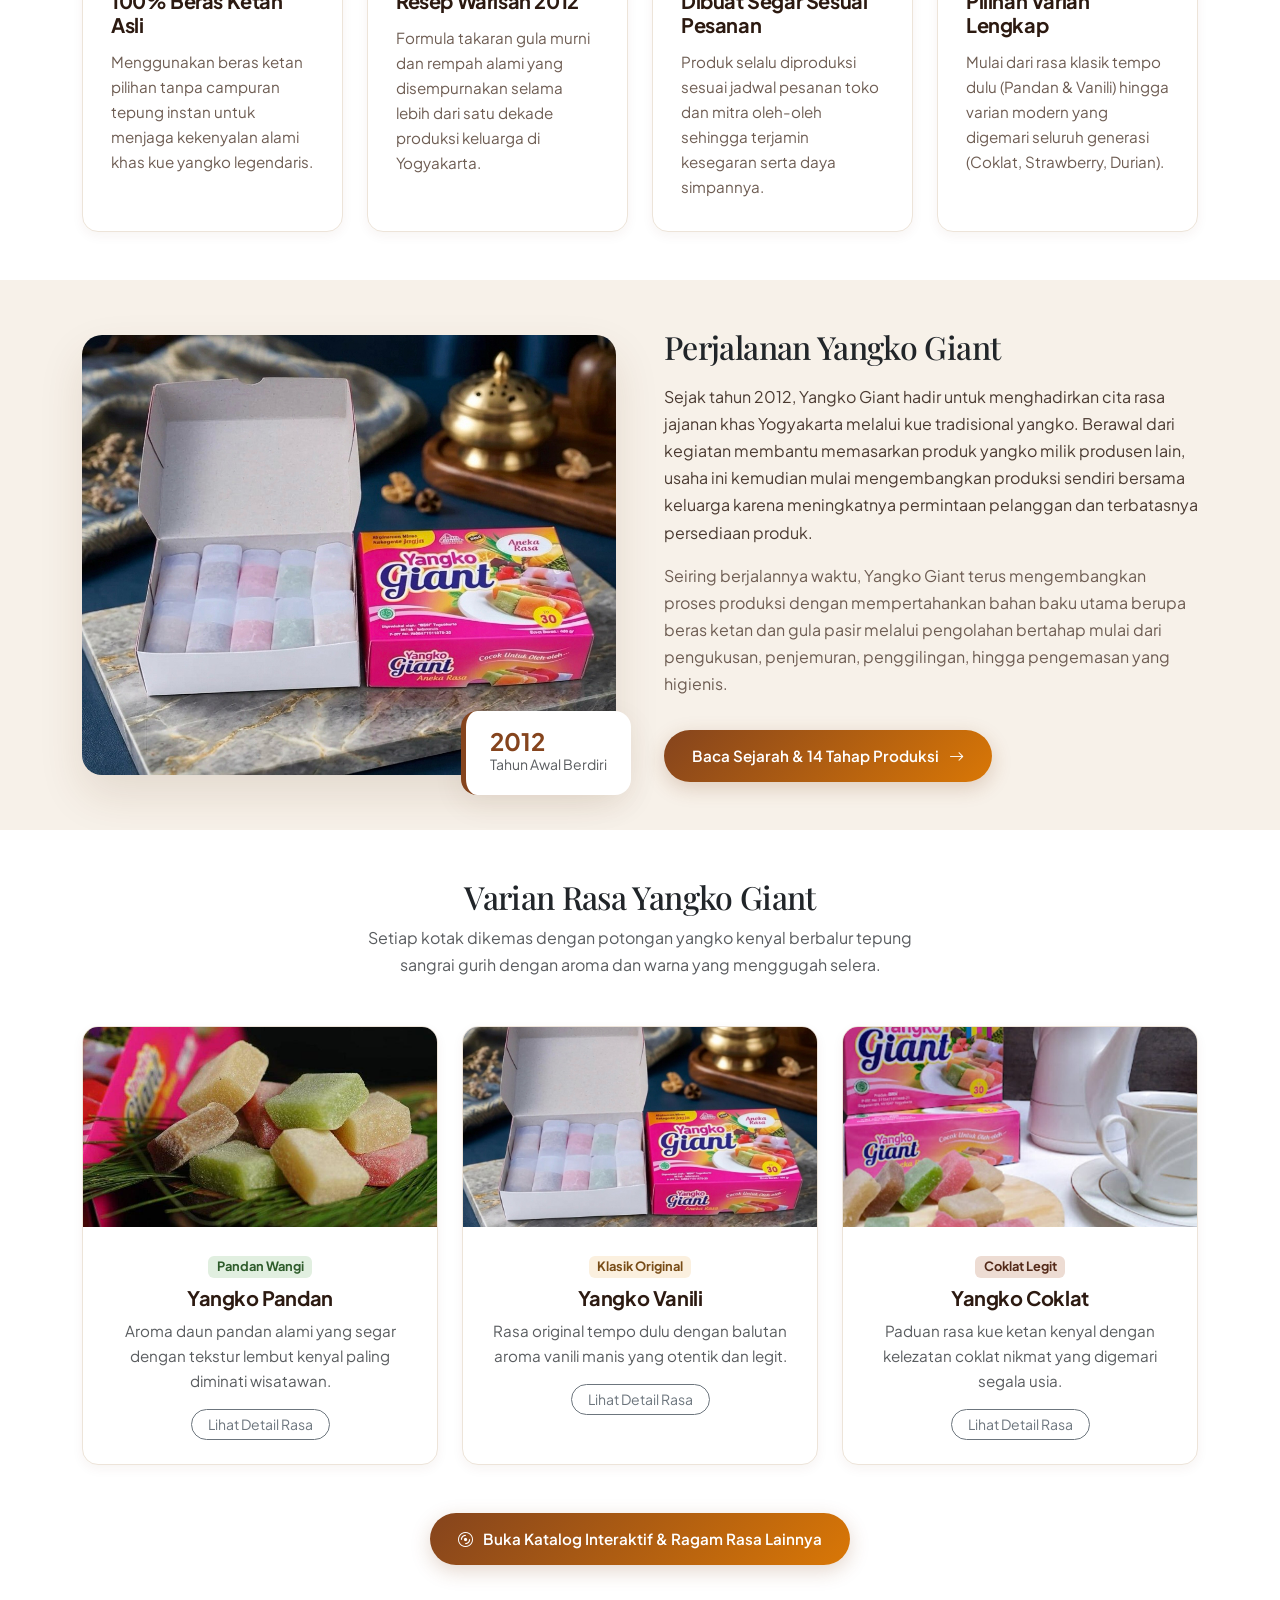
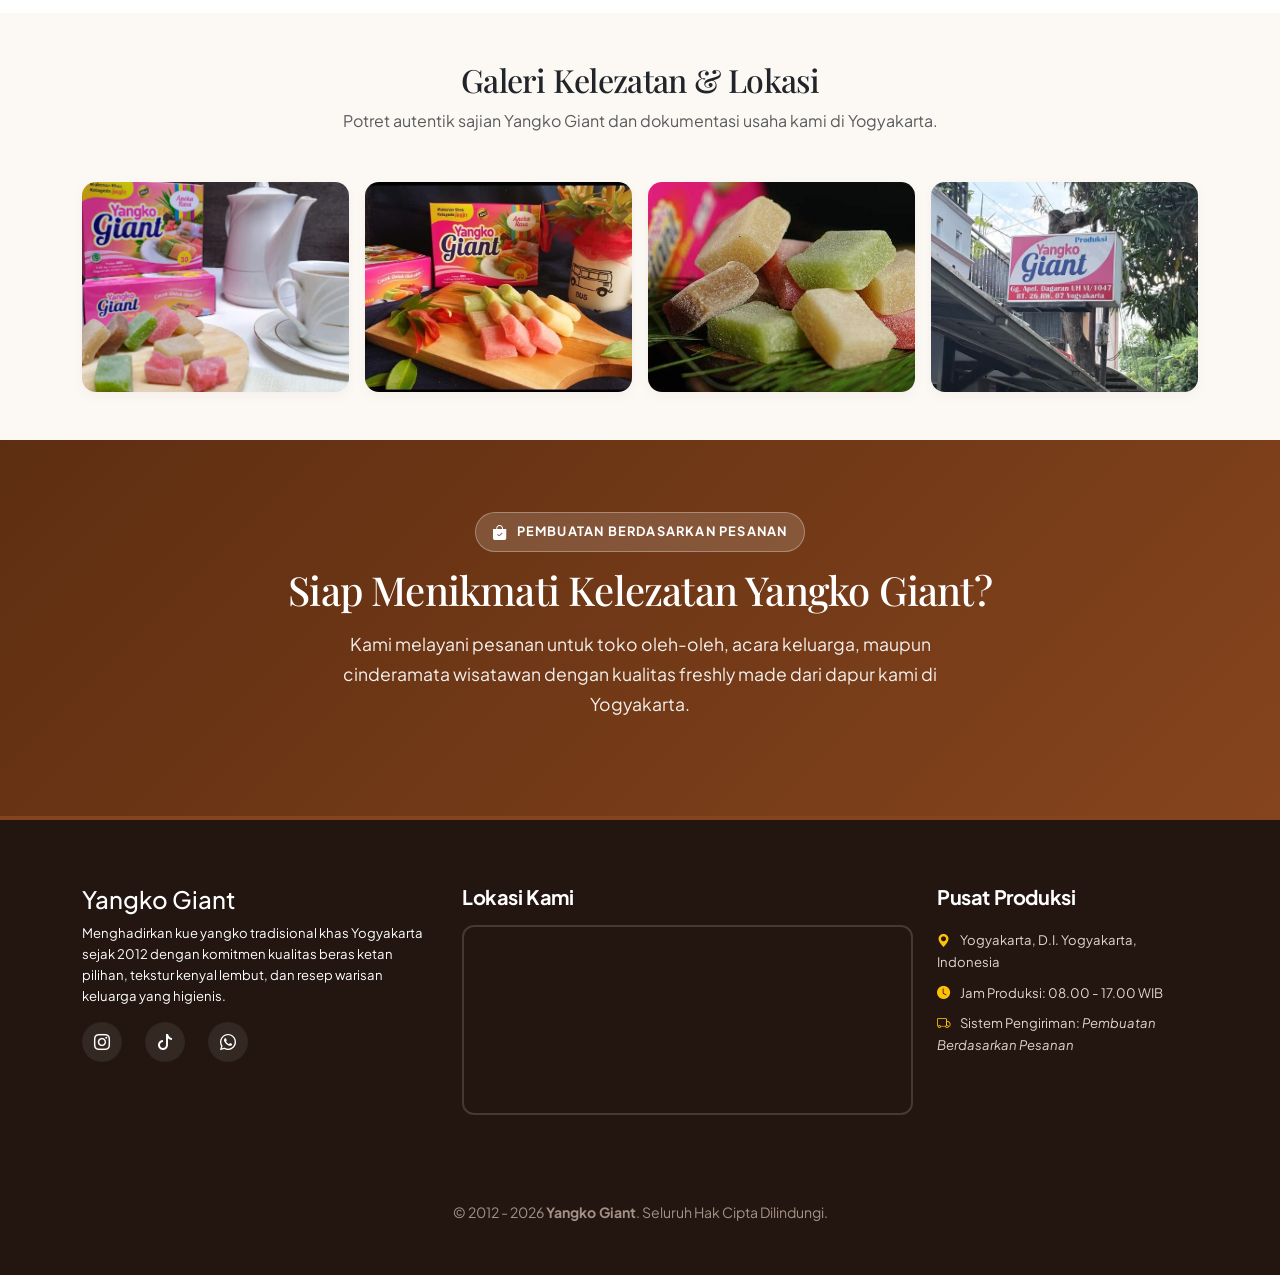
==== commit 5cdf1fe6: "ubah wa" ====
--- a/index.html
+++ b/index.html
@@ -105,8 +105,9 @@
                   <p>Dari aroma harum pandan, kelembutan vanili klasik, kelezatan coklat legit, hingga kesegaran strawberry dan durian istimewa.</p>
                   <div class="hero-actions">
                     <a href="category.html" class="btn-yk-primary"><i class="bi bi-cup-hot-fill"></i> Coba Varian Favorit</a>
-                    <a href="contact.html" class="btn-yk-outline" style="border-color: #ffffff; color: #ffffff;"><i class="bi bi-whatsapp"></i> Pesan Sekarang</a>
-                  </div>
+                    <a href="https://wa.me/6287739305772?text=Halo%20Yangko%20Giant,%20saya%20mau%20tanya%20atau%20pesan%20produknya." class="btn-yk-outline" style="border-color: #ffffff; color: #ffffff;" target="_blank" rel="noopener noreferrer">
+    <i class="bi bi-whatsapp"></i> Pesan Sekarang
+</a>
                 </div>
               </div>
             </div>
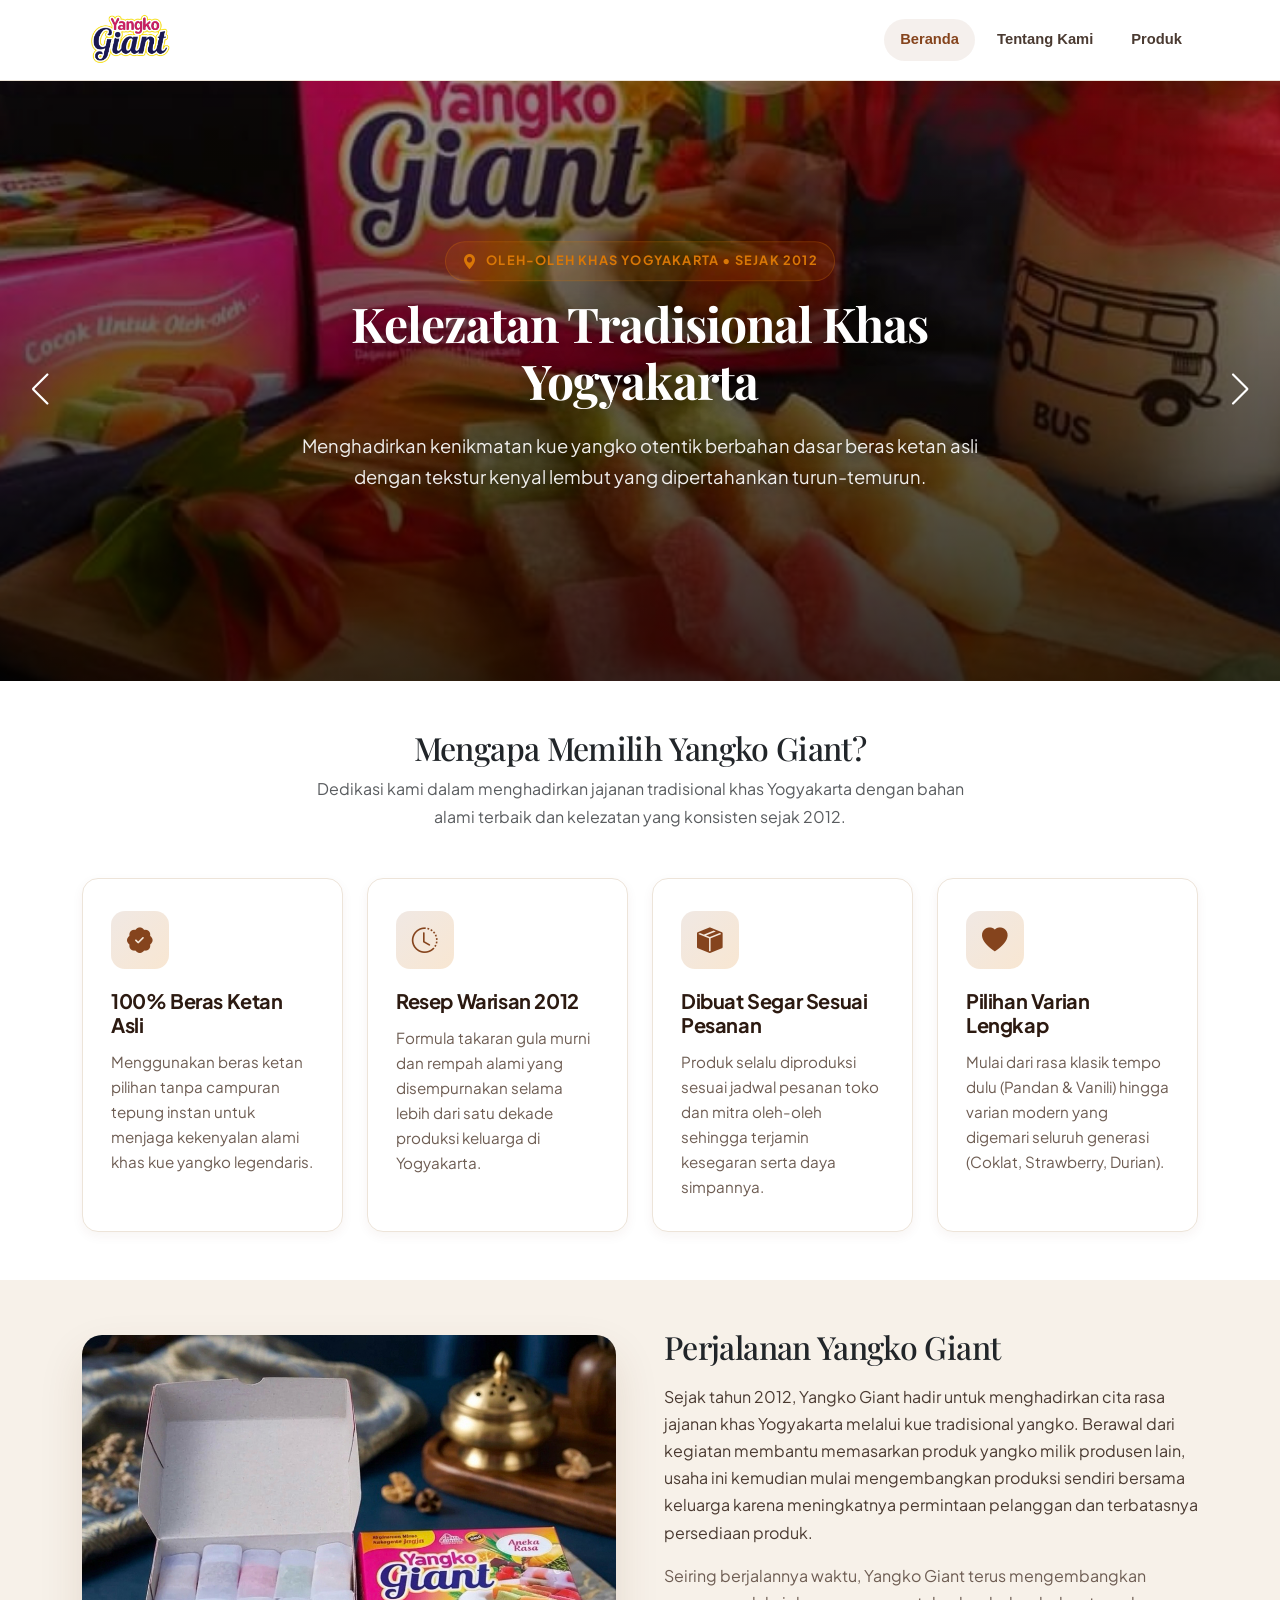
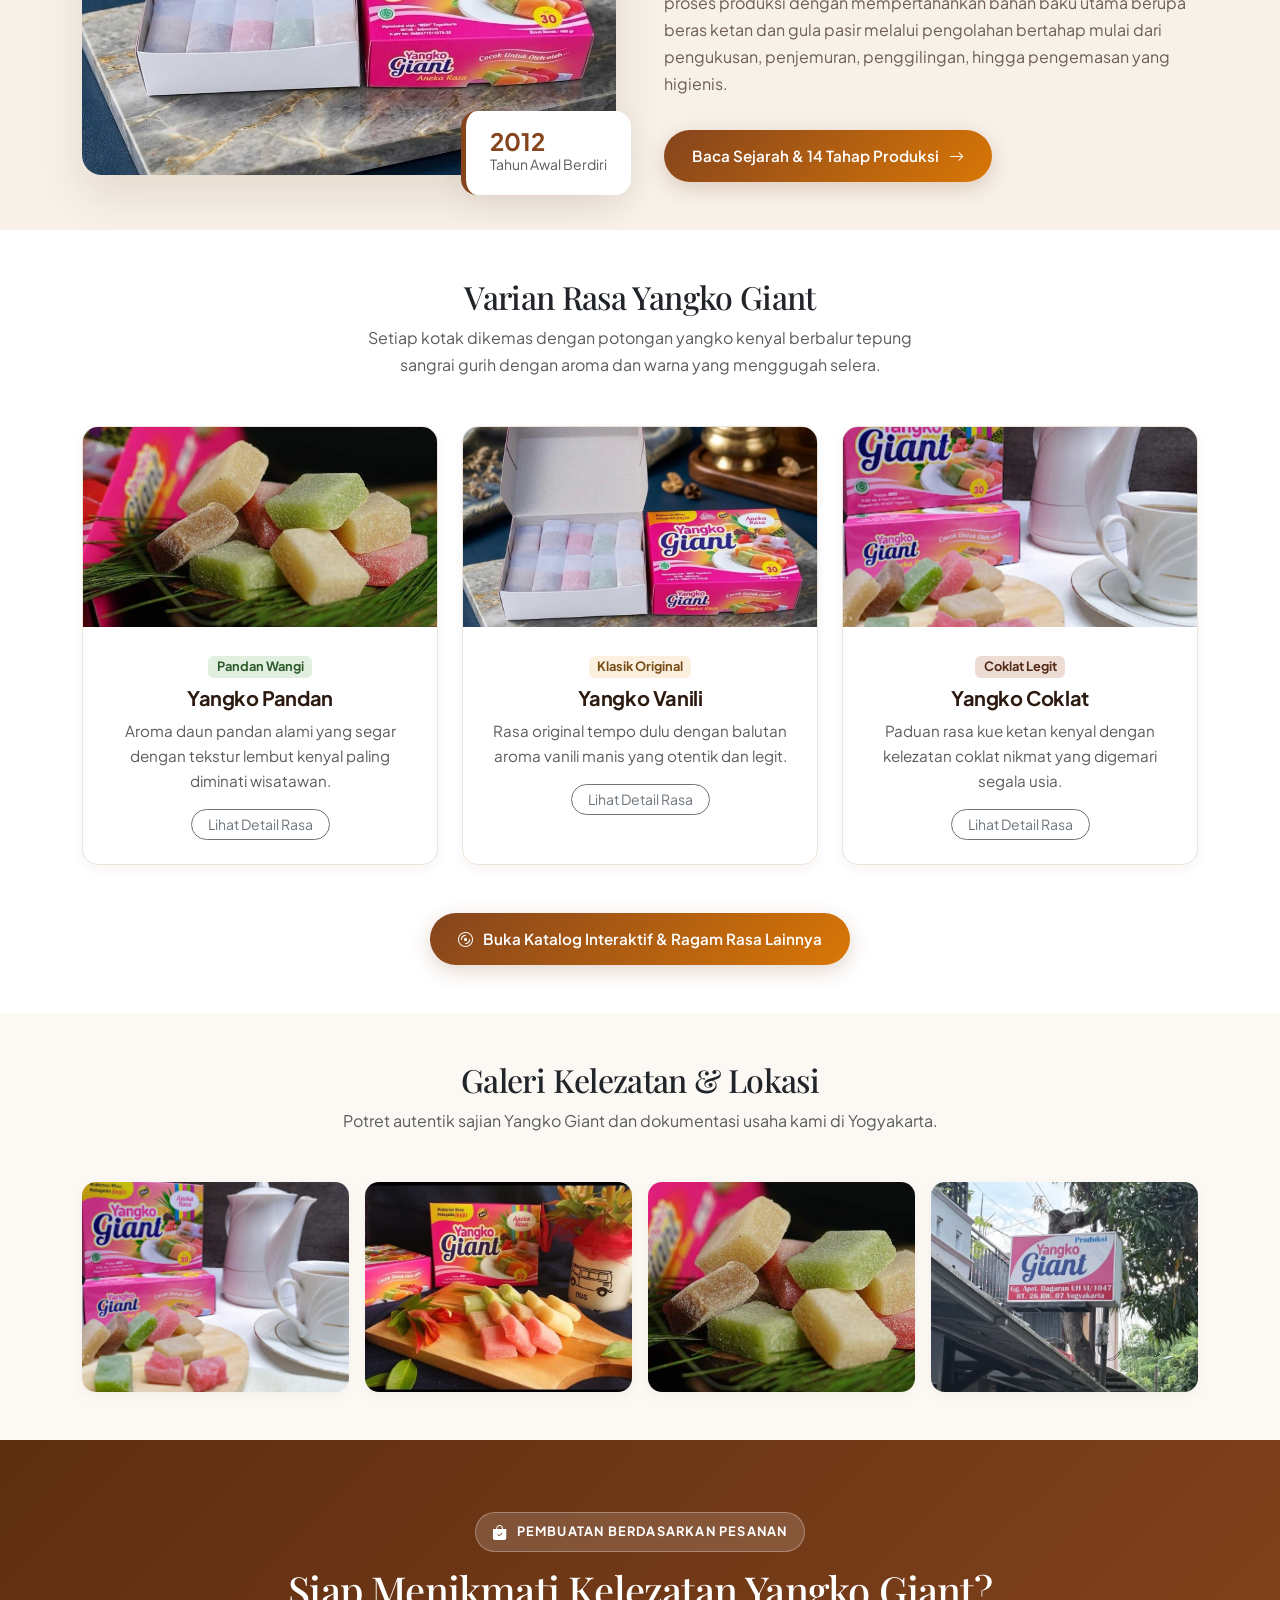
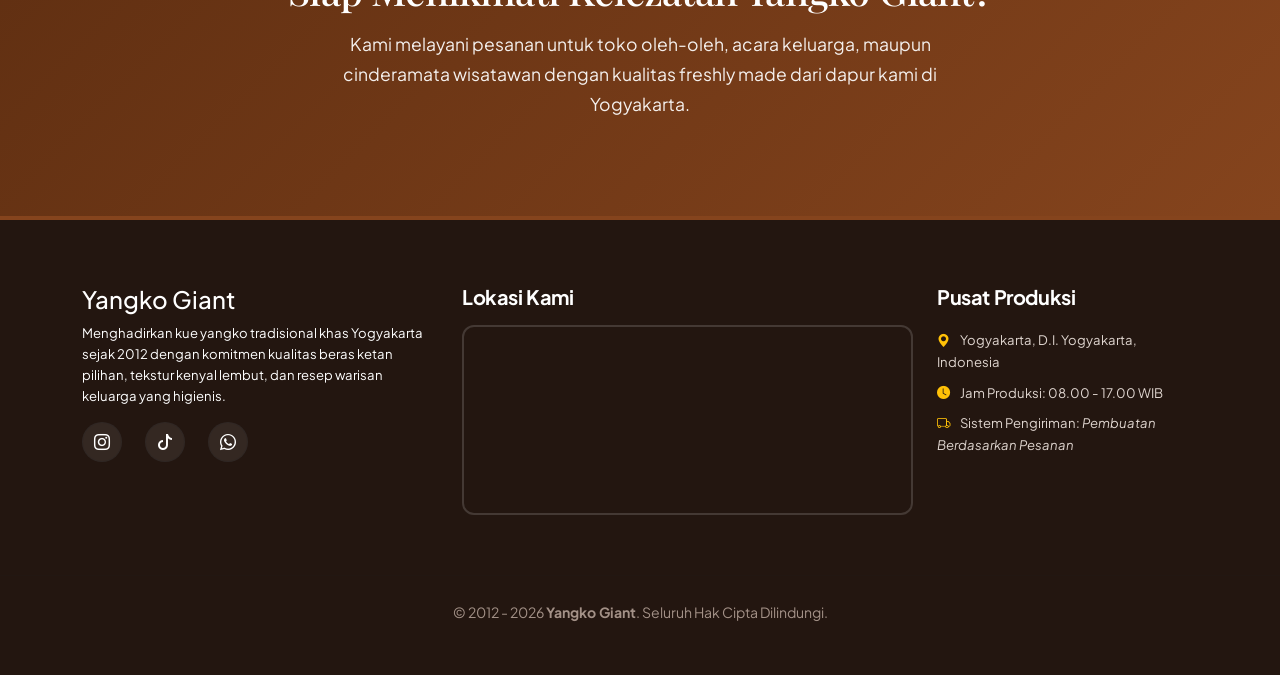
==== commit a999c01b: "ubah" ====
--- a/index.html
+++ b/index.html
@@ -105,9 +105,8 @@
                   <p>Dari aroma harum pandan, kelembutan vanili klasik, kelezatan coklat legit, hingga kesegaran strawberry dan durian istimewa.</p>
                   <div class="hero-actions">
                     <a href="category.html" class="btn-yk-primary"><i class="bi bi-cup-hot-fill"></i> Coba Varian Favorit</a>
-                    <a href="https://wa.me/6287739305772?text=Halo%20Yangko%20Giant,%20saya%20mau%20tanya%20atau%20pesan%20produknya." class="btn-yk-outline" style="border-color: #ffffff; color: #ffffff;" target="_blank" rel="noopener noreferrer">
-    <i class="bi bi-whatsapp"></i> Pesan Sekarang
-</a>
+                    <a href="contact.html" class="btn-yk-outline" style="border-color: #ffffff; color: #ffffff;"><i class="bi bi-whatsapp"></i> Pesan Sekarang</a>
+                  </div>
                 </div>
               </div>
             </div>
@@ -330,7 +329,7 @@
     <!-- SECTION: CALL TO ACTION BANNER -->
     <section class="section py-5 text-white" style="background: linear-gradient(135deg, var(--yk-primary-dark), var(--yk-primary));">
       <div class="container text-center py-4" data-aos="fade-up">
-        <span class="yk-badge" style="background: rgba(255,255,255,0.15); color: #ffffff; border-color: rgba(255,255,255,0.3);"><i class="bi bi-bag-check-fill"></i> Pembuatan Berdasarkan Pesanan</span>
+        <span class="yk-badge" style="background: rgba(255,255,255,0.15); color: #ffffff; border-color: rgba(255,255,255,0.3);"><i class="bi bi-bag-check-fill"></i>Pembuatan Berdasarkan Pesanan</span>
         <h2 class="yk-serif text-white h1 mb-3">Siap Menikmati Kelezatan Yangko Giant?</h2>
         <p class="mx-auto mb-4" style="max-width: 650px; opacity: 0.92; font-size: 1.1rem;">
           Kami melayani pesanan untuk toko oleh-oleh, acara keluarga, maupun cinderamata wisatawan dengan kualitas freshly made dari dapur kami di Yogyakarta.
